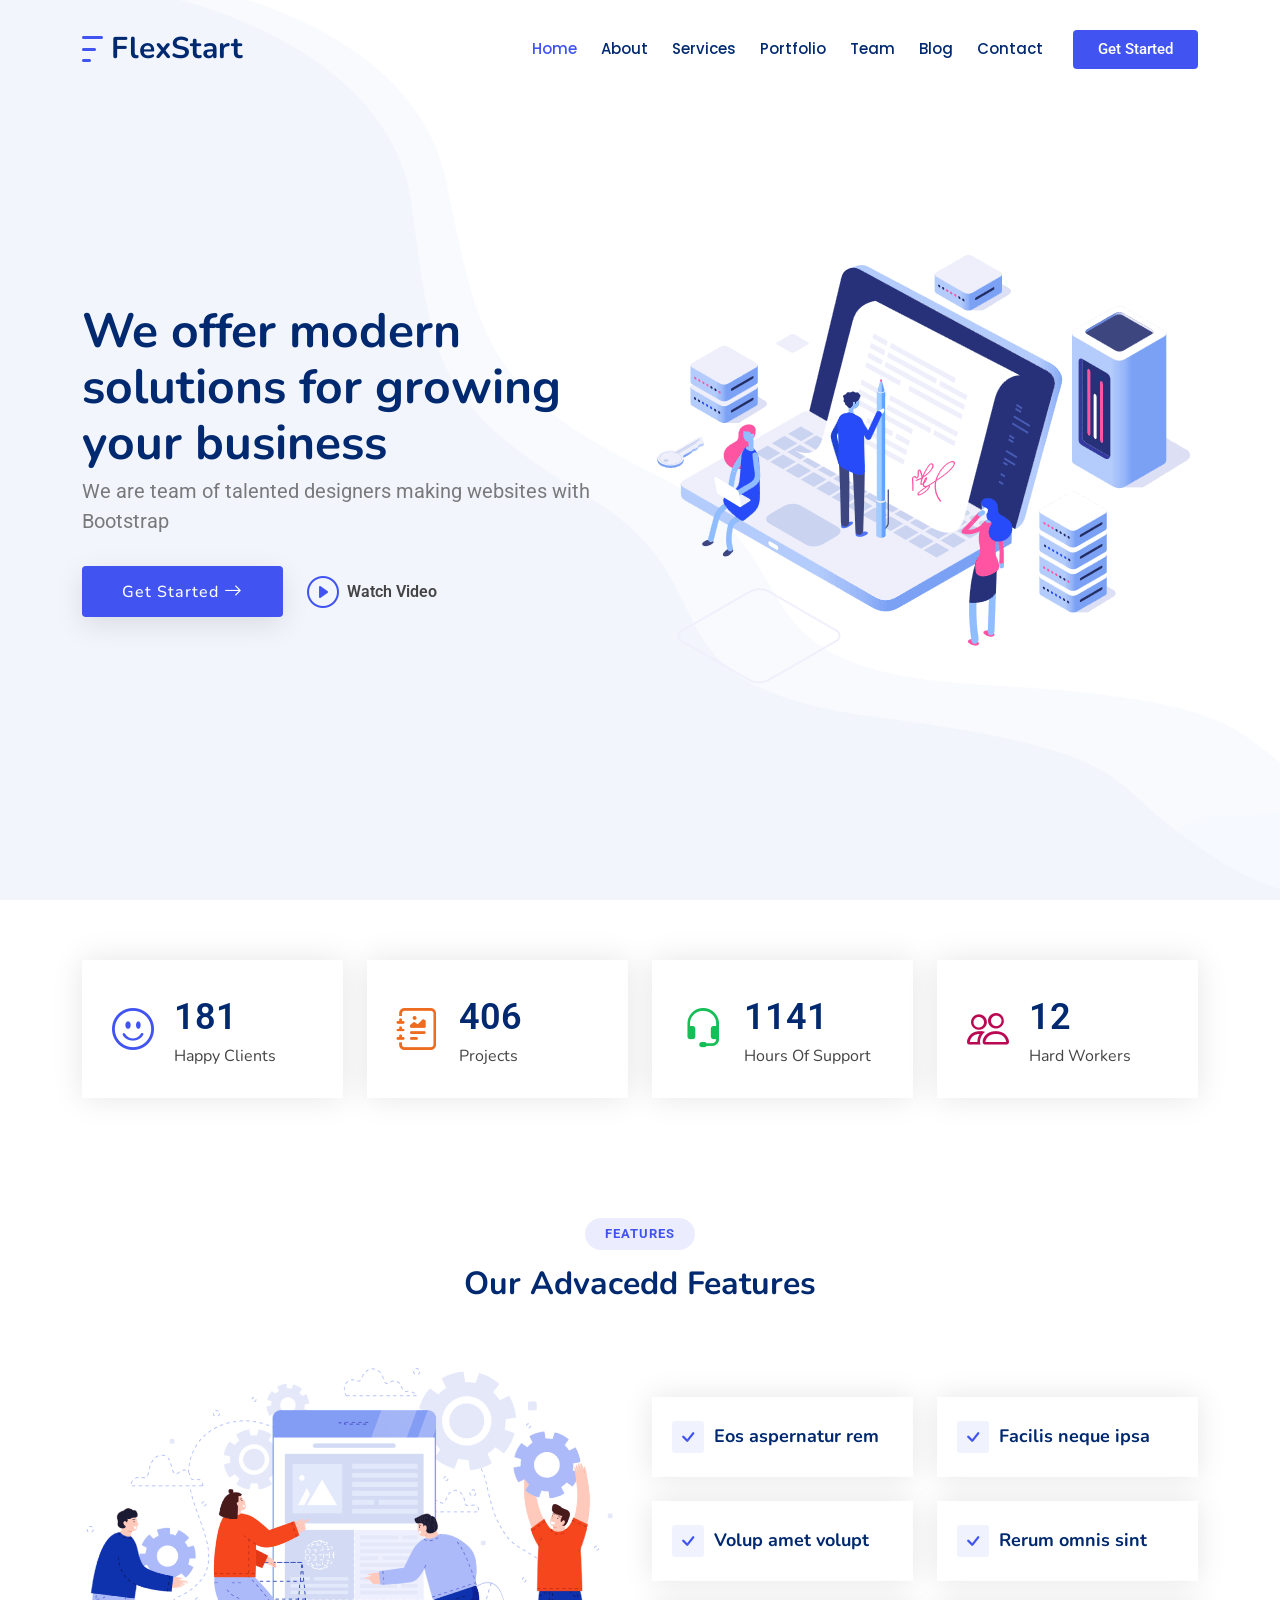
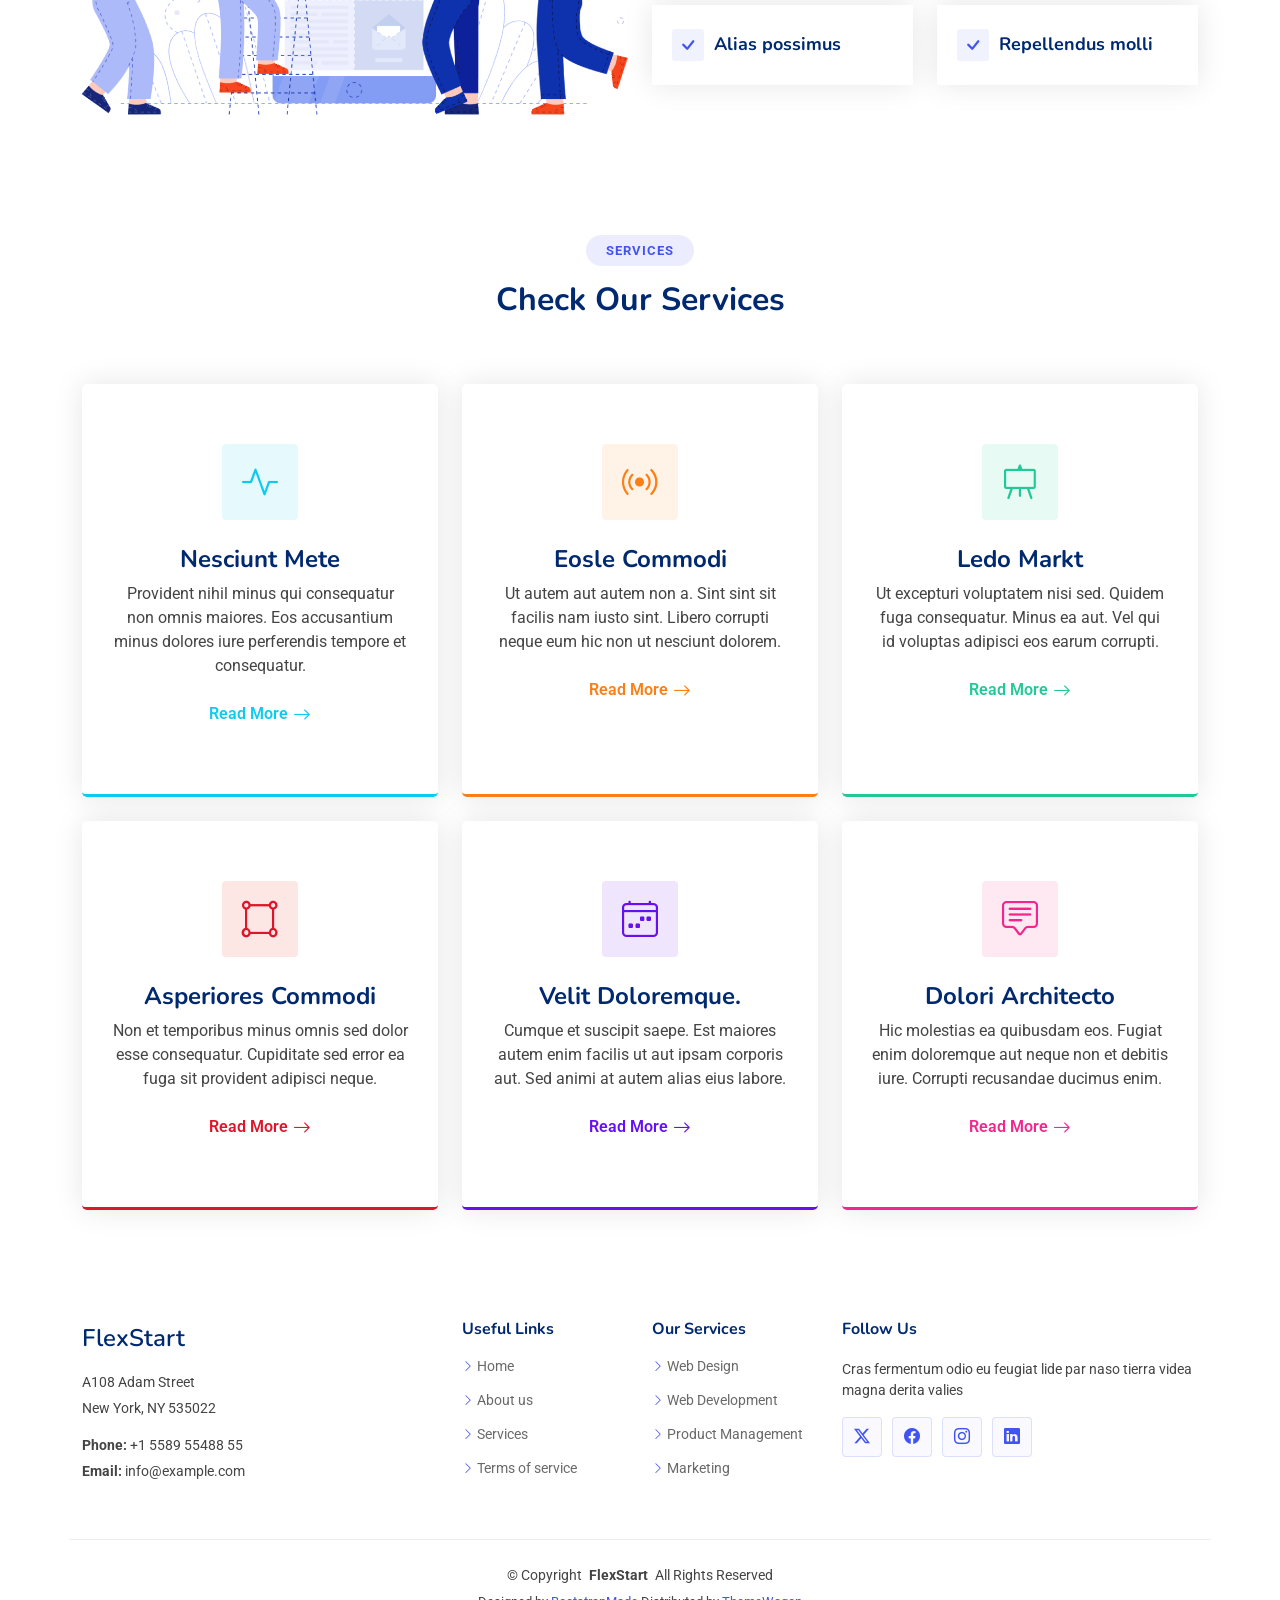
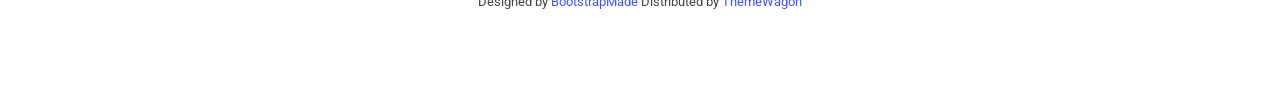
==== Frontend/index.html @ 4dd8baa7 "initial Folder Structure" ====
<!DOCTYPE html>
<html lang="en">

<head>
  <meta charset="utf-8">
  <meta content="width=device-width, initial-scale=1.0" name="viewport">
  <title>Index - FlexStart Bootstrap Template</title>
  <meta name="description" content="">
  <meta name="keywords" content="">

  <!-- Favicons -->
  <link href="assets/img/favicon.png" rel="icon">
  <link href="assets/img/apple-touch-icon.png" rel="apple-touch-icon">

  <!-- Fonts -->
  <link href="https://fonts.googleapis.com" rel="preconnect">
  <link href="https://fonts.gstatic.com" rel="preconnect" crossorigin>
  <link href="https://fonts.googleapis.com/css2?family=Roboto:ital,wght@0,100;0,300;0,400;0,500;0,700;0,900;1,100;1,300;1,400;1,500;1,700;1,900&family=Poppins:ital,wght@0,100;0,200;0,300;0,400;0,500;0,600;0,700;0,800;0,900;1,100;1,200;1,300;1,400;1,500;1,600;1,700;1,800;1,900&family=Nunito:ital,wght@0,200;0,300;0,400;0,500;0,600;0,700;0,800;0,900;1,200;1,300;1,400;1,500;1,600;1,700;1,800;1,900&display=swap" rel="stylesheet">

  <!-- Vendor CSS Files -->
  <link href="assets/vendor/bootstrap/css/bootstrap.min.css" rel="stylesheet">
  <link href="assets/vendor/bootstrap-icons/bootstrap-icons.css" rel="stylesheet">
  <link href="assets/vendor/aos/aos.css" rel="stylesheet">
  <link href="assets/vendor/glightbox/css/glightbox.min.css" rel="stylesheet">
  <link href="assets/vendor/swiper/swiper-bundle.min.css" rel="stylesheet">

  <!-- Main CSS File -->
  <link href="assets/css/main.css" rel="stylesheet">

</head>

<body class="index-page">

  <header id="header" class="header d-flex align-items-center fixed-top">
    <div class="container-fluid container-xl position-relative d-flex align-items-center">

      <a href="index.html" class="logo d-flex align-items-center me-auto">
        <!-- Uncomment the line below if you also wish to use an image logo -->
        <img src="assets/img/logo.png" alt="">
        <h1 class="sitename">FlexStart</h1>
      </a>

      <nav id="navmenu" class="navmenu">
        <ul>
          <li><a href="#hero" class="active">Home<br></a></li>
          <li><a href="#about">About</a></li>
          <li><a href="#services">Services</a></li>
          <li><a href="#portfolio">Portfolio</a></li>
          <li><a href="#team">Team</a></li>
          <li><a href="blog.html">Blog</a></li>
          
         
          </li>
          <li><a href="#contact">Contact</a></li>
        </ul>
        <i class="mobile-nav-toggle d-xl-none bi bi-list"></i>
      </nav>

      <a class="btn-getstarted flex-md-shrink-0" href="index.html#about">Get Started</a>

    </div>
  </header>

  <main class="main">

    <!-- Hero Section -->
    <section id="hero" class="hero section">

      <div class="container">
        <div class="row gy-4">
          <div class="col-lg-6 order-2 order-lg-1 d-flex flex-column justify-content-center">
            <h1 data-aos="fade-up">We offer modern solutions for growing your business</h1>
            <p data-aos="fade-up" data-aos-delay="100">We are team of talented designers making websites with Bootstrap</p>
            <div class="d-flex flex-column flex-md-row" data-aos="fade-up" data-aos-delay="200">
              <a href="#about" class="btn-get-started">Get Started <i class="bi bi-arrow-right"></i></a>
              <a href="https://www.youtube.com/watch?v=Y7f98aduVJ8" class="glightbox btn-watch-video d-flex align-items-center justify-content-center ms-0 ms-md-4 mt-4 mt-md-0"><i class="bi bi-play-circle"></i><span>Watch Video</span></a>
            </div>
          </div>
          <div class="col-lg-6 order-1 order-lg-2 hero-img" data-aos="zoom-out">
            <img src="assets/img/hero-img.png" class="img-fluid animated" alt="">
          </div>
        </div>
      </div>

    </section><!-- /Hero Section -->

   <!-- Stats Section -->
    <section id="stats" class="stats section">

      <div class="container" data-aos="fade-up" data-aos-delay="100">

        <div class="row gy-4">

          <div class="col-lg-3 col-md-6">
            <div class="stats-item d-flex align-items-center w-100 h-100">
              <i class="bi bi-emoji-smile color-blue flex-shrink-0"></i>
              <div>
                <span data-purecounter-start="0" data-purecounter-end="232" data-purecounter-duration="1" class="purecounter"></span>
                <p>Happy Clients</p>
              </div>
            </div>
          </div><!-- End Stats Item -->

          <div class="col-lg-3 col-md-6">
            <div class="stats-item d-flex align-items-center w-100 h-100">
              <i class="bi bi-journal-richtext color-orange flex-shrink-0" style="color: #ee6c20;"></i>
              <div>
                <span data-purecounter-start="0" data-purecounter-end="521" data-purecounter-duration="1" class="purecounter"></span>
                <p>Projects</p>
              </div>
            </div>
          </div><!-- End Stats Item -->

          <div class="col-lg-3 col-md-6">
            <div class="stats-item d-flex align-items-center w-100 h-100">
              <i class="bi bi-headset color-green flex-shrink-0" style="color: #15be56;"></i>
              <div>
                <span data-purecounter-start="0" data-purecounter-end="1463" data-purecounter-duration="1" class="purecounter"></span>
                <p>Hours Of Support</p>
              </div>
            </div>
          </div><!-- End Stats Item -->

          <div class="col-lg-3 col-md-6">
            <div class="stats-item d-flex align-items-center w-100 h-100">
              <i class="bi bi-people color-pink flex-shrink-0" style="color: #bb0852;"></i>
              <div>
                <span data-purecounter-start="0" data-purecounter-end="15" data-purecounter-duration="1" class="purecounter"></span>
                <p>Hard Workers</p>
              </div>
            </div>
          </div><!-- End Stats Item -->

        </div>

      </div>

    </section><!-- /Stats Section -->

    <!-- Features Section -->
    <section id="features" class="features section">

      <!-- Section Title -->
      <div class="container section-title" data-aos="fade-up">
        <h2>Features</h2>
        <p>Our Advacedd Features<br></p>
      </div><!-- End Section Title -->

      <div class="container">

        <div class="row gy-5">

          <div class="col-xl-6" data-aos="zoom-out" data-aos-delay="100">
            <img src="assets/img/features.png" class="img-fluid" alt="">
          </div>

          <div class="col-xl-6 d-flex">
            <div class="row align-self-center gy-4">

              <div class="col-md-6" data-aos="fade-up" data-aos-delay="200">
                <div class="feature-box d-flex align-items-center">
                  <i class="bi bi-check"></i>
                  <h3>Eos aspernatur rem</h3>
                </div>
              </div><!-- End Feature Item -->

              <div class="col-md-6" data-aos="fade-up" data-aos-delay="300">
                <div class="feature-box d-flex align-items-center">
                  <i class="bi bi-check"></i>
                  <h3>Facilis neque ipsa</h3>
                </div>
              </div><!-- End Feature Item -->

              <div class="col-md-6" data-aos="fade-up" data-aos-delay="400">
                <div class="feature-box d-flex align-items-center">
                  <i class="bi bi-check"></i>
                  <h3>Volup amet volupt</h3>
                </div>
              </div><!-- End Feature Item -->

              <div class="col-md-6" data-aos="fade-up" data-aos-delay="500">
                <div class="feature-box d-flex align-items-center">
                  <i class="bi bi-check"></i>
                  <h3>Rerum omnis sint</h3>
                </div>
              </div><!-- End Feature Item -->

              <div class="col-md-6" data-aos="fade-up" data-aos-delay="600">
                <div class="feature-box d-flex align-items-center">
                  <i class="bi bi-check"></i>
                  <h3>Alias possimus</h3>
                </div>
              </div><!-- End Feature Item -->

              <div class="col-md-6" data-aos="fade-up" data-aos-delay="700">
                <div class="feature-box d-flex align-items-center">
                  <i class="bi bi-check"></i>
                  <h3>Repellendus molli</h3>
                </div>
              </div><!-- End Feature Item -->

            </div>
          </div>

        </div>

      </div>

    </section><!-- /Features Section -->

    <!-- Services Section -->
    <section id="services" class="services section">

      <!-- Section Title -->
      <div class="container section-title" data-aos="fade-up">
        <h2>Services</h2>
        <p>Check Our Services<br></p>
      </div><!-- End Section Title -->

      <div class="container">

        <div class="row gy-4">

          <div class="col-lg-4 col-md-6" data-aos="fade-up" data-aos-delay="100">
            <div class="service-item item-cyan position-relative">
              <i class="bi bi-activity icon"></i>
              <h3>Nesciunt Mete</h3>
              <p>Provident nihil minus qui consequatur non omnis maiores. Eos accusantium minus dolores iure perferendis tempore et consequatur.</p>
              <a href="#" class="read-more stretched-link"><span>Read More</span> <i class="bi bi-arrow-right"></i></a>
            </div>
          </div><!-- End Service Item -->

          <div class="col-lg-4 col-md-6" data-aos="fade-up" data-aos-delay="200">
            <div class="service-item item-orange position-relative">
              <i class="bi bi-broadcast icon"></i>
              <h3>Eosle Commodi</h3>
              <p>Ut autem aut autem non a. Sint sint sit facilis nam iusto sint. Libero corrupti neque eum hic non ut nesciunt dolorem.</p>
              <a href="#" class="read-more stretched-link"><span>Read More</span> <i class="bi bi-arrow-right"></i></a>
            </div>
          </div><!-- End Service Item -->

          <div class="col-lg-4 col-md-6" data-aos="fade-up" data-aos-delay="300">
            <div class="service-item item-teal position-relative">
              <i class="bi bi-easel icon"></i>
              <h3>Ledo Markt</h3>
              <p>Ut excepturi voluptatem nisi sed. Quidem fuga consequatur. Minus ea aut. Vel qui id voluptas adipisci eos earum corrupti.</p>
              <a href="#" class="read-more stretched-link"><span>Read More</span> <i class="bi bi-arrow-right"></i></a>
            </div>
          </div><!-- End Service Item -->

          <div class="col-lg-4 col-md-6" data-aos="fade-up" data-aos-delay="400">
            <div class="service-item item-red position-relative">
              <i class="bi bi-bounding-box-circles icon"></i>
              <h3>Asperiores Commodi</h3>
              <p>Non et temporibus minus omnis sed dolor esse consequatur. Cupiditate sed error ea fuga sit provident adipisci neque.</p>
              <a href="#" class="read-more stretched-link"><span>Read More</span> <i class="bi bi-arrow-right"></i></a>
            </div>
          </div><!-- End Service Item -->

          <div class="col-lg-4 col-md-6" data-aos="fade-up" data-aos-delay="500">
            <div class="service-item item-indigo position-relative">
              <i class="bi bi-calendar4-week icon"></i>
              <h3>Velit Doloremque.</h3>
              <p>Cumque et suscipit saepe. Est maiores autem enim facilis ut aut ipsam corporis aut. Sed animi at autem alias eius labore.</p>
              <a href="#" class="read-more stretched-link"><span>Read More</span> <i class="bi bi-arrow-right"></i></a>
            </div>
          </div><!-- End Service Item -->

          <div class="col-lg-4 col-md-6" data-aos="fade-up" data-aos-delay="600">
            <div class="service-item item-pink position-relative">
              <i class="bi bi-chat-square-text icon"></i>
              <h3>Dolori Architecto</h3>
              <p>Hic molestias ea quibusdam eos. Fugiat enim doloremque aut neque non et debitis iure. Corrupti recusandae ducimus enim.</p>
              <a href="#" class="read-more stretched-link"><span>Read More</span> <i class="bi bi-arrow-right"></i></a>
            </div>
          </div><!-- End Service Item -->

        </div>

      </div>

    </section><!-- /Services Section -->

    
  </main>

  <footer id="footer" class="footer">

    <div class="container footer-top">
      <div class="row gy-4">
        <div class="col-lg-4 col-md-6 footer-about">
          <a href="index.html" class="d-flex align-items-center">
            <span class="sitename">FlexStart</span>
          </a>
          <div class="footer-contact pt-3">
            <p>A108 Adam Street</p>
            <p>New York, NY 535022</p>
            <p class="mt-3"><strong>Phone:</strong> <span>+1 5589 55488 55</span></p>
            <p><strong>Email:</strong> <span>info@example.com</span></p>
          </div>
        </div>

        <div class="col-lg-2 col-md-3 footer-links">
          <h4>Useful Links</h4>
          <ul>
            <li><i class="bi bi-chevron-right"></i> <a href="#">Home</a></li>
            <li><i class="bi bi-chevron-right"></i> <a href="#">About us</a></li>
            <li><i class="bi bi-chevron-right"></i> <a href="#">Services</a></li>
            <li><i class="bi bi-chevron-right"></i> <a href="#">Terms of service</a></li>
          </ul>
        </div>

        <div class="col-lg-2 col-md-3 footer-links">
          <h4>Our Services</h4>
          <ul>
            <li><i class="bi bi-chevron-right"></i> <a href="#">Web Design</a></li>
            <li><i class="bi bi-chevron-right"></i> <a href="#">Web Development</a></li>
            <li><i class="bi bi-chevron-right"></i> <a href="#">Product Management</a></li>
            <li><i class="bi bi-chevron-right"></i> <a href="#">Marketing</a></li>
          </ul>
        </div>

        <div class="col-lg-4 col-md-12">
          <h4>Follow Us</h4>
          <p>Cras fermentum odio eu feugiat lide par naso tierra videa magna derita valies</p>
          <div class="social-links d-flex">
            <a href=""><i class="bi bi-twitter-x"></i></a>
            <a href=""><i class="bi bi-facebook"></i></a>
            <a href=""><i class="bi bi-instagram"></i></a>
            <a href=""><i class="bi bi-linkedin"></i></a>
          </div>
        </div>

      </div>
    </div>

    <div class="container copyright text-center mt-4">
      <p>© <span>Copyright</span> <strong class="px-1 sitename">FlexStart</strong> <span>All Rights Reserved</span></p>
      <div class="credits">
        <!-- All the links in the footer should remain intact. -->
        <!-- You can delete the links only if you've purchased the pro version. -->
        <!-- Licensing information: https://bootstrapmade.com/license/ -->
        <!-- Purchase the pro version with working PHP/AJAX contact form: [buy-url] -->
        Designed by <a href="https://bootstrapmade.com/">BootstrapMade</a> Distributed by <a href=“https://themewagon.com>ThemeWagon
      </div>
    </div>

  </footer>

  <!-- Scroll Top -->
  <a href="#" id="scroll-top" class="scroll-top d-flex align-items-center justify-content-center"><i class="bi bi-arrow-up-short"></i></a>

  <!-- Vendor JS Files -->
  <script src="assets/vendor/bootstrap/js/bootstrap.bundle.min.js"></script>
  <script src="assets/vendor/php-email-form/validate.js"></script>
  <script src="assets/vendor/aos/aos.js"></script>
  <script src="assets/vendor/glightbox/js/glightbox.min.js"></script>
  <script src="assets/vendor/purecounter/purecounter_vanilla.js"></script>
  <script src="assets/vendor/imagesloaded/imagesloaded.pkgd.min.js"></script>
  <script src="assets/vendor/isotope-layout/isotope.pkgd.min.js"></script>
  <script src="assets/vendor/swiper/swiper-bundle.min.js"></script>

  <!-- Main JS File -->
  <script src="assets/js/main.js"></script>

</body>

</html>
---- Frontend/assets/css/main.css ----
/* Fonts */
:root {
  --default-font: "Roboto",  system-ui, -apple-system, "Segoe UI", Roboto, "Helvetica Neue", Arial, "Noto Sans", "Liberation Sans", sans-serif, "Apple Color Emoji", "Segoe UI Emoji", "Segoe UI Symbol", "Noto Color Emoji";
  --heading-font: "Nunito",  sans-serif;
  --nav-font: "Poppins",  sans-serif;
}

/* Global Colors - The following color variables are used throughout the website. Updating them here will change the color scheme of the entire website */
:root { 
  --background-color: #ffffff; /* Background color for the entire website, including individual sections */
  --default-color: #444444; /* Default color used for the majority of the text content across the entire website */
  --heading-color: #012970; /* Color for headings, subheadings and title throughout the website */
  --accent-color: #4154f1; /* Accent color that represents your brand on the website. It's used for buttons, links, and other elements that need to stand out */
  --surface-color: #ffffff; /* The surface color is used as a background of boxed elements within sections, such as cards, icon boxes, or other elements that require a visual separation from the global background. */
  --contrast-color: #ffffff; /* Contrast color for text, ensuring readability against backgrounds of accent, heading, or default colors. */
}

/* Nav Menu Colors - The following color variables are used specifically for the navigation menu. They are separate from the global colors to allow for more customization options */
:root {
  --nav-color: #012970;  /* The default color of the main navmenu links */
  --nav-hover-color: #4154f1; /* Applied to main navmenu links when they are hovered over or active */
  --nav-mobile-background-color: #ffffff; /* Used as the background color for mobile navigation menu */
  --nav-dropdown-background-color: #ffffff; /* Used as the background color for dropdown items that appear when hovering over primary navigation items */
  --nav-dropdown-color: #212529; /* Used for navigation links of the dropdown items in the navigation menu. */
  --nav-dropdown-hover-color: #4154f1; /* Similar to --nav-hover-color, this color is applied to dropdown navigation links when they are hovered over. */
}

/* Color Presets - These classes override global colors when applied to any section or element, providing reuse of the sam color scheme. */

.light-background {
  --background-color: #f9f9f9;
  --surface-color: #ffffff;
}

.dark-background {
  --background-color: #060606;
  --default-color: #ffffff;
  --heading-color: #ffffff;
  --surface-color: #252525;
  --contrast-color: #ffffff;
}

/* Smooth scroll */
:root {
  scroll-behavior: smooth;
}

/*--------------------------------------------------------------
# General Styling & Shared Classes
--------------------------------------------------------------*/
body {
  color: var(--default-color);
  background-color: var(--background-color);
  font-family: var(--default-font);
}

a {
  color: var(--accent-color);
  text-decoration: none;
  transition: 0.3s;
}

a:hover {
  color: color-mix(in srgb, var(--accent-color), transparent 25%);
  text-decoration: none;
}

h1,
h2,
h3,
h4,
h5,
h6 {
  color: var(--heading-color);
  font-family: var(--heading-font);
}

/* PHP Email Form Messages
------------------------------*/
.php-email-form .error-message {
  display: none;
  background: #df1529;
  color: #ffffff;
  text-align: left;
  padding: 15px;
  margin-bottom: 24px;
  font-weight: 600;
}

.php-email-form .sent-message {
  display: none;
  color: #ffffff;
  background: #059652;
  text-align: center;
  padding: 15px;
  margin-bottom: 24px;
  font-weight: 600;
}

.php-email-form .loading {
  display: none;
  background: var(--surface-color);
  text-align: center;
  padding: 15px;
  margin-bottom: 24px;
}

.php-email-form .loading:before {
  content: "";
  display: inline-block;
  border-radius: 50%;
  width: 24px;
  height: 24px;
  margin: 0 10px -6px 0;
  border: 3px solid var(--accent-color);
  border-top-color: var(--surface-color);
  animation: php-email-form-loading 1s linear infinite;
}

@keyframes php-email-form-loading {
  0% {
    transform: rotate(0deg);
  }

  100% {
    transform: rotate(360deg);
  }
}

/*--------------------------------------------------------------
# Global Header
--------------------------------------------------------------*/
.header {
  color: var(--default-color);
  background-color: var(--background-color);
  padding: 20px 0;
  transition: all 0.5s;
  z-index: 997;
}

.header .logo {
  line-height: 1;
}

.header .logo img {
  max-height: 36px;
  margin-right: 8px;
}

.header .logo h1 {
  font-size: 30px;
  margin: 0;
  font-weight: 700;
  color: var(--heading-color);
}

.header .btn-getstarted,
.header .btn-getstarted:focus {
  color: var(--contrast-color);
  background: var(--accent-color);
  font-size: 15px;
  padding: 8px 25px;
  margin: 0 0 0 30px;
  border-radius: 4px;
  transition: 0.3s;
  font-weight: 500;
}

.header .btn-getstarted:hover,
.header .btn-getstarted:focus:hover {
  color: var(--contrast-color);
  background: color-mix(in srgb, var(--accent-color), transparent 15%);
}

@media (max-width: 1200px) {
  .header .logo {
    order: 1;
  }

  .header .btn-getstarted {
    order: 2;
    margin: 0 15px 0 0;
    padding: 6px 15px;
  }

  .header .navmenu {
    order: 3;
  }
}

.scrolled .header {
  box-shadow: 0px 0 18px rgba(0, 0, 0, 0.1);
}

/* Index Page Header
------------------------------*/
.index-page .header {
  --background-color: rgba(255, 255, 255, 0);
}

/* Index Page Header on Scroll
------------------------------*/
.index-page.scrolled .header {
  --background-color: #ffffff;
}

/*--------------------------------------------------------------
# Navigation Menu
--------------------------------------------------------------*/
/* Navmenu - Desktop */
@media (min-width: 1200px) {
  .navmenu {
    padding: 0;
  }

  .navmenu ul {
    margin: 0;
    padding: 0;
    display: flex;
    list-style: none;
    align-items: center;
  }

  .navmenu li {
    position: relative;
  }

  .navmenu a,
  .navmenu a:focus {
    color: var(--nav-color);
    padding: 18px 12px;
    font-size: 15px;
    font-family: var(--nav-font);
    font-weight: 500;
    display: flex;
    align-items: center;
    justify-content: space-between;
    white-space: nowrap;
    transition: 0.3s;
  }

  .navmenu a i,
  .navmenu a:focus i {
    font-size: 12px;
    line-height: 0;
    margin-left: 5px;
    transition: 0.3s;
  }

  .navmenu li:last-child a {
    padding-right: 0;
  }

  .navmenu li:hover>a,
  .navmenu .active,
  .navmenu .active:focus {
    color: var(--nav-hover-color);
  }

  .navmenu .dropdown ul {
    margin: 0;
    padding: 10px 0;
    background: var(--nav-dropdown-background-color);
    display: block;
    position: absolute;
    visibility: hidden;
    left: 14px;
    top: 130%;
    opacity: 0;
    transition: 0.3s;
    border-radius: 4px;
    z-index: 99;
    box-shadow: 0px 0px 30px rgba(0, 0, 0, 0.1);
  }

  .navmenu .dropdown ul li {
    min-width: 200px;
  }

  .navmenu .dropdown ul a {
    padding: 10px 20px;
    font-size: 15px;
    text-transform: none;
    color: var(--nav-dropdown-color);
  }

  .navmenu .dropdown ul a i {
    font-size: 12px;
  }

  .navmenu .dropdown ul a:hover,
  .navmenu .dropdown ul .active:hover,
  .navmenu .dropdown ul li:hover>a {
    color: var(--nav-dropdown-hover-color);
  }

  .navmenu .dropdown:hover>ul {
    opacity: 1;
    top: 100%;
    visibility: visible;
  }

  .navmenu .dropdown .dropdown ul {
    top: 0;
    left: -90%;
    visibility: hidden;
  }

  .navmenu .dropdown .dropdown:hover>ul {
    opacity: 1;
    top: 0;
    left: -100%;
    visibility: visible;
  }
}

/* Navmenu - Mobile */
@media (max-width: 1199px) {
  .mobile-nav-toggle {
    color: var(--nav-color);
    font-size: 28px;
    line-height: 0;
    margin-right: 10px;
    cursor: pointer;
    transition: color 0.3s;
  }

  .navmenu {
    padding: 0;
    z-index: 9997;
  }

  .navmenu ul {
    display: none;
    list-style: none;
    position: absolute;
    inset: 60px 20px 20px 20px;
    padding: 10px 0;
    margin: 0;
    border-radius: 6px;
    background-color: var(--nav-mobile-background-color);
    overflow-y: auto;
    transition: 0.3s;
    z-index: 9998;
    box-shadow: 0px 0px 30px rgba(0, 0, 0, 0.1);
  }

  .navmenu a,
  .navmenu a:focus {
    color: var(--nav-dropdown-color);
    padding: 10px 20px;
    font-family: var(--nav-font);
    font-size: 17px;
    font-weight: 500;
    display: flex;
    align-items: center;
    justify-content: space-between;
    white-space: nowrap;
    transition: 0.3s;
  }

  .navmenu a i,
  .navmenu a:focus i {
    font-size: 12px;
    line-height: 0;
    margin-left: 5px;
    width: 30px;
    height: 30px;
    display: flex;
    align-items: center;
    justify-content: center;
    border-radius: 50%;
    transition: 0.3s;
    background-color: color-mix(in srgb, var(--accent-color), transparent 90%);
  }

  .navmenu a i:hover,
  .navmenu a:focus i:hover {
    background-color: var(--accent-color);
    color: var(--contrast-color);
  }

  .navmenu a:hover,
  .navmenu .active,
  .navmenu .active:focus {
    color: var(--nav-dropdown-hover-color);
  }

  .navmenu .active i,
  .navmenu .active:focus i {
    background-color: var(--accent-color);
    color: var(--contrast-color);
    transform: rotate(180deg);
  }

  .navmenu .dropdown ul {
    position: static;
    display: none;
    z-index: 99;
    padding: 10px 0;
    margin: 10px 20px;
    background-color: var(--nav-dropdown-background-color);
    border: 1px solid color-mix(in srgb, var(--default-color), transparent 90%);
    box-shadow: none;
    transition: all 0.5s ease-in-out;
  }

  .navmenu .dropdown ul ul {
    background-color: rgba(33, 37, 41, 0.1);
  }

  .navmenu .dropdown>.dropdown-active {
    display: block;
    background-color: rgba(33, 37, 41, 0.03);
  }

  .mobile-nav-active {
    overflow: hidden;
  }

  .mobile-nav-active .mobile-nav-toggle {
    color: #fff;
    position: absolute;
    font-size: 32px;
    top: 15px;
    right: 15px;
    margin-right: 0;
    z-index: 9999;
  }

  .mobile-nav-active .navmenu {
    position: fixed;
    overflow: hidden;
    inset: 0;
    background: rgba(33, 37, 41, 0.8);
    transition: 0.3s;
  }

  .mobile-nav-active .navmenu>ul {
    display: block;
  }
}

/* Listing Dropdown - Desktop */
@media (min-width: 1200px) {
  .navmenu .listing-dropdown {
    position: static;
  }

  .navmenu .listing-dropdown ul {
    margin: 0;
    padding: 10px;
    background: var(--nav-dropdown-background-color);
    box-shadow: 0px 0px 20px rgba(0, 0, 0, 0.1);
    position: absolute;
    top: 130%;
    left: 0;
    right: 0;
    visibility: hidden;
    opacity: 0;
    display: flex;
    transition: 0.3s;
    border-radius: 4px;
    z-index: 99;
  }

  .navmenu .listing-dropdown ul li {
    flex: 1;
  }

  .navmenu .listing-dropdown ul li a,
  .navmenu .listing-dropdown ul li:hover>a {
    padding: 10px 20px;
    font-size: 15px;
    color: var(--nav-dropdown-color);
    background-color: var(--nav-dropdown-background-color);
  }

  .navmenu .listing-dropdown ul li a:hover,
  .navmenu .listing-dropdown ul li .active,
  .navmenu .listing-dropdown ul li .active:hover {
    color: var(--nav-dropdown-hover-color);
    background-color: var(--nav-dropdown-background-color);
  }

  .navmenu .listing-dropdown:hover>ul {
    opacity: 1;
    top: 100%;
    visibility: visible;
  }
}

/* Listing Dropdown - Mobile */
@media (max-width: 1199px) {
  .navmenu .listing-dropdown ul {
    position: static;
    display: none;
    z-index: 99;
    padding: 10px 0;
    margin: 10px 20px;
    background-color: var(--nav-dropdown-background-color);
    border: 1px solid color-mix(in srgb, var(--default-color), transparent 90%);
    box-shadow: none;
    transition: all 0.5s ease-in-out;
  }

  .navmenu .listing-dropdown ul ul {
    background-color: rgba(33, 37, 41, 0.1);
  }

  .navmenu .listing-dropdown>.dropdown-active {
    display: block;
    background-color: rgba(33, 37, 41, 0.03);
  }
}

/*--------------------------------------------------------------
# Global Footer
--------------------------------------------------------------*/
.footer {
  color: var(--default-color);
  background-color: var(--background-color);
  font-size: 14px;
  padding-bottom: 50px;
  position: relative;
}

.footer .footer-newsletter {
  background-color: color-mix(in srgb, var(--accent-color), transparent 97%);
  border-top: 1px solid color-mix(in srgb, var(--accent-color), transparent 85%);
  border-bottom: 1px solid color-mix(in srgb, var(--accent-color), transparent 85%);
  padding: 50px 0;
}

.footer .footer-newsletter h4 {
  font-size: 24px;
}

.footer .footer-newsletter .newsletter-form {
  margin-top: 30px;
  margin-bottom: 15px;
  padding: 6px 8px;
  position: relative;
  background-color: color-mix(in srgb, var(--background-color), transparent 50%);
  border: 1px solid color-mix(in srgb, var(--default-color), transparent 90%);
  box-shadow: 0px 2px 25px rgba(0, 0, 0, 0.1);
  display: flex;
  transition: 0.3s;
  border-radius: 4px;
}

.footer .footer-newsletter .newsletter-form:focus-within {
  border-color: var(--accent-color);
}

.footer .footer-newsletter .newsletter-form input[type=email] {
  border: 0;
  padding: 4px;
  width: 100%;
  background-color: color-mix(in srgb, var(--background-color), transparent 50%);
  color: var(--default-color);
}

.footer .footer-newsletter .newsletter-form input[type=email]:focus-visible {
  outline: none;
}

.footer .footer-newsletter .newsletter-form input[type=submit] {
  border: 0;
  font-size: 16px;
  padding: 0 20px;
  margin: -7px -8px -7px 0;
  background: var(--accent-color);
  color: var(--contrast-color);
  transition: 0.3s;
  border-radius: 0 4px 4px 0;
}

.footer .footer-newsletter .newsletter-form input[type=submit]:hover {
  background: color-mix(in srgb, var(--accent-color), transparent 20%);
}

.footer .footer-top {
  padding-top: 50px;
}

.footer .social-links a {
  display: flex;
  align-items: center;
  justify-content: center;
  width: 40px;
  height: 40px;
  border-radius: 4px;
  background-color: color-mix(in srgb, var(--accent-color), transparent 97%);
  border: 1px solid color-mix(in srgb, var(--accent-color), transparent 85%);
  font-size: 16px;
  color: var(--accent-color);
  margin-right: 10px;
  transition: 0.3s;
}

.footer .social-links a:hover {
  color: var(--contrast-color);
  background-color: var(--accent-color);
}

.footer h4 {
  font-size: 16px;
  font-weight: bold;
  position: relative;
  padding-bottom: 12px;
}

.footer .footer-links {
  margin-bottom: 30px;
}

.footer .footer-links ul {
  list-style: none;
  padding: 0;
  margin: 0;
}

.footer .footer-links ul i {
  margin-right: 3px;
  font-size: 12px;
  line-height: 0;
  color: var(--accent-color);
}

.footer .footer-links ul li {
  padding: 10px 0;
  display: flex;
  align-items: center;
}

.footer .footer-links ul li:first-child {
  padding-top: 0;
}

.footer .footer-links ul a {
  display: inline-block;
  color: color-mix(in srgb, var(--default-color), transparent 20%);
  line-height: 1;
}

.footer .footer-links ul a:hover {
  color: var(--accent-color);
}

.footer .footer-about a {
  color: var(--heading-color);
  font-size: 24px;
  font-weight: 600;
  font-family: var(--heading-font);
}

.footer .footer-contact p {
  margin-bottom: 5px;
}

.footer .copyright {
  padding-top: 25px;
  padding-bottom: 25px;
  border-top: 1px solid color-mix(in srgb, var(--default-color), transparent 90%);
}

.footer .copyright p {
  margin-bottom: 0;
}

.footer .credits {
  margin-top: 6px;
  font-size: 13px;
}

/*--------------------------------------------------------------
# Scroll Top Button
--------------------------------------------------------------*/
.scroll-top {
  position: fixed;
  visibility: hidden;
  opacity: 0;
  right: 15px;
  bottom: 15px;
  z-index: 99999;
  background-color: var(--accent-color);
  width: 40px;
  height: 40px;
  border-radius: 4px;
  transition: all 0.4s;
}

.scroll-top i {
  font-size: 24px;
  color: var(--contrast-color);
  line-height: 0;
}

.scroll-top:hover {
  background-color: color-mix(in srgb, var(--accent-color), transparent 20%);
  color: var(--contrast-color);
}

.scroll-top.active {
  visibility: visible;
  opacity: 1;
}

/*--------------------------------------------------------------
# Disable aos animation delay on mobile devices
--------------------------------------------------------------*/
@media screen and (max-width: 768px) {
  [data-aos-delay] {
    transition-delay: 0 !important;
  }
}

/*--------------------------------------------------------------
# Global Page Titles & Breadcrumbs
--------------------------------------------------------------*/
.page-title {
  color: var(--default-color);
  background-color: var(--background-color);
  position: relative;
}

.page-title .heading {
  padding: 80px 0;
  border-top: 1px solid color-mix(in srgb, var(--default-color), transparent 90%);
}

.page-title .heading h1 {
  font-size: 38px;
  font-weight: 700;
}

.page-title nav {
  background-color: color-mix(in srgb, var(--default-color), transparent 95%);
  padding: 20px 0;
}

.page-title nav ol {
  display: flex;
  flex-wrap: wrap;
  list-style: none;
  margin: 0;
  font-size: 16px;
  font-weight: 600;
}

.page-title nav ol li+li {
  padding-left: 10px;
}

.page-title nav ol li+li::before {
  content: "/";
  display: inline-block;
  padding-right: 10px;
  color: color-mix(in srgb, var(--default-color), transparent 70%);
}

/*--------------------------------------------------------------
# Global Sections
--------------------------------------------------------------*/
section,
.section {
  color: var(--default-color);
  background-color: var(--background-color);
  padding: 60px 0;
  scroll-margin-top: 98px;
  overflow: clip;
}

@media (max-width: 1199px) {

  section,
  .section {
    scroll-margin-top: 56px;
  }
}

/*--------------------------------------------------------------
# Global Section Titles
--------------------------------------------------------------*/
.section-title {
  text-align: center;
  padding-bottom: 60px;
  position: relative;
}

.section-title h2 {
  font-size: 13px;
  letter-spacing: 1px;
  font-weight: 700;
  padding: 8px 20px;
  margin: 0;
  background: color-mix(in srgb, var(--accent-color), transparent 90%);
  color: var(--accent-color);
  display: inline-block;
  text-transform: uppercase;
  border-radius: 50px;
  font-family: var(--default-font);
}

.section-title p {
  color: var(--heading-color);
  margin: 10px 0 0 0;
  font-size: 32px;
  font-weight: 700;
  font-family: var(--heading-font);
}

.section-title p .description-title {
  color: var(--accent-color);
}

/*--------------------------------------------------------------
# Hero Section
--------------------------------------------------------------*/
.hero {
  width: 100%;
  min-height: 100vh;
  position: relative;
  padding: 80px 0 60px 0;
  display: flex;
  align-items: center;
  background: url(../img/hero-bg.png) top center no-repeat;
  background-size: cover;
}

.hero h1 {
  margin: 0;
  font-size: 48px;
  font-weight: 700;
  line-height: 56px;
}

.hero p {
  color: color-mix(in srgb, var(--default-color), transparent 30%);
  margin: 5px 0 30px 0;
  font-size: 20px;
  font-weight: 400;
}

.hero .btn-get-started {
  color: var(--contrast-color);
  background: var(--accent-color);
  font-family: var(--heading-font);
  font-weight: 500;
  font-size: 16px;
  letter-spacing: 1px;
  display: flex;
  align-items: center;
  justify-content: center;
  padding: 12px 40px;
  border-radius: 4px;
  transition: 0.5s;
  box-shadow: 0 8px 28px rgba(0, 0, 0, 0.1);
}

.hero .btn-get-started i {
  margin-left: 5px;
  font-size: 18px;
  transition: 0.3s;
}

.hero .btn-get-started:hover {
  color: var(--contrast-color);
  background: color-mix(in srgb, var(--accent-color), transparent 15%);
  box-shadow: 0 8px 28px rgba(0, 0, 0, 0.1);
}

.hero .btn-get-started:hover i {
  transform: translateX(5px);
}

.hero .btn-watch-video {
  font-size: 16px;
  transition: 0.5s;
  color: var(--default-color);
  font-weight: 600;
}

.hero .btn-watch-video i {
  color: var(--accent-color);
  font-size: 32px;
  transition: 0.3s;
  line-height: 0;
  margin-right: 8px;
}

.hero .btn-watch-video:hover {
  color: var(--accent-color);
}

.hero .btn-watch-video:hover i {
  color: color-mix(in srgb, var(--accent-color), transparent 15%);
}

.hero .animated {
  animation: up-down 2s ease-in-out infinite alternate-reverse both;
}

@media (max-width: 640px) {
  .hero h1 {
    font-size: 28px;
    line-height: 36px;
  }

  .hero p {
    font-size: 18px;
    line-height: 24px;
    margin-bottom: 30px;
  }
}

@keyframes up-down {
  0% {
    transform: translateY(10px);
  }

  100% {
    transform: translateY(-10px);
  }
}

/*--------------------------------------------------------------
# About Section
--------------------------------------------------------------*/
.about .content {
  background-color: color-mix(in srgb, var(--accent-color), transparent 95%);
  padding: 40px;
}

.about .content h3 {
  font-size: 14px;
  font-weight: 700;
  color: var(--accent-color);
  text-transform: uppercase;
}

.about .content h2 {
  font-size: 24px;
  font-weight: 700;
}

.about .content p {
  margin: 15px 0 30px 0;
  line-height: 24px;
}

.about .content .btn-read-more {
  color: var(--contrast-color);
  background: var(--accent-color);
  line-height: 0;
  padding: 15px 40px;
  border-radius: 4px;
  transition: 0.5s;
  box-shadow: 0px 5px 25px rgba(0, 0, 0, 0.1);
}

.about .content .btn-read-more span {
  font-family: var(--default-font);
  font-weight: 600;
  font-size: 16px;
  letter-spacing: 1px;
}

.about .content .btn-read-more i {
  margin-left: 5px;
  font-size: 18px;
  transition: 0.3s;
}

.about .content .btn-read-more:hover i {
  transform: translateX(5px);
}

/*--------------------------------------------------------------
# Values Section
--------------------------------------------------------------*/
.values .card {
  background-color: var(--surface-color);
  color: var(--default-color);
  padding: 30px;
  box-shadow: 0px 0 10px rgba(0, 0, 0, 0.1);
  text-align: center;
  transition: 0.3s;
  height: 100%;
  border: 0;
}

.values .card img {
  padding: 30px 50px;
  transition: 0.5s;
  transform: scale(1.1);
}

.values .card h3 {
  font-size: 24px;
  font-weight: 700;
  margin-bottom: 18px;
}

.values .card:hover {
  box-shadow: 0px 0 30px rgba(0, 0, 0, 0.1);
}

.values .card:hover img {
  transform: scale(1);
}

/*--------------------------------------------------------------
# Stats Section
--------------------------------------------------------------*/
.stats .stats-item {
  background-color: var(--surface-color);
  box-shadow: 0px 0 30px rgba(0, 0, 0, 0.1);
  padding: 30px;
}

.stats .stats-item i {
  color: var(--accent-color);
  font-size: 42px;
  line-height: 0;
  margin-right: 20px;
}

.stats .stats-item span {
  color: var(--heading-color);
  font-size: 36px;
  display: block;
  font-weight: 600;
}

.stats .stats-item p {
  padding: 0;
  margin: 0;
  font-family: var(--heading-font);
  font-size: 16px;
}

/*--------------------------------------------------------------
# Features Section
--------------------------------------------------------------*/
.features .feature-box {
  padding: 24px 20px;
  box-shadow: 0px 0 30px rgba(0, 0, 0, 0.1);
  transition: 0.3s;
  height: 100%;
}

.features .feature-box h3 {
  font-size: 18px;
  font-weight: 700;
  margin: 0;
}

.features .feature-box i {
  background: color-mix(in srgb, var(--accent-color), transparent 92%);
  color: var(--accent-color);
  line-height: 0;
  padding: 4px;
  margin-right: 10px;
  font-size: 24px;
  border-radius: 3px;
  transition: 0.3s;
}

.features .feature-box:hover i {
  background: var(--accent-color);
  color: var(--contrast-color);
}

/*--------------------------------------------------------------
# Alt Features Section
--------------------------------------------------------------*/
.alt-features .icon-box {
  display: flex;
}

.alt-features .icon-box h4 {
  font-size: 20px;
  font-weight: 700;
  margin: 0 0 10px 0;
}

.alt-features .icon-box i {
  font-size: 44px;
  line-height: 44px;
  color: var(--accent-color);
  margin-right: 15px;
}

.alt-features .icon-box p {
  font-size: 15px;
  color: color-mix(in srgb, var(--default-color), transparent 30%);
  margin-bottom: 0;
}

/*--------------------------------------------------------------
# Services Section
--------------------------------------------------------------*/
.services .service-item {
  background-color: var(--surface-color);
  box-shadow: 0px 0 30px rgba(0, 0, 0, 0.1);
  height: 100%;
  padding: 60px 30px;
  text-align: center;
  transition: 0.3s;
  border-radius: 5px;
}

.services .service-item .icon {
  font-size: 36px;
  padding: 20px 20px;
  border-radius: 4px;
  position: relative;
  margin-bottom: 25px;
  display: inline-block;
  line-height: 0;
  transition: 0.3s;
}

.services .service-item h3 {
  font-size: 24px;
  font-weight: 700;
}

.services .service-item .read-more {
  display: inline-flex;
  align-items: center;
  justify-content: center;
  font-weight: 600;
  font-size: 16px;
  padding: 8px 20px;
}

.services .service-item .read-more i {
  line-height: 0;
  margin-left: 5px;
  font-size: 18px;
}

.services .service-item.item-cyan {
  border-bottom: 3px solid #0dcaf0;
}

.services .service-item.item-cyan .icon {
  color: #0dcaf0;
  background: rgba(13, 202, 240, 0.1);
}

.services .service-item.item-cyan .read-more {
  color: #0dcaf0;
}

.services .service-item.item-cyan:hover {
  background: #0dcaf0;
}

.services .service-item.item-orange {
  border-bottom: 3px solid #fd7e14;
}

.services .service-item.item-orange .icon {
  color: #fd7e14;
  background: rgba(253, 126, 20, 0.1);
}

.services .service-item.item-orange .read-more {
  color: #fd7e14;
}

.services .service-item.item-orange:hover {
  background: #fd7e14;
}

.services .service-item.item-teal {
  border-bottom: 3px solid #20c997;
}

.services .service-item.item-teal .icon {
  color: #20c997;
  background: rgba(32, 201, 151, 0.1);
}

.services .service-item.item-teal .read-more {
  color: #20c997;
}

.services .service-item.item-teal:hover {
  background: #20c997;
}

.services .service-item.item-red {
  border-bottom: 3px solid #df1529;
}

.services .service-item.item-red .icon {
  color: #df1529;
  background: rgba(223, 21, 4, 0.1);
}

.services .service-item.item-red .read-more {
  color: #df1529;
}

.services .service-item.item-red:hover {
  background: #df1529;
}

.services .service-item.item-indigo {
  border-bottom: 3px solid #6610f2;
}

.services .service-item.item-indigo .icon {
  color: #6610f2;
  background: rgba(102, 16, 242, 0.1);
}

.services .service-item.item-indigo .read-more {
  color: #6610f2;
}

.services .service-item.item-indigo:hover {
  background: #6610f2;
}

.services .service-item.item-pink {
  border-bottom: 3px solid #f3268c;
}

.services .service-item.item-pink .icon {
  color: #f3268c;
  background: rgba(243, 38, 140, 0.1);
}

.services .service-item.item-pink .read-more {
  color: #f3268c;
}

.services .service-item.item-pink:hover {
  background: #f3268c;
}

.services .service-item:hover h3,
.services .service-item:hover p,
.services .service-item:hover .read-more {
  color: #fff;
}

.services .service-item:hover .icon {
  background: #fff;
}

/*--------------------------------------------------------------
# Pricing Section
--------------------------------------------------------------*/
.pricing .pricing-tem {
  background-color: var(--surface-color);
  box-shadow: 0px 0 30px rgba(0, 0, 0, 0.1);
  padding: 40px 20px;
  text-align: center;
  border-radius: 4px;
  position: relative;
  overflow: hidden;
  transition: 0.3s;
  height: 100%;
}

@media (min-width: 1200px) {
  .pricing .pricing-tem:hover {
    transform: scale(1.1);
    box-shadow: 0px 0 30px rgba(0, 0, 0, 0.1);
  }
}

.pricing h3 {
  font-weight: 700;
  font-size: 18px;
  margin-bottom: 15px;
}

.pricing .price {
  font-size: 36px;
  color: var(--heading-color);
  font-weight: 600;
  font-family: var(--heading-font);
}

.pricing .price sup {
  font-size: 20px;
  top: -15px;
  left: -3px;
}

.pricing .price span {
  color: color-mix(in srgb, var(--default-color), transparent 50%);
  font-size: 16px;
  font-weight: 300;
}

.pricing .icon {
  padding: 20px 0;
}

.pricing .icon i {
  font-size: 48px;
}

.pricing ul {
  padding: 0;
  list-style: none;
  color: var(--default-color);
  text-align: center;
  line-height: 26px;
  font-size: 16px;
  margin-bottom: 25px;
}

.pricing ul li {
  padding-bottom: 10px;
}

.pricing ul .na {
  color: color-mix(in srgb, var(--default-color), transparent 70%);
  text-decoration: line-through;
}

.pricing .btn-buy {
  display: inline-block;
  padding: 8px 40px 10px 40px;
  border-radius: 50px;
  color: var(--accent-color);
  transition: none;
  font-size: 16px;
  font-weight: 400;
  font-family: var(--heading-font);
  font-weight: 600;
  transition: 0.3s;
  border: 1px solid var(--accent-color);
}

.pricing .btn-buy:hover {
  background: var(--accent-color);
  color: var(--contrast-color);
}

.pricing .featured {
  width: 200px;
  position: absolute;
  top: 18px;
  right: -68px;
  transform: rotate(45deg);
  z-index: 1;
  font-size: 14px;
  padding: 1px 0 3px 0;
  background: var(--accent-color);
  color: var(--contrast-color);
}

/*--------------------------------------------------------------
# Faq Section
--------------------------------------------------------------*/
.faq .faq-container .faq-item {
  position: relative;
  padding: 20px 0;
  border-bottom: 1px solid color-mix(in srgb, var(--default-color), transparent 85%);
  overflow: hidden;
}

.faq .faq-container .faq-item:last-child {
  margin-bottom: 0;
}

.faq .faq-container .faq-item h3 {
  font-weight: 600;
  font-size: 16px;
  line-height: 24px;
  margin: 0 30px 0 0;
  transition: 0.3s;
  cursor: pointer;
  display: flex;
  align-items: center;
}

.faq .faq-container .faq-item h3 .num {
  color: var(--accent-color);
  padding-right: 5px;
}

.faq .faq-container .faq-item h3:hover {
  color: var(--accent-color);
}

.faq .faq-container .faq-item .faq-content {
  display: grid;
  grid-template-rows: 0fr;
  transition: 0.3s ease-in-out;
  visibility: hidden;
  opacity: 0;
}

.faq .faq-container .faq-item .faq-content p {
  margin-bottom: 0;
  overflow: hidden;
}

.faq .faq-container .faq-item .faq-toggle {
  position: absolute;
  top: 20px;
  right: 20px;
  font-size: 16px;
  line-height: 0;
  transition: 0.3s;
  cursor: pointer;
}

.faq .faq-container .faq-item .faq-toggle:hover {
  color: var(--accent-color);
}

.faq .faq-container .faq-active h3 {
  color: var(--accent-color);
}

.faq .faq-container .faq-active .faq-content {
  grid-template-rows: 1fr;
  visibility: visible;
  opacity: 1;
  padding-top: 10px;
}

.faq .faq-container .faq-active .faq-toggle {
  transform: rotate(90deg);
  color: var(--accent-color);
}

/*--------------------------------------------------------------
# Portfolio Section
--------------------------------------------------------------*/
.portfolio .portfolio-filters {
  padding: 0;
  margin: 0 auto 20px auto;
  list-style: none;
  text-align: center;
}

.portfolio .portfolio-filters li {
  cursor: pointer;
  display: inline-block;
  padding: 0;
  font-size: 18px;
  font-weight: 500;
  margin: 0 10px;
  line-height: 1;
  margin-bottom: 5px;
  transition: all 0.3s ease-in-out;
}

.portfolio .portfolio-filters li:hover,
.portfolio .portfolio-filters li.filter-active {
  color: var(--accent-color);
}

.portfolio .portfolio-filters li:first-child {
  margin-left: 0;
}

.portfolio .portfolio-filters li:last-child {
  margin-right: 0;
}

@media (max-width: 575px) {
  .portfolio .portfolio-filters li {
    font-size: 14px;
    margin: 0 5px;
  }
}

.portfolio .portfolio-content {
  position: relative;
  overflow: hidden;
}

.portfolio .portfolio-content img {
  transition: 0.3s;
}

.portfolio .portfolio-content .portfolio-info {
  opacity: 0;
  position: absolute;
  inset: 0;
  z-index: 3;
  transition: all ease-in-out 0.3s;
  background: rgba(0, 0, 0, 0.6);
  padding: 15px;
}

.portfolio .portfolio-content .portfolio-info h4 {
  font-size: 14px;
  padding: 5px 10px;
  font-weight: 400;
  color: #ffffff;
  display: inline-block;
  background-color: var(--accent-color);
}

.portfolio .portfolio-content .portfolio-info p {
  position: absolute;
  bottom: 10px;
  text-align: center;
  display: inline-block;
  left: 0;
  right: 0;
  font-size: 16px;
  font-weight: 600;
  color: rgba(255, 255, 255, 0.8);
}

.portfolio .portfolio-content .portfolio-info .preview-link,
.portfolio .portfolio-content .portfolio-info .details-link {
  position: absolute;
  left: calc(50% - 40px);
  font-size: 26px;
  top: calc(50% - 14px);
  color: #fff;
  transition: 0.3s;
  line-height: 1.2;
}

.portfolio .portfolio-content .portfolio-info .preview-link:hover,
.portfolio .portfolio-content .portfolio-info .details-link:hover {
  color: var(--accent-color);
}

.portfolio .portfolio-content .portfolio-info .details-link {
  left: 50%;
  font-size: 34px;
  line-height: 0;
}

.portfolio .portfolio-content:hover .portfolio-info {
  opacity: 1;
}

.portfolio .portfolio-content:hover img {
  transform: scale(1.1);
}

/*--------------------------------------------------------------
# Testimonials Section
--------------------------------------------------------------*/
.testimonials .testimonial-item {
  background-color: var(--surface-color);
  box-shadow: 0px 0 20px rgba(0, 0, 0, 0.1);
  box-sizing: content-box;
  padding: 30px;
  margin: 40px 30px;
  min-height: 320px;
  display: flex;
  flex-direction: column;
  text-align: center;
  transition: 0.3s;
}

.testimonials .testimonial-item .stars {
  margin-bottom: 15px;
}

.testimonials .testimonial-item .stars i {
  color: #ffc107;
  margin: 0 1px;
}

.testimonials .testimonial-item .testimonial-img {
  width: 90px;
  border-radius: 50%;
  border: 4px solid var(--background-color);
  margin: 0 auto;
}

.testimonials .testimonial-item h3 {
  font-size: 18px;
  font-weight: bold;
  margin: 10px 0 5px 0;
}

.testimonials .testimonial-item h4 {
  font-size: 14px;
  color: color-mix(in srgb, var(--default-color), transparent 40%);
  margin: 0;
}

.testimonials .testimonial-item p {
  font-style: italic;
  margin: 0 auto 15px auto;
}

.testimonials .swiper-wrapper {
  height: auto;
}

.testimonials .swiper-pagination {
  margin-top: 20px;
  position: relative;
}

.testimonials .swiper-pagination .swiper-pagination-bullet {
  width: 12px;
  height: 12px;
  background-color: color-mix(in srgb, var(--default-color), transparent 85%);
  opacity: 1;
}

.testimonials .swiper-pagination .swiper-pagination-bullet-active {
  background-color: var(--accent-color);
}

.testimonials .swiper-slide {
  opacity: 0.3;
}

@media (max-width: 1199px) {
  .testimonials .swiper-slide-active {
    opacity: 1;
  }

  .testimonials .swiper-pagination {
    margin-top: 0;
  }

  .testimonials .testimonial-item {
    margin: 40px 20px;
  }
}

@media (min-width: 1200px) {
  .testimonials .swiper-slide-next {
    opacity: 1;
    transform: scale(1.12);
  }
}

/*--------------------------------------------------------------
# Team Section
--------------------------------------------------------------*/
.team .team-member {
  box-shadow: 0px 0 30px rgba(0, 0, 0, 0.1);
  overflow: hidden;
  text-align: center;
  border-radius: 5px;
  transition: 0.3s;
}

.team .team-member .member-img {
  position: relative;
  overflow: hidden;
}

.team .team-member .member-img:after {
  position: absolute;
  content: "";
  left: -1px;
  right: -1px;
  bottom: -1px;
  height: 100%;
  background-color: var(--surface-color);
  -webkit-mask: url("../img/team-shape.svg") no-repeat center bottom;
  mask: url("../img/team-shape.svg") no-repeat center bottom;
  -webkit-mask-size: contain;
  mask-size: contain;
  z-index: 1;
}

.team .team-member .social {
  position: absolute;
  right: -100%;
  top: 30px;
  opacity: 0;
  border-radius: 4px;
  transition: 0.5s;
  background: color-mix(in srgb, var(--background-color), transparent 60%);
  z-index: 2;
}

.team .team-member .social a {
  transition: color 0.3s;
  color: color-mix(in srgb, var(--default-color), transparent 50%);
  margin: 15px 12px;
  display: block;
  line-height: 0;
  text-align: center;
}

.team .team-member .social a:hover {
  color: var(--default-color);
}

.team .team-member .social i {
  font-size: 18px;
}

.team .team-member .member-info {
  padding: 10px 15px 20px 15px;
}

.team .team-member .member-info h4 {
  font-weight: 700;
  margin-bottom: 5px;
  font-size: 20px;
}

.team .team-member .member-info span {
  display: block;
  font-size: 14px;
  font-weight: 400;
  color: color-mix(in srgb, var(--default-color), transparent 50%);
}

.team .team-member .member-info p {
  font-style: italic;
  font-size: 14px;
  padding-top: 15px;
  line-height: 26px;
  color: color-mix(in srgb, var(--default-color), transparent 30%);
}

.team .team-member:hover {
  transform: scale(1.08);
  box-shadow: 0px 0 30px rgba(0, 0, 0, 0.1);
}

.team .team-member:hover .social {
  right: 8px;
  opacity: 1;
}

/*--------------------------------------------------------------
# Clients Section
--------------------------------------------------------------*/
.clients .swiper-slide img {
  transition: 0.3s;
  opacity: 0.5;
}

.clients .swiper-slide img:hover {
  opacity: 1;
}

.clients .swiper-wrapper {
  height: auto;
}

.clients .swiper-pagination {
  margin-top: 20px;
  position: relative;
}

.clients .swiper-pagination .swiper-pagination-bullet {
  width: 12px;
  height: 12px;
  opacity: 1;
  background-color: color-mix(in srgb, var(--default-color), transparent 80%);
}

.clients .swiper-pagination .swiper-pagination-bullet-active {
  background-color: var(--accent-color);
}

/*--------------------------------------------------------------
# Recent Posts Section
--------------------------------------------------------------*/
.recent-posts .post-item {
  background-color: var(--surface-color);
  box-shadow: 0px 2px 20px rgba(0, 0, 0, 0.1);
  transition: 0.3s;
}

.recent-posts .post-item .post-img img {
  transition: 0.5s;
}

.recent-posts .post-item .post-date {
  position: absolute;
  right: 0;
  bottom: 0;
  background-color: var(--accent-color);
  color: var(--contrast-color);
  text-transform: uppercase;
  font-size: 13px;
  padding: 6px 12px;
  font-weight: 500;
}

.recent-posts .post-item .post-content {
  padding: 30px;
}

.recent-posts .post-item .post-title {
  color: var(--heading-color);
  font-size: 20px;
  font-weight: 700;
  transition: 0.3s;
  margin-bottom: 15px;
}

.recent-posts .post-item .meta i {
  font-size: 16px;
  color: var(--accent-color);
}

.recent-posts .post-item .meta span {
  font-size: 15px;
  color: color-mix(in srgb, var(--default-color), transparent 50%);
}

.recent-posts .post-item hr {
  color: color-mix(in srgb, var(--default-color), transparent 80%);
  margin: 20px 0;
}

.recent-posts .post-item .readmore {
  display: flex;
  align-items: center;
  font-weight: 600;
  line-height: 1;
  transition: 0.3s;
  color: color-mix(in srgb, var(--default-color), transparent 40%);
}

.recent-posts .post-item .readmore i {
  line-height: 0;
  margin-left: 6px;
  font-size: 16px;
}

.recent-posts .post-item:hover .post-title,
.recent-posts .post-item:hover .readmore {
  color: var(--accent-color);
}

.recent-posts .post-item:hover .post-img img {
  transform: scale(1.1);
}

/*--------------------------------------------------------------
# Contact Section
--------------------------------------------------------------*/
.contact .info-item {
  background: color-mix(in srgb, var(--default-color), transparent 96%);
  padding: 30px;
}

.contact .info-item i {
  font-size: 38px;
  line-height: 0;
  color: var(--accent-color);
}

.contact .info-item h3 {
  font-size: 20px;
  font-weight: 700;
  margin: 20px 0 10px 0;
}

.contact .info-item p {
  padding: 0;
  line-height: 24px;
  font-size: 14px;
  margin-bottom: 0;
}

.contact .php-email-form {
  background: color-mix(in srgb, var(--default-color), transparent 96%);
  padding: 30px;
  height: 100%;
}

.contact .php-email-form input[type=text],
.contact .php-email-form input[type=email],
.contact .php-email-form textarea {
  font-size: 14px;
  padding: 10px 15px;
  box-shadow: none;
  border-radius: 0;
  color: var(--default-color);
  background-color: color-mix(in srgb, var(--background-color), transparent 50%);
  border-color: color-mix(in srgb, var(--default-color), transparent 80%);
}

.contact .php-email-form input[type=text]:focus,
.contact .php-email-form input[type=email]:focus,
.contact .php-email-form textarea:focus {
  border-color: var(--accent-color);
}

.contact .php-email-form input[type=text]::placeholder,
.contact .php-email-form input[type=email]::placeholder,
.contact .php-email-form textarea::placeholder {
  color: color-mix(in srgb, var(--default-color), transparent 70%);
}

.contact .php-email-form button[type=submit] {
  background: var(--accent-color);
  color: var(--contrast-color);
  border: 0;
  padding: 10px 30px;
  transition: 0.4s;
  border-radius: 4px;
}

.contact .php-email-form button[type=submit]:hover {
  background: color-mix(in srgb, var(--accent-color), transparent 20%);
}

/*--------------------------------------------------------------
# Portfolio Details Section
--------------------------------------------------------------*/
.portfolio-details .portfolio-details-slider img {
  width: 100%;
}

.portfolio-details .portfolio-details-slider .swiper-pagination {
  margin-top: 20px;
  position: relative;
}

.portfolio-details .portfolio-details-slider .swiper-pagination .swiper-pagination-bullet {
  width: 12px;
  height: 12px;
  background-color: color-mix(in srgb, var(--default-color), transparent 85%);
  opacity: 1;
}

.portfolio-details .portfolio-details-slider .swiper-pagination .swiper-pagination-bullet-active {
  background-color: var(--accent-color);
}

.portfolio-details .portfolio-info {
  background-color: var(--surface-color);
  padding: 30px;
  box-shadow: 0px 0 30px rgba(0, 0, 0, 0.1);
}

.portfolio-details .portfolio-info h3 {
  font-size: 22px;
  font-weight: 700;
  margin-bottom: 20px;
  padding-bottom: 20px;
  border-bottom: 1px solid color-mix(in srgb, var(--default-color), transparent 85%);
}

.portfolio-details .portfolio-info ul {
  list-style: none;
  padding: 0;
  font-size: 15px;
}

.portfolio-details .portfolio-info ul li+li {
  margin-top: 10px;
}

.portfolio-details .portfolio-description {
  padding-top: 30px;
}

.portfolio-details .portfolio-description h2 {
  font-size: 26px;
  font-weight: 700;
  margin-bottom: 20px;
}

.portfolio-details .portfolio-description p {
  padding: 0;
  color: color-mix(in srgb, var(--default-color), transparent 30%);
}

/*--------------------------------------------------------------
# Service Details Section
--------------------------------------------------------------*/
.service-details .service-box {
  background-color: var(--surface-color);
  padding: 20px;
  box-shadow: 0px 2px 20px rgba(0, 0, 0, 0.1);
}

.service-details .service-box+.service-box {
  margin-top: 30px;
}

.service-details .service-box h4 {
  font-size: 20px;
  font-weight: 700;
  border-bottom: 2px solid color-mix(in srgb, var(--default-color), transparent 92%);
  padding-bottom: 15px;
  margin-bottom: 15px;
}

.service-details .services-list {
  background-color: var(--surface-color);
}

.service-details .services-list a {
  color: color-mix(in srgb, var(--default-color), transparent 20%);
  background-color: color-mix(in srgb, var(--default-color), transparent 96%);
  display: flex;
  align-items: center;
  padding: 12px 15px;
  margin-top: 15px;
  transition: 0.3s;
}

.service-details .services-list a:first-child {
  margin-top: 0;
}

.service-details .services-list a i {
  font-size: 16px;
  margin-right: 8px;
  color: var(--accent-color);
}

.service-details .services-list a.active {
  color: var(--contrast-color);
  background-color: var(--accent-color);
}

.service-details .services-list a.active i {
  color: var(--contrast-color);
}

.service-details .services-list a:hover {
  background-color: color-mix(in srgb, var(--accent-color), transparent 95%);
  color: var(--accent-color);
}

.service-details .download-catalog a {
  color: var(--default-color);
  display: flex;
  align-items: center;
  padding: 10px 0;
  transition: 0.3s;
  border-top: 1px solid color-mix(in srgb, var(--default-color), transparent 90%);
}

.service-details .download-catalog a:first-child {
  border-top: 0;
  padding-top: 0;
}

.service-details .download-catalog a:last-child {
  padding-bottom: 0;
}

.service-details .download-catalog a i {
  font-size: 24px;
  margin-right: 8px;
  color: var(--accent-color);
}

.service-details .download-catalog a:hover {
  color: var(--accent-color);
}

.service-details .help-box {
  background-color: var(--accent-color);
  color: var(--contrast-color);
  margin-top: 30px;
  padding: 30px 15px;
}

.service-details .help-box .help-icon {
  font-size: 48px;
}

.service-details .help-box h4,
.service-details .help-box a {
  color: var(--contrast-color);
}

.service-details .services-img {
  margin-bottom: 20px;
}

.service-details h3 {
  font-size: 26px;
  font-weight: 700;
}

.service-details p {
  font-size: 15px;
}

.service-details ul {
  list-style: none;
  padding: 0;
  font-size: 15px;
}

.service-details ul li {
  padding: 5px 0;
  display: flex;
  align-items: center;
}

.service-details ul i {
  font-size: 20px;
  margin-right: 8px;
  color: var(--accent-color);
}

/*--------------------------------------------------------------
# Starter Section Section
--------------------------------------------------------------*/
.starter-section {
  /* Add your styles here */
}

/*--------------------------------------------------------------
# Blog Posts Section
--------------------------------------------------------------*/
.blog-posts article {
  background-color: var(--surface-color);
  box-shadow: 0 4px 16px rgba(0, 0, 0, 0.1);
  padding: 30px;
  height: 100%;
}

.blog-posts .post-img {
  max-height: 440px;
  margin: -30px -30px 0 -30px;
  overflow: hidden;
}

.blog-posts .title {
  font-size: 24px;
  font-weight: 700;
  padding: 0;
  margin: 30px 0;
}

.blog-posts .title a {
  color: var(--heading-color);
  transition: 0.3s;
}

.blog-posts .title a:hover {
  color: var(--accent-color);
}

.blog-posts .meta-top {
  margin-top: 20px;
  color: color-mix(in srgb, var(--default-color), transparent 40%);
}

.blog-posts .meta-top ul {
  display: flex;
  flex-wrap: wrap;
  list-style: none;
  align-items: center;
  padding: 0;
  margin: 0;
}

.blog-posts .meta-top ul li+li {
  padding-left: 20px;
}

.blog-posts .meta-top i {
  font-size: 16px;
  margin-right: 8px;
  line-height: 0;
  color: color-mix(in srgb, var(--default-color), transparent 20%);
}

.blog-posts .meta-top a {
  color: color-mix(in srgb, var(--default-color), transparent 40%);
  font-size: 14px;
  display: inline-block;
  line-height: 1;
}

.blog-posts .content {
  margin-top: 20px;
}

.blog-posts .content .read-more {
  text-align: right;
}

.blog-posts .content .read-more a {
  background: var(--accent-color);
  color: var(--contrast-color);
  display: inline-block;
  padding: 8px 30px;
  transition: 0.3s;
  font-size: 14px;
  border-radius: 4px;
}

.blog-posts .content .read-more a:hover {
  background: color-mix(in srgb, var(--accent-color), transparent 20%);
}

/*--------------------------------------------------------------
# Blog Pagination Section
--------------------------------------------------------------*/
.blog-pagination {
  padding-top: 0;
  color: color-mix(in srgb, var(--default-color), transparent 40%);
}

.blog-pagination ul {
  display: flex;
  padding: 0;
  margin: 0;
  list-style: none;
}

.blog-pagination li {
  margin: 0 5px;
  transition: 0.3s;
}

.blog-pagination li a {
  color: color-mix(in srgb, var(--default-color), transparent 40%);
  padding: 7px 16px;
  display: flex;
  align-items: center;
  justify-content: center;
}

.blog-pagination li a.active,
.blog-pagination li a:hover {
  background: var(--accent-color);
  color: var(--contrast-color);
}

.blog-pagination li a.active a,
.blog-pagination li a:hover a {
  color: var(--contrast-color);
}

/*--------------------------------------------------------------
# Blog Details Section
--------------------------------------------------------------*/
.blog-details {
  padding-bottom: 30px;
}

.blog-details .article {
  background-color: var(--surface-color);
  padding: 30px;
  box-shadow: 0 4px 16px rgba(0, 0, 0, 0.1);
}

.blog-details .post-img {
  margin: -30px -30px 20px -30px;
  overflow: hidden;
}

.blog-details .title {
  color: var(--heading-color);
  font-size: 28px;
  font-weight: 700;
  padding: 0;
  margin: 30px 0;
}

.blog-details .content {
  margin-top: 20px;
}

.blog-details .content h3 {
  font-size: 22px;
  margin-top: 30px;
  font-weight: bold;
}

.blog-details .content blockquote {
  overflow: hidden;
  background-color: color-mix(in srgb, var(--default-color), transparent 95%);
  padding: 60px;
  position: relative;
  text-align: center;
  margin: 20px 0;
}

.blog-details .content blockquote p {
  color: var(--default-color);
  line-height: 1.6;
  margin-bottom: 0;
  font-style: italic;
  font-weight: 500;
  font-size: 22px;
}

.blog-details .content blockquote:after {
  content: "";
  position: absolute;
  left: 0;
  top: 0;
  bottom: 0;
  width: 3px;
  background-color: var(--accent-color);
  margin-top: 20px;
  margin-bottom: 20px;
}

.blog-details .meta-top {
  margin-top: 20px;
  color: color-mix(in srgb, var(--default-color), transparent 40%);
}

.blog-details .meta-top ul {
  display: flex;
  flex-wrap: wrap;
  list-style: none;
  align-items: center;
  padding: 0;
  margin: 0;
}

.blog-details .meta-top ul li+li {
  padding-left: 20px;
}

.blog-details .meta-top i {
  font-size: 16px;
  margin-right: 8px;
  line-height: 0;
  color: color-mix(in srgb, var(--default-color), transparent 40%);
}

.blog-details .meta-top a {
  color: color-mix(in srgb, var(--default-color), transparent 40%);
  font-size: 14px;
  display: inline-block;
  line-height: 1;
}

.blog-details .meta-bottom {
  padding-top: 10px;
  border-top: 1px solid color-mix(in srgb, var(--default-color), transparent 90%);
}

.blog-details .meta-bottom i {
  color: color-mix(in srgb, var(--default-color), transparent 40%);
  display: inline;
}

.blog-details .meta-bottom a {
  color: color-mix(in srgb, var(--default-color), transparent 40%);
  transition: 0.3s;
}

.blog-details .meta-bottom a:hover {
  color: var(--accent-color);
}

.blog-details .meta-bottom .cats {
  list-style: none;
  display: inline;
  padding: 0 20px 0 0;
  font-size: 14px;
}

.blog-details .meta-bottom .cats li {
  display: inline-block;
}

.blog-details .meta-bottom .tags {
  list-style: none;
  display: inline;
  padding: 0;
  font-size: 14px;
}

.blog-details .meta-bottom .tags li {
  display: inline-block;
}

.blog-details .meta-bottom .tags li+li::before {
  padding-right: 6px;
  color: var(--default-color);
  content: ",";
}

.blog-details .meta-bottom .share {
  font-size: 16px;
}

.blog-details .meta-bottom .share i {
  padding-left: 5px;
}

/*--------------------------------------------------------------
# Blog Author Section
--------------------------------------------------------------*/
.blog-author {
  padding: 10px 0 40px 0;
}

.blog-author .author-container {
  background-color: var(--surface-color);
  padding: 20px;
  box-shadow: 0 4px 16px rgba(0, 0, 0, 0.1);
}

.blog-author img {
  max-width: 120px;
  margin-right: 20px;
}

.blog-author h4 {
  font-weight: 600;
  font-size: 20px;
  margin-bottom: 0px;
  padding: 0;
  color: color-mix(in srgb, var(--default-color), transparent 20%);
}

.blog-author .social-links {
  margin: 0 10px 10px 0;
}

.blog-author .social-links a {
  color: color-mix(in srgb, var(--default-color), transparent 60%);
  margin-right: 5px;
}

.blog-author p {
  font-style: italic;
  color: color-mix(in srgb, var(--default-color), transparent 30%);
  margin-bottom: 0;
}

/*--------------------------------------------------------------
# Blog Comments Section
--------------------------------------------------------------*/
.blog-comments {
  padding: 10px 0;
}

.blog-comments .comments-count {
  font-weight: bold;
}

.blog-comments .comment {
  margin-top: 30px;
  position: relative;
}

.blog-comments .comment .comment-img {
  margin-right: 14px;
}

.blog-comments .comment .comment-img img {
  width: 60px;
}

.blog-comments .comment h5 {
  font-size: 16px;
  margin-bottom: 2px;
}

.blog-comments .comment h5 a {
  font-weight: bold;
  color: var(--default-color);
  transition: 0.3s;
}

.blog-comments .comment h5 a:hover {
  color: var(--accent-color);
}

.blog-comments .comment h5 .reply {
  padding-left: 10px;
  color: color-mix(in srgb, var(--default-color), transparent 20%);
}

.blog-comments .comment h5 .reply i {
  font-size: 20px;
}

.blog-comments .comment time {
  display: block;
  font-size: 14px;
  color: color-mix(in srgb, var(--default-color), transparent 40%);
  margin-bottom: 5px;
}

.blog-comments .comment.comment-reply {
  padding-left: 40px;
}

/*--------------------------------------------------------------
# Comment Form Section
--------------------------------------------------------------*/
.comment-form {
  padding-top: 10px;
}

.comment-form form {
  background-color: var(--surface-color);
  margin-top: 30px;
  padding: 30px;
  box-shadow: 0 4px 16px rgba(0, 0, 0, 0.1);
}

.comment-form form h4 {
  font-weight: bold;
  font-size: 22px;
}

.comment-form form p {
  font-size: 14px;
}

.comment-form form input {
  background-color: var(--surface-color);
  color: var(--default-color);
  border: 1px solid color-mix(in srgb, var(--default-color), transparent 70%);
  font-size: 14px;
  border-radius: 4px;
  padding: 10px 10px;
}

.comment-form form input:focus {
  color: var(--default-color);
  background-color: var(--surface-color);
  box-shadow: none;
  border-color: var(--accent-color);
}

.comment-form form input::placeholder {
  color: color-mix(in srgb, var(--default-color), transparent 50%);
}

.comment-form form textarea {
  background-color: var(--surface-color);
  color: var(--default-color);
  border: 1px solid color-mix(in srgb, var(--default-color), transparent 70%);
  border-radius: 4px;
  padding: 10px 10px;
  font-size: 14px;
  height: 120px;
}

.comment-form form textarea:focus {
  color: var(--default-color);
  box-shadow: none;
  border-color: var(--accent-color);
  background-color: var(--surface-color);
}

.comment-form form textarea::placeholder {
  color: color-mix(in srgb, var(--default-color), transparent 50%);
}

.comment-form form .form-group {
  margin-bottom: 25px;
}

.comment-form form .btn-primary {
  border-radius: 4px;
  padding: 10px 20px;
  border: 0;
  background-color: var(--accent-color);
  color: var(--contrast-color);
}

.comment-form form .btn-primary:hover {
  color: var(--contrast-color);
  background-color: color-mix(in srgb, var(--accent-color), transparent 20%);
}

/*--------------------------------------------------------------
# Widgets
--------------------------------------------------------------*/
.widgets-container {
  background-color: var(--surface-color);
  padding: 30px;
  margin: 60px 0 30px 0;
  box-shadow: 0 4px 16px rgba(0, 0, 0, 0.1);
}

.widget-title {
  color: var(--heading-color);
  font-size: 20px;
  font-weight: 700;
  padding: 0;
  margin: 0 0 20px 0;
}

.widget-item {
  margin-bottom: 40px;
}

.widget-item:last-child {
  margin-bottom: 0;
}

.search-widget form {
  background: var(--background-color);
  border: 1px solid color-mix(in srgb, var(--default-color), transparent 70%);
  padding: 3px 10px;
  position: relative;
  transition: 0.3s;
}

.search-widget form input[type=text] {
  border: 0;
  padding: 4px;
  border-radius: 4px;
  width: calc(100% - 40px);
  background-color: var(--background-color);
  color: var(--default-color);
}

.search-widget form input[type=text]:focus {
  outline: none;
}

.search-widget form button {
  background: var(--accent-color);
  color: var(--contrast-color);
  position: absolute;
  top: 0;
  right: 0;
  bottom: 0;
  border: 0;
  font-size: 16px;
  padding: 0 15px;
  margin: -1px;
  transition: 0.3s;
  border-radius: 0 4px 4px 0;
  line-height: 0;
}

.search-widget form button i {
  line-height: 0;
}

.search-widget form button:hover {
  background: color-mix(in srgb, var(--accent-color), transparent 20%);
}

.search-widget form:is(:focus-within) {
  border-color: var(--accent-color);
}

.categories-widget ul {
  list-style: none;
  padding: 0;
  margin: 0;
}

.categories-widget ul li {
  padding-bottom: 10px;
}

.categories-widget ul li:last-child {
  padding-bottom: 0;
}

.categories-widget ul a {
  color: color-mix(in srgb, var(--default-color), transparent 20%);
  transition: 0.3s;
}

.categories-widget ul a:hover {
  color: var(--accent-color);
}

.categories-widget ul a span {
  padding-left: 5px;
  color: color-mix(in srgb, var(--default-color), transparent 50%);
  font-size: 14px;
}

.recent-posts-widget .post-item {
  display: flex;
  margin-bottom: 15px;
}

.recent-posts-widget .post-item:last-child {
  margin-bottom: 0;
}

.recent-posts-widget .post-item img {
  width: 80px;
  margin-right: 15px;
}

.recent-posts-widget .post-item h4 {
  font-size: 15px;
  font-weight: bold;
  margin-bottom: 5px;
}

.recent-posts-widget .post-item h4 a {
  color: var(--default-color);
  transition: 0.3s;
}

.recent-posts-widget .post-item h4 a:hover {
  color: var(--accent-color);
}

.recent-posts-widget .post-item time {
  display: block;
  font-style: italic;
  font-size: 14px;
  color: color-mix(in srgb, var(--default-color), transparent 50%);
}

.tags-widget {
  margin-bottom: -10px;
}

.tags-widget ul {
  list-style: none;
  padding: 0;
  margin: 0;
}

.tags-widget ul li {
  display: inline-block;
}

.tags-widget ul a {
  color: color-mix(in srgb, var(--default-color), transparent 30%);
  font-size: 14px;
  padding: 6px 14px;
  margin: 0 6px 8px 0;
  border: 1px solid color-mix(in srgb, var(--default-color), transparent 60%);
  display: inline-block;
  transition: 0.3s;
}

.tags-widget ul a:hover {
  background: var(--accent-color);
  color: var(--contrast-color);
  border: 1px solid var(--accent-color);
}

.tags-widget ul a span {
  padding-left: 5px;
  color: color-mix(in srgb, var(--default-color), transparent 60%);
  font-size: 14px;
}
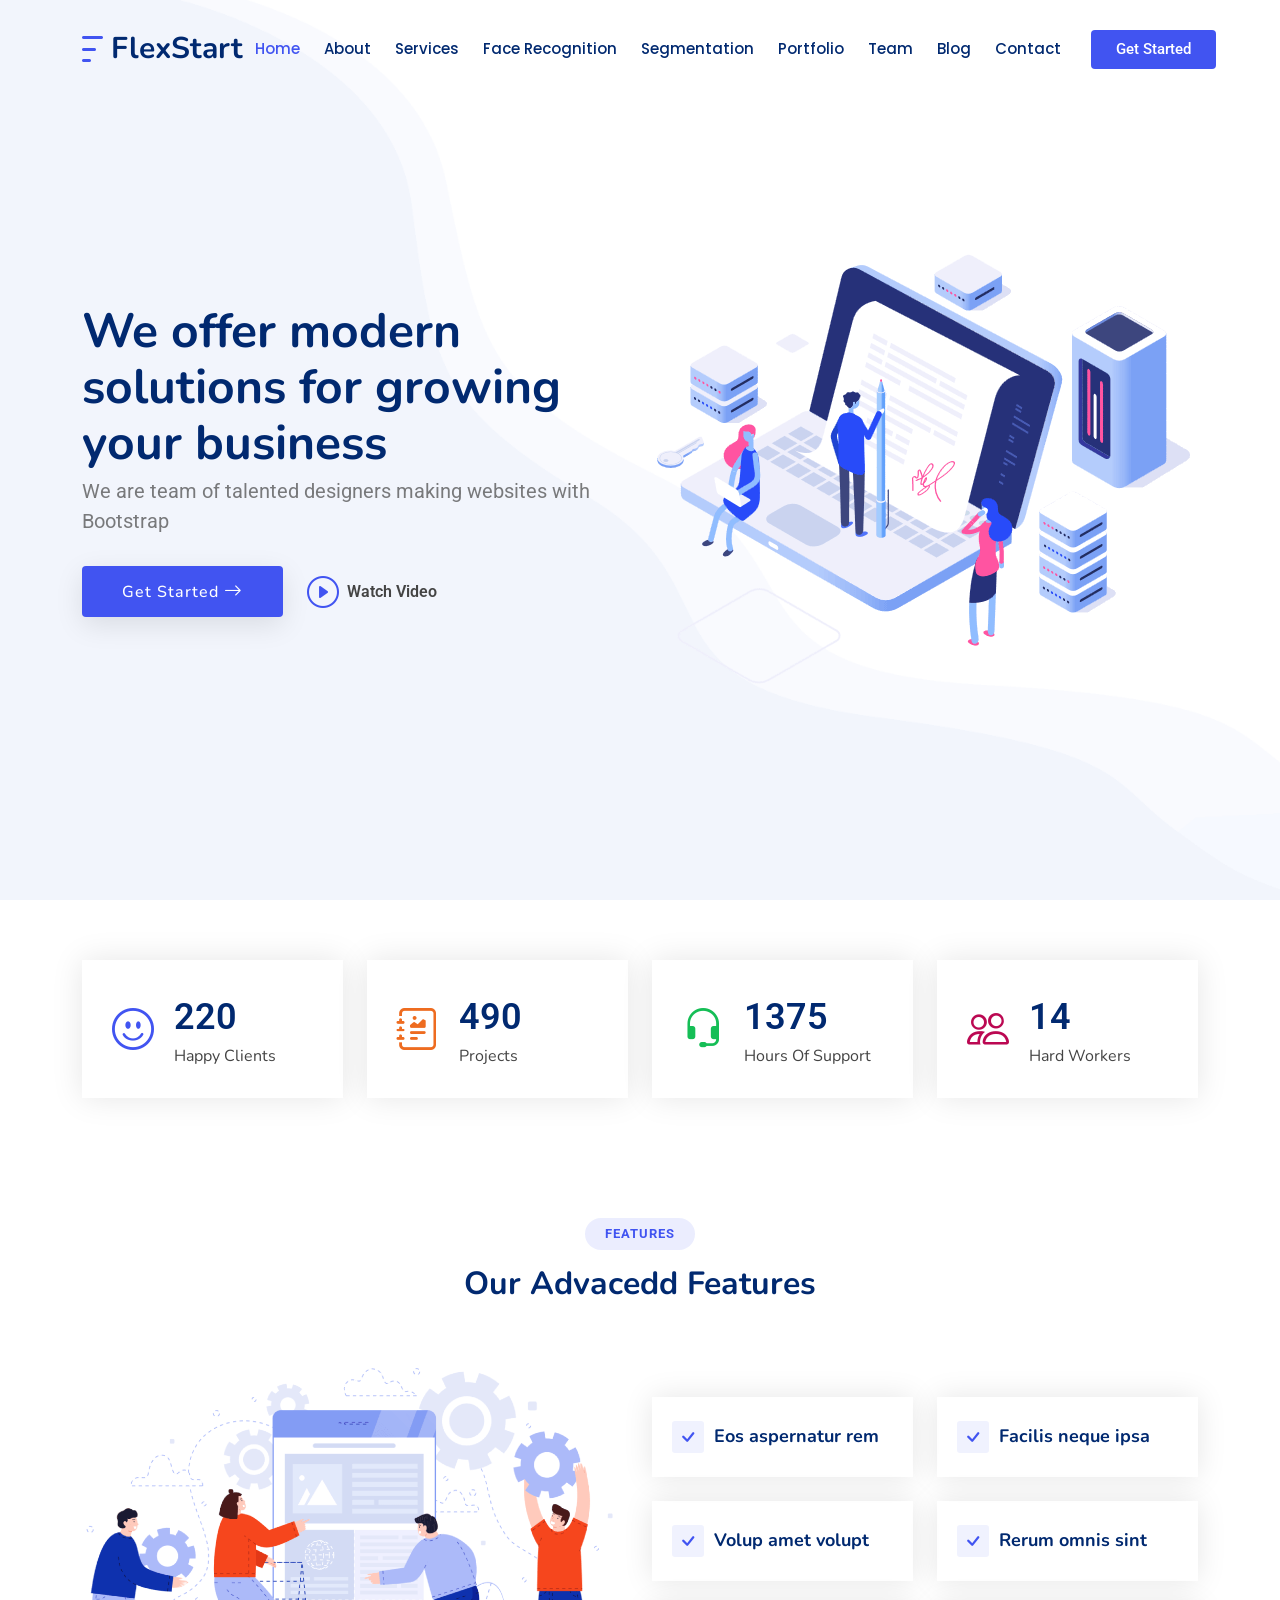
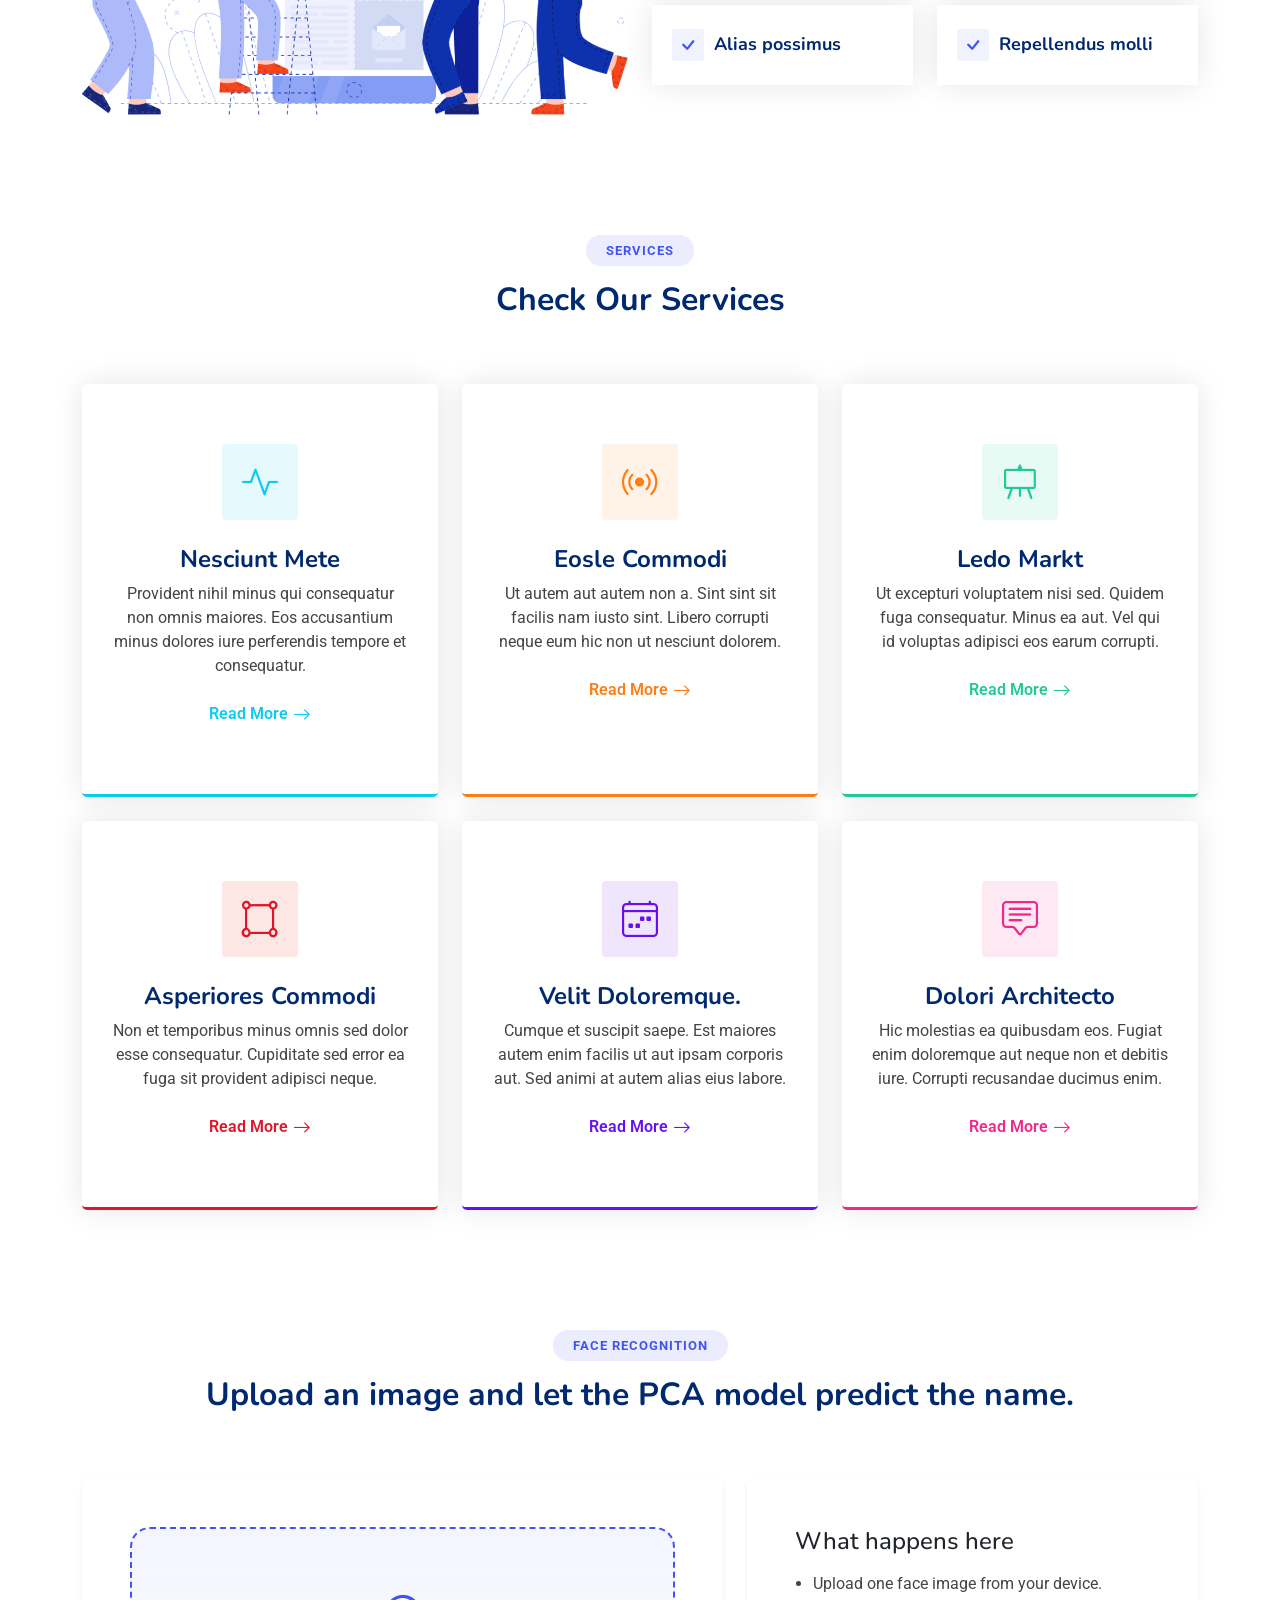
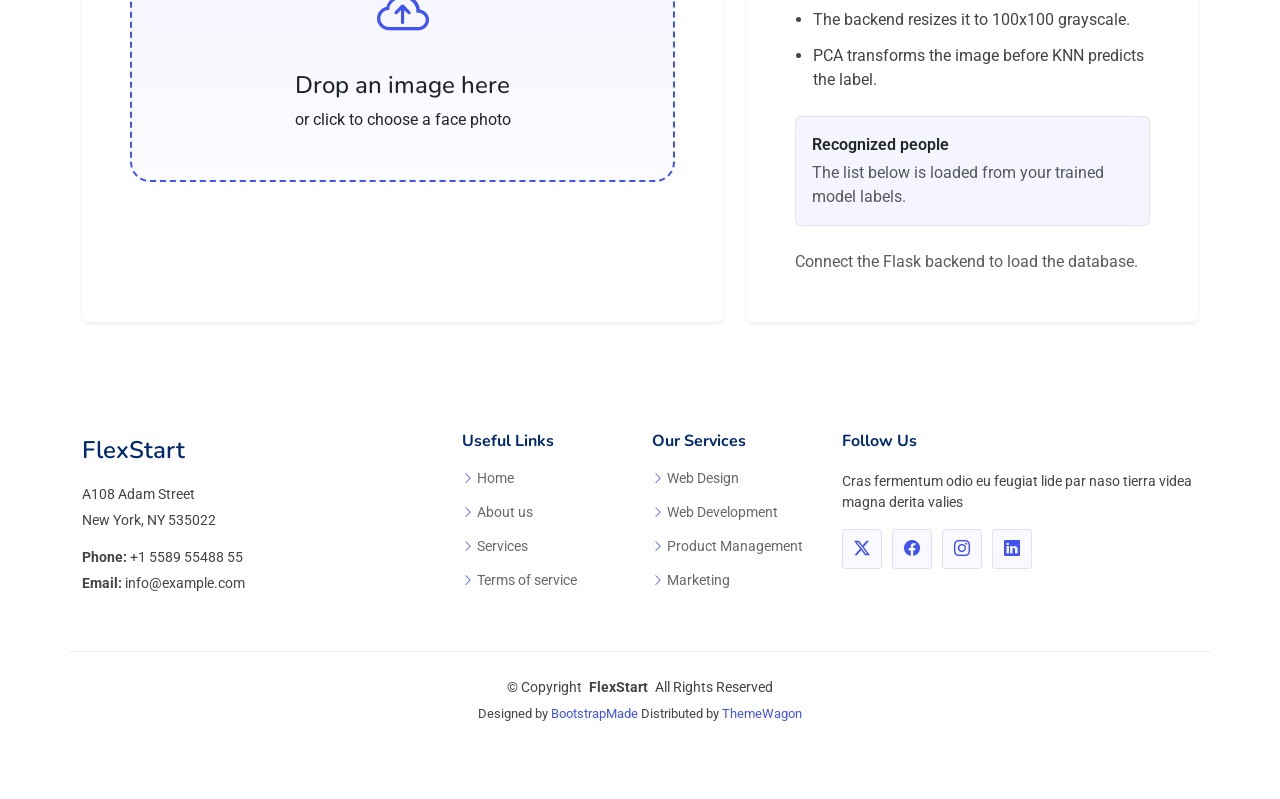
==== commit 01db2fd6: "added face recognition" ====
--- a/Frontend/index.html
+++ b/Frontend/index.html
@@ -45,6 +45,8 @@
           <li><a href="#hero" class="active">Home<br></a></li>
           <li><a href="#about">About</a></li>
           <li><a href="#services">Services</a></li>
+          <li><a href="#face-recognition">Face Recognition</a></li>
+          <li><a href="/segmentation">Segmentation</a></li>
           <li><a href="#portfolio">Portfolio</a></li>
           <li><a href="#team">Team</a></li>
           <li><a href="blog.html">Blog</a></li>
@@ -280,6 +282,79 @@
       </div>
 
     </section><!-- /Services Section -->
+
+    <!-- Face Recognition Section -->
+    <section id="face-recognition" class="face-recognition section">
+
+      <div class="container section-title" data-aos="fade-up">
+        <h2>Face Recognition</h2>
+        <p>Upload an image and let the PCA model predict the name.</p>
+      </div>
+
+      <div class="container" data-aos="fade-up" data-aos-delay="100">
+        <div class="row g-4 align-items-stretch">
+          <div class="col-lg-7">
+            <div class="card border-0 shadow-sm h-100">
+              <div class="card-body p-4 p-lg-5">
+                <div id="upload-area" class="upload-dropzone text-center">
+                  <i class="bi bi-cloud-arrow-up upload-icon"></i>
+                  <h3 class="h4 mt-3">Drop an image here</h3>
+                  <p class="mb-0">or click to choose a face photo</p>
+                  <input id="image-input" type="file" accept="image/*" hidden>
+                </div>
+
+                <div id="preview-container" class="mt-4 d-none">
+                  <img id="preview-image" class="img-fluid rounded preview-image" alt="Selected preview">
+                  <div class="d-flex gap-2 mt-3">
+                    <button id="clear-btn" type="button" class="btn btn-outline-primary">Clear Image</button>
+                    <a href="/segmentation" class="btn btn-primary">Segmentation Placeholder</a>
+                  </div>
+                </div>
+
+                <div id="loading-spinner" class="text-center mt-4 d-none">
+                  <div class="spinner-border text-primary" role="status" aria-hidden="true"></div>
+                  <p class="mt-3 mb-0">Predicting name...</p>
+                </div>
+
+                <div id="results-container" class="alert alert-success mt-4 d-none">
+                  <h3 class="h5 alert-heading">Recognition Result</h3>
+                  <p class="mb-2"><strong>Name:</strong> <span id="person-name"></span></p>
+                  <p class="mb-2"><strong>Confidence:</strong> <span id="confidence-level"></span></p>
+                  <div class="progress" style="height: 10px;">
+                    <div id="confidence-bar" class="progress-bar" role="progressbar" style="width: 0%"></div>
+                  </div>
+                </div>
+
+                <div id="error-container" class="alert alert-danger mt-4 d-none">
+                  <p id="error-message" class="mb-0"></p>
+                </div>
+              </div>
+            </div>
+          </div>
+
+          <div class="col-lg-5">
+            <div class="card border-0 shadow-sm h-100">
+              <div class="card-body p-4 p-lg-5">
+                <h3 class="h4">What happens here</h3>
+                <ul class="feature-list mt-3 mb-4">
+                  <li>Upload one face image from your device.</li>
+                  <li>The backend resizes it to 100x100 grayscale.</li>
+                  <li>PCA transforms the image before KNN predicts the label.</li>
+                </ul>
+
+                <div class="info-box p-3 rounded mb-4">
+                  <p class="mb-1 fw-semibold">Recognized people</p>
+                  <p class="mb-0 text-muted">The list below is loaded from your trained model labels.</p>
+                </div>
+
+                <div id="people-list" class="row g-3"></div>
+              </div>
+            </div>
+          </div>
+        </div>
+      </div>
+
+    </section><!-- /Face Recognition Section -->
 
     
   </main>
--- a/Frontend/assets/css/main.css
+++ b/Frontend/assets/css/main.css
@@ -2328,6 +2328,83 @@
   padding-left: 20px;
 }
 
+/*--------------------------------------------------------------
+# Face Recognition
+--------------------------------------------------------------*/
+.face-recognition .upload-dropzone {
+  border: 2px dashed var(--accent-color);
+  border-radius: 20px;
+  padding: 3rem 1.5rem;
+  background: linear-gradient(180deg, rgba(65, 84, 241, 0.06), rgba(65, 84, 241, 0.02));
+  cursor: pointer;
+  transition: all 0.25s ease;
+}
+
+.face-recognition .upload-dropzone:hover,
+.face-recognition .upload-dropzone.dragover {
+  transform: translateY(-2px);
+  background: linear-gradient(180deg, rgba(65, 84, 241, 0.12), rgba(65, 84, 241, 0.04));
+  box-shadow: 0 12px 30px rgba(0, 0, 0, 0.08);
+}
+
+.face-recognition .upload-icon {
+  font-size: 3.25rem;
+  color: var(--accent-color);
+}
+
+.face-recognition .preview-image {
+  width: 100%;
+  max-height: 360px;
+  object-fit: contain;
+  background: #f8f9fb;
+  border: 1px solid rgba(65, 84, 241, 0.15);
+}
+
+.face-recognition .feature-list {
+  padding-left: 1.1rem;
+  color: var(--default-color);
+}
+
+.face-recognition .feature-list li + li {
+  margin-top: 0.75rem;
+}
+
+.face-recognition .info-box {
+  background: rgba(65, 84, 241, 0.06);
+  border: 1px solid rgba(65, 84, 241, 0.12);
+}
+
+.face-recognition .people-item {
+  text-align: center;
+  padding: 1rem 0.75rem;
+  border-radius: 16px;
+  background: var(--surface-color);
+  border: 1px solid rgba(0, 0, 0, 0.06);
+  height: 100%;
+}
+
+.face-recognition .person-avatar {
+  width: 56px;
+  height: 56px;
+  margin: 0 auto 0.75rem;
+  border-radius: 50%;
+  display: flex;
+  align-items: center;
+  justify-content: center;
+  color: var(--contrast-color);
+  background: linear-gradient(135deg, var(--accent-color), #6c8cff);
+  font-weight: 700;
+}
+
+.face-recognition .person-name {
+  font-weight: 600;
+  color: var(--heading-color);
+}
+
+.face-recognition .progress-bar {
+  background: linear-gradient(90deg, var(--accent-color), #6c8cff);
+}
+
 .blog-details .meta-top i {
   font-size: 16px;
   margin-right: 8px;
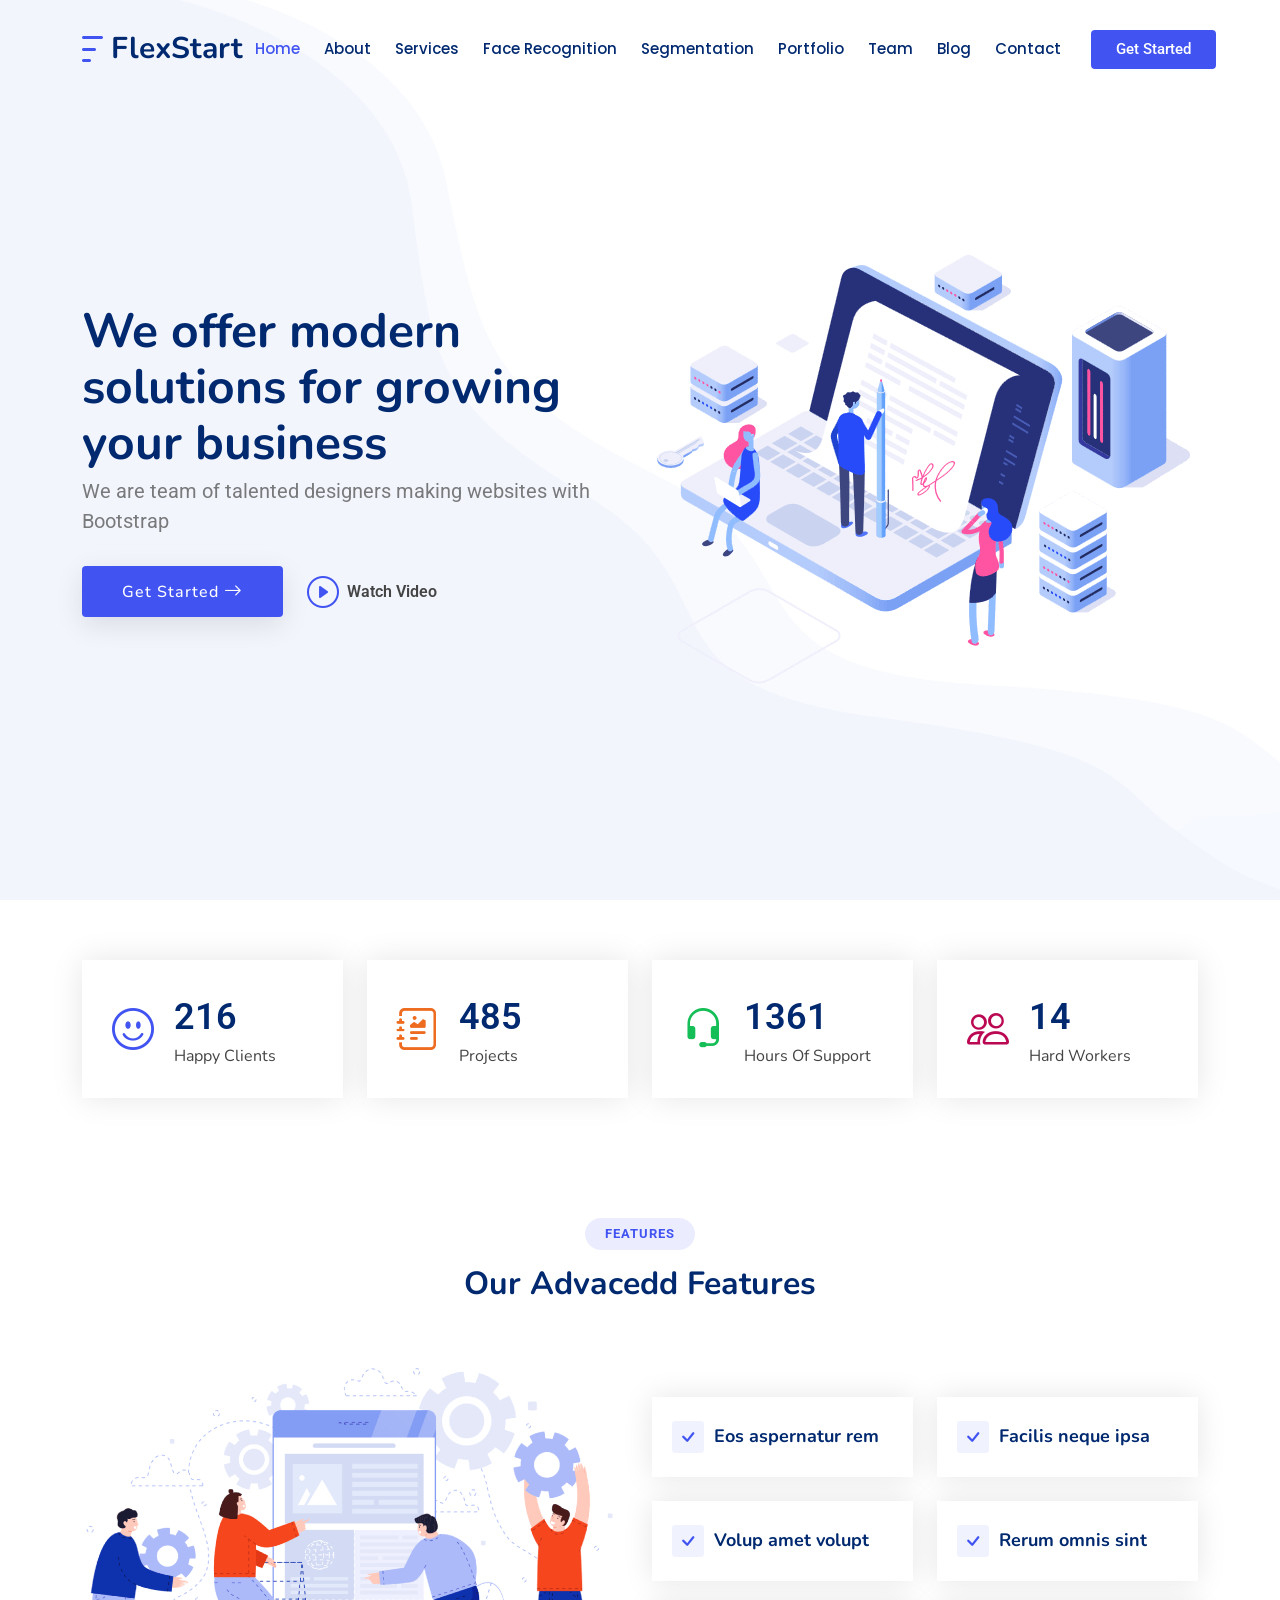
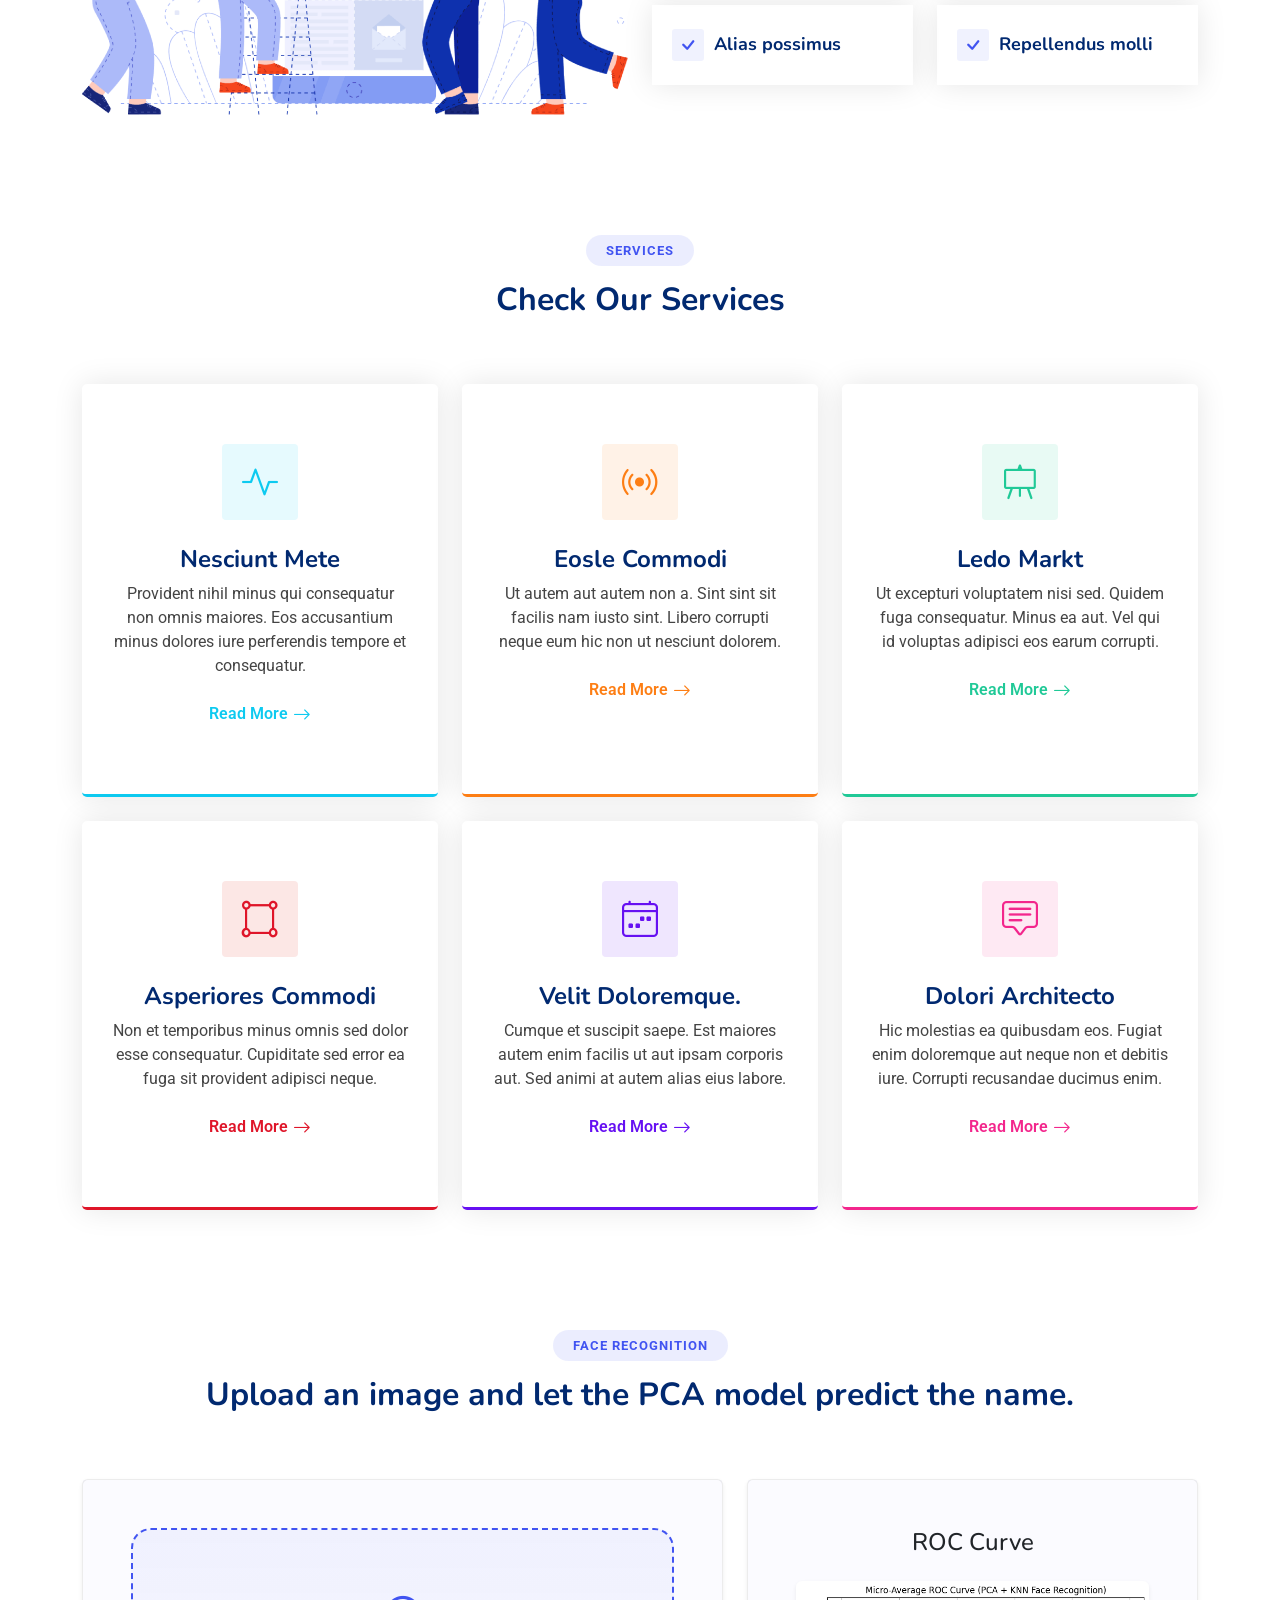
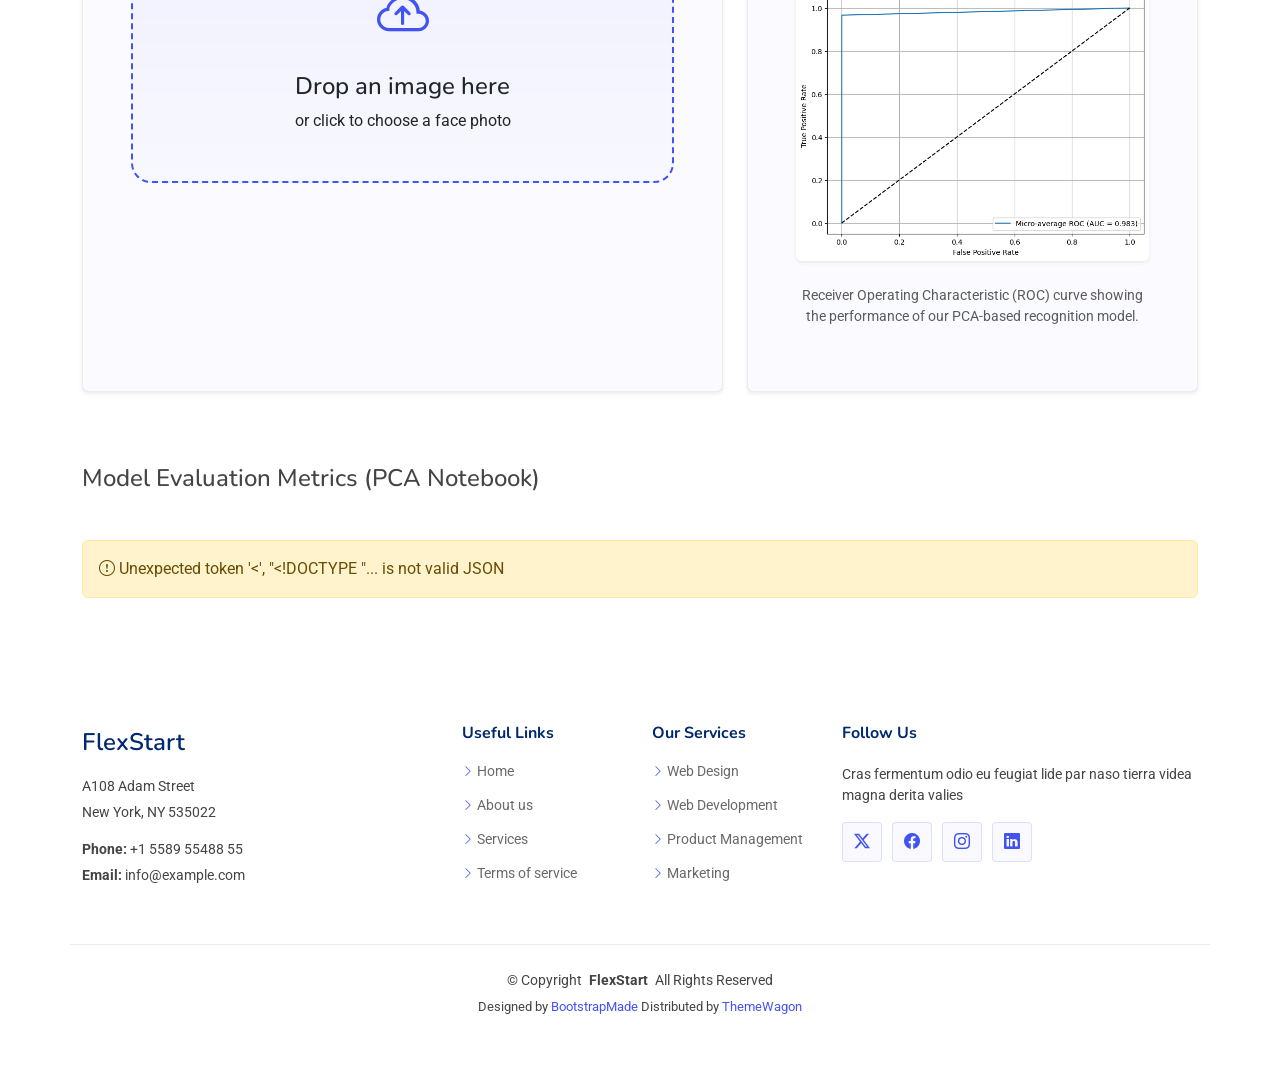
==== commit 024c013f: "eval" ====
--- a/Frontend/index.html
+++ b/Frontend/index.html
@@ -334,21 +334,82 @@
 
           <div class="col-lg-5">
             <div class="card border-0 shadow-sm h-100">
-              <div class="card-body p-4 p-lg-5">
-                <h3 class="h4">What happens here</h3>
-                <ul class="feature-list mt-3 mb-4">
-                  <li>Upload one face image from your device.</li>
-                  <li>The backend resizes it to 100x100 grayscale.</li>
-                  <li>PCA transforms the image before KNN predicts the label.</li>
-                </ul>
-
-                <div class="info-box p-3 rounded mb-4">
-                  <p class="mb-1 fw-semibold">Recognized people</p>
-                  <p class="mb-0 text-muted">The list below is loaded from your trained model labels.</p>
-                </div>
-
-                <div id="people-list" class="row g-3"></div>
-              </div>
+              <div class="card-body p-4 p-lg-5 text-center">
+                <h3 class="h4 mb-4">ROC Curve</h3>
+                <img src="assets/img/output.png" class="img-fluid rounded shadow-sm" alt="ROC Curve">
+                <p class="mt-4 text-muted small">Receiver Operating Characteristic (ROC) curve showing the performance of our PCA-based recognition model.</p>
+              </div>
+            </div>
+          </div>
+        </div>
+
+        <!-- Model Evaluation Metrics -->
+        <div class="row g-4 mt-5">
+          <div class="col-12">
+            <h3 class="h4 mb-4">Model Evaluation Metrics (PCA Notebook)</h3>
+          </div>
+          <div id="metrics-loading" class="col-12">
+            <div class="text-center">
+              <div class="spinner-border text-primary" role="status">
+                <span class="visually-hidden">Loading metrics...</span>
+              </div>
+              <p class="mt-2 text-muted">Loading model evaluation metrics...</p>
+            </div>
+          </div>
+          <div id="metrics-content" style="display: none;" class="col-12">
+            <!-- Accuracy Metrics -->
+            <div class="row g-3 mb-4">
+              <div class="col-md-4">
+                <div class="card border-0 shadow-sm">
+                  <div class="card-body text-center">
+                    <h6 class="text-muted mb-2">Train Accuracy</h6>
+                    <h3 class="text-primary" id="train-accuracy">-</h3>
+                  </div>
+                </div>
+              </div>
+              <div class="col-md-4">
+                <div class="card border-0 shadow-sm">
+                  <div class="card-body text-center">
+                    <h6 class="text-muted mb-2">Test Accuracy</h6>
+                    <h3 class="text-success" id="test-accuracy">-</h3>
+                  </div>
+                </div>
+              </div>
+              <div class="col-md-4">
+                <div class="card border-0 shadow-sm">
+                  <div class="card-body text-center">
+                    <h6 class="text-muted mb-2">Model Info</h6>
+                    <small id="model-info" class="text-muted d-block">-</small>
+                  </div>
+                </div>
+              </div>
+            </div>
+
+            <!-- Per-Class Metrics -->
+            <div class="card border-0 shadow-sm">
+              <div class="card-body">
+                <h5 class="mb-3">Per-Class Accuracy</h5>
+                <div class="table-responsive">
+                  <table class="table table-sm">
+                    <thead>
+                      <tr>
+                        <th>Person</th>
+                        <th>Test Samples</th>
+                        <th>Accuracy</th>
+                      </tr>
+                    </thead>
+                    <tbody id="class-metrics-table">
+                      <tr><td colspan="3" class="text-center text-muted">Loading...</td></tr>
+                    </tbody>
+                  </table>
+                </div>
+              </div>
+            </div>
+          </div>
+          <div id="metrics-error" style="display: none;" class="col-12">
+            <div class="alert alert-warning">
+              <i class="bi bi-exclamation-circle"></i>
+              <span id="metrics-error-text">Could not load model metrics</span>
             </div>
           </div>
         </div>
--- a/Frontend/assets/css/main.css
+++ b/Frontend/assets/css/main.css
@@ -2405,6 +2405,36 @@
   background: linear-gradient(90deg, var(--accent-color), #6c8cff);
 }
 
+.face-recognition .card {
+  border: 1px solid color-mix(in srgb, var(--default-color), transparent 90%) !important;
+}
+
+.face-recognition .card-body {
+  background: color-mix(in srgb, var(--accent-color), transparent 98%);
+}
+
+.face-recognition .table-responsive {
+  border-radius: 4px;
+}
+
+.face-recognition .table th {
+  background-color: color-mix(in srgb, var(--accent-color), transparent 95%);
+  border-bottom: 2px solid color-mix(in srgb, var(--accent-color), transparent 80%);
+  font-weight: 600;
+  color: var(--accent-color);
+}
+
+.face-recognition .table td {
+  vertical-align: middle;
+  padding: 12px 8px;
+}
+
+.face-recognition .badge {
+  font-size: 12px;
+  padding: 4px 10px;
+  font-weight: 600;
+}
+
 .blog-details .meta-top i {
   font-size: 16px;
   margin-right: 8px;
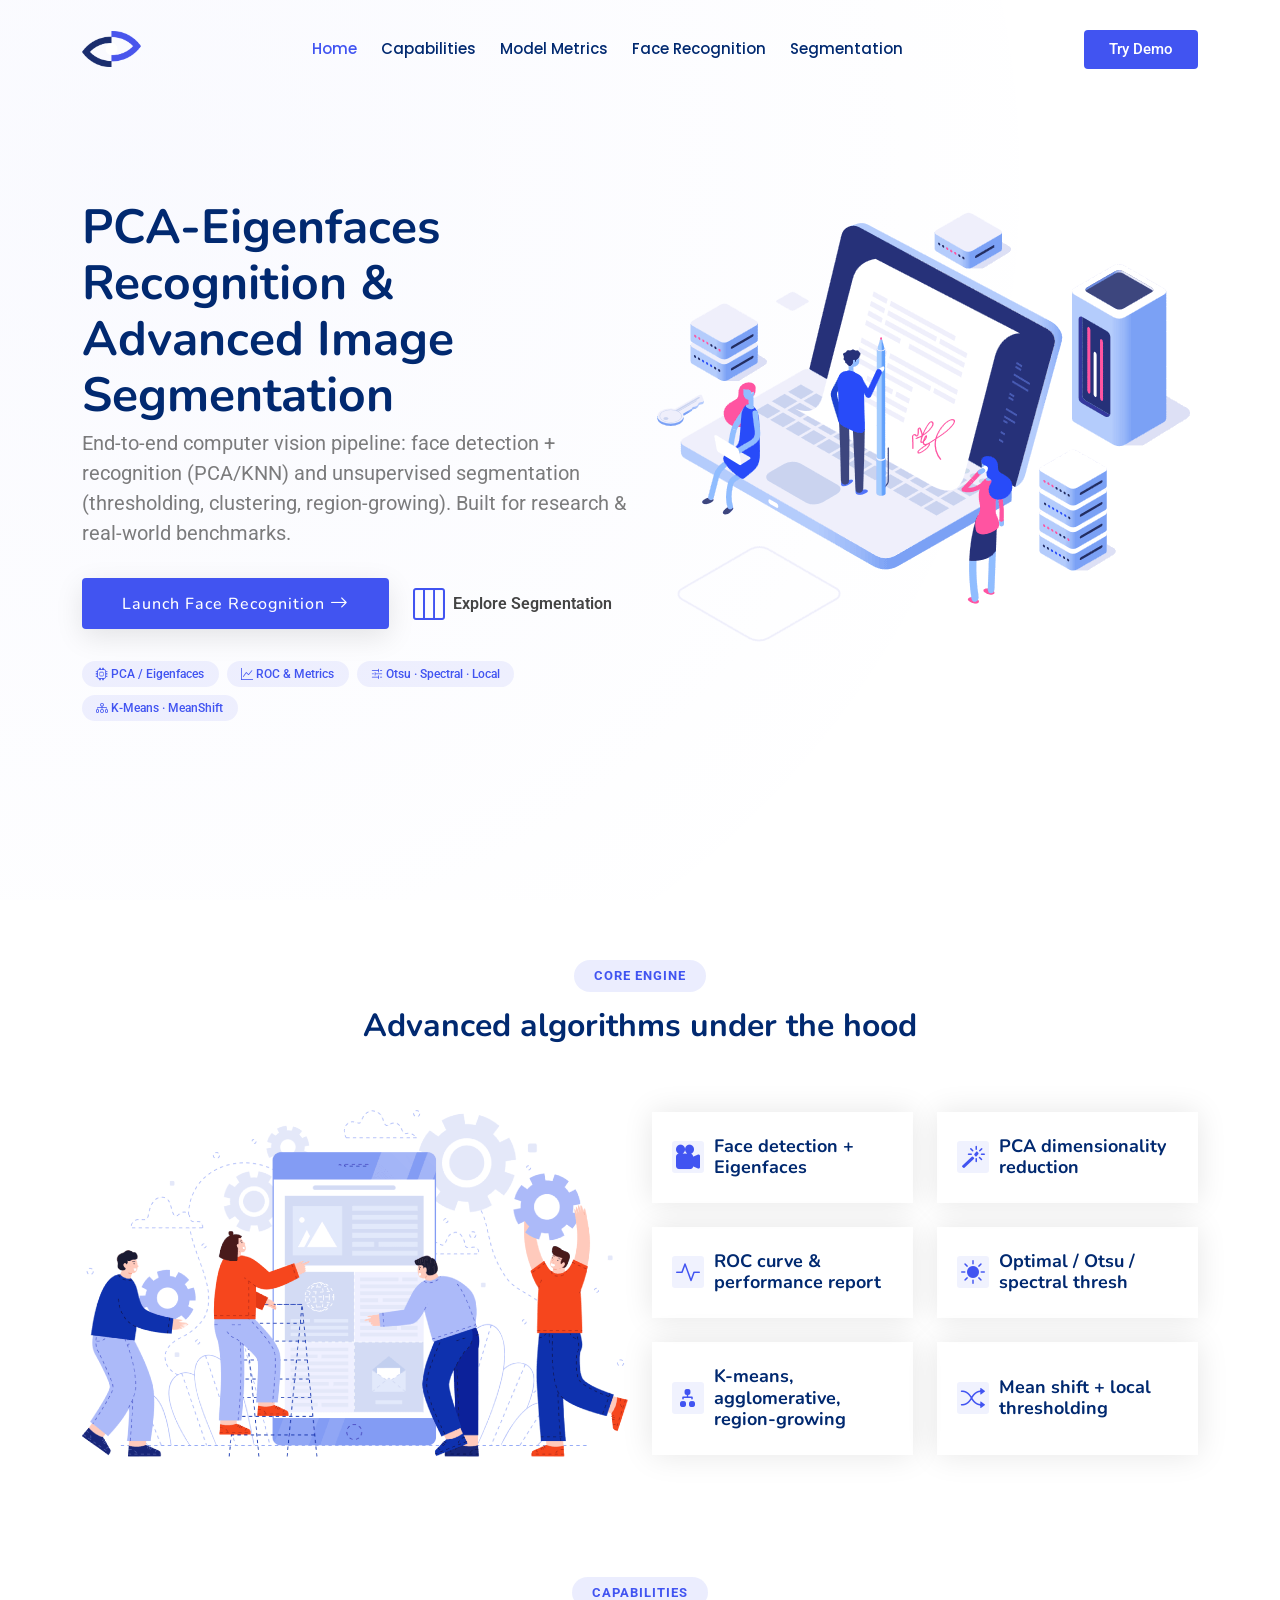
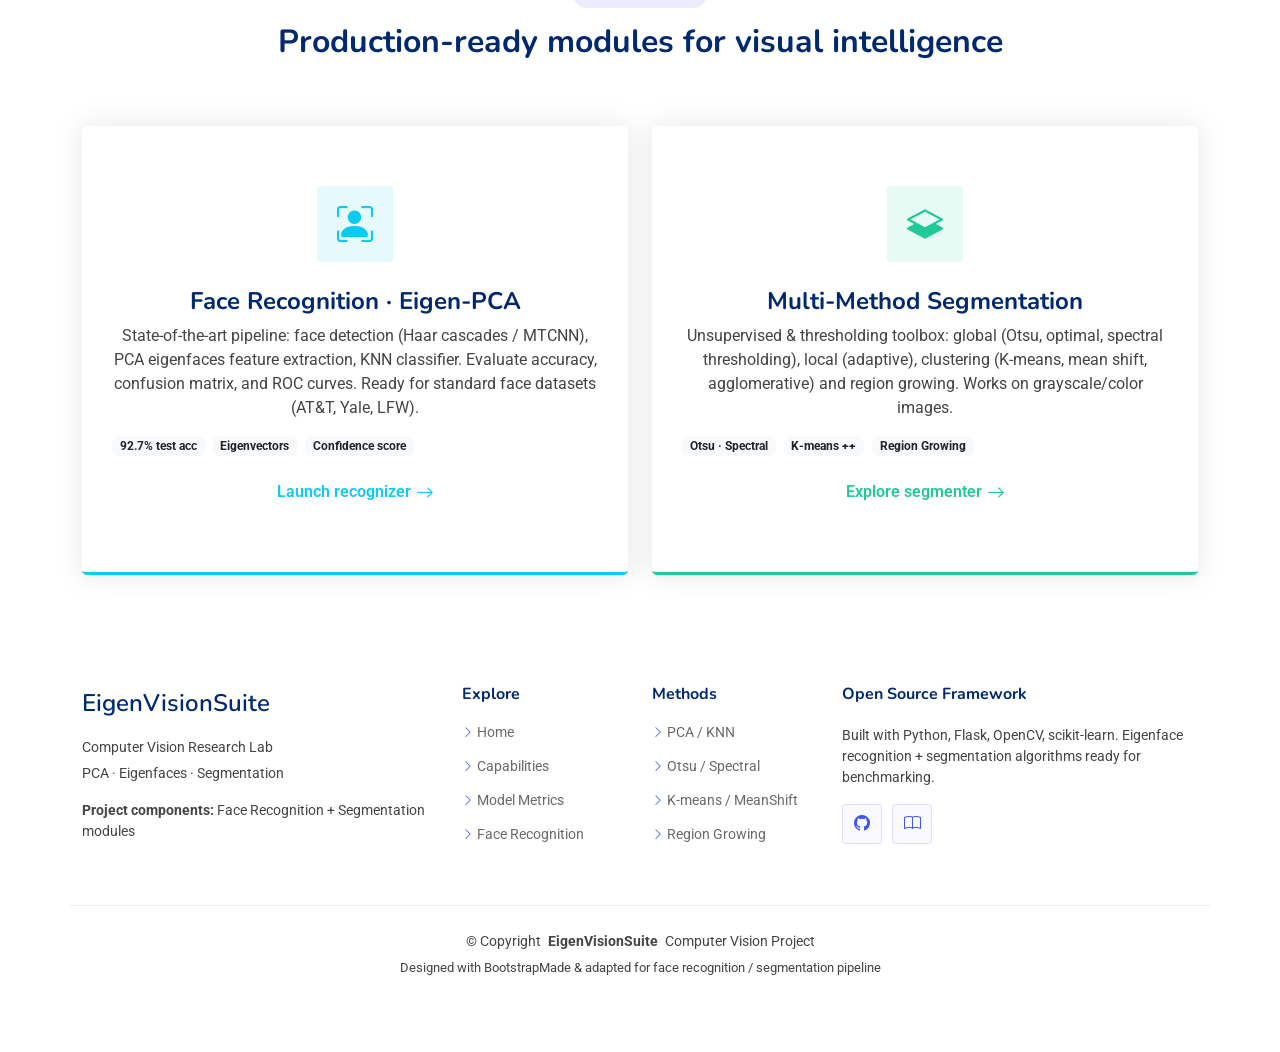
==== commit ca6db14c: "updates in structure and UI" ====
--- a/Frontend/index.html
+++ b/Frontend/index.html
@@ -4,9 +4,9 @@
 <head>
   <meta charset="utf-8">
   <meta content="width=device-width, initial-scale=1.0" name="viewport">
-  <title>Index - FlexStart Bootstrap Template</title>
-  <meta name="description" content="">
-  <meta name="keywords" content="">
+  <title>EigenVision Suite | Face Recognition & Segmentation</title>
+  <meta name="description" content="Advanced computer vision platform: PCA/Eigenfaces face recognition and multi‑method image segmentation">
+  <meta name="keywords" content="face recognition, segmentation, PCA, Otsu, K-means, eigenfaces, computer vision">
 
   <!-- Favicons -->
   <link href="assets/img/favicon.png" rel="icon">
@@ -26,6 +26,7 @@
 
   <!-- Main CSS File -->
   <link href="assets/css/main.css" rel="stylesheet">
+  
 
 </head>
 
@@ -33,457 +34,203 @@
 
   <header id="header" class="header d-flex align-items-center fixed-top">
     <div class="container-fluid container-xl position-relative d-flex align-items-center">
-
-      <a href="index.html" class="logo d-flex align-items-center me-auto">
-        <!-- Uncomment the line below if you also wish to use an image logo -->
-        <img src="assets/img/logo.png" alt="">
-        <h1 class="sitename">FlexStart</h1>
+      <a href="index.html" class="logo d-flex align-items-center">
+        <img src="assets/img/Logo-Cv-04.png" alt="">
+        
       </a>
 
-      <nav id="navmenu" class="navmenu">
+      <nav id="navmenu" class="navmenu mx-auto">
         <ul>
-          <li><a href="#hero" class="active">Home<br></a></li>
-          <li><a href="#about">About</a></li>
-          <li><a href="#services">Services</a></li>
-          <li><a href="#face-recognition">Face Recognition</a></li>
+          <li><a href="#hero" class="active">Home</a></li>
+          <li><a href="#services">Capabilities</a></li>
+          <li><a href="#metrics">Model Metrics</a></li>
+          <li><a href="/faceRecognition">Face Recognition</a></li>
           <li><a href="/segmentation">Segmentation</a></li>
-          <li><a href="#portfolio">Portfolio</a></li>
-          <li><a href="#team">Team</a></li>
-          <li><a href="blog.html">Blog</a></li>
-          
-         
-          </li>
-          <li><a href="#contact">Contact</a></li>
         </ul>
         <i class="mobile-nav-toggle d-xl-none bi bi-list"></i>
       </nav>
 
-      <a class="btn-getstarted flex-md-shrink-0" href="index.html#about">Get Started</a>
-
+      <a class="btn-getstarted flex-md-shrink-0" href="/faceRecognition">Try Demo</a>
     </div>
   </header>
 
   <main class="main">
 
     <!-- Hero Section -->
-    <section id="hero" class="hero section">
-
+    <section id="hero" class="hero section hero-bg-accent">
       <div class="container">
         <div class="row gy-4">
           <div class="col-lg-6 order-2 order-lg-1 d-flex flex-column justify-content-center">
-            <h1 data-aos="fade-up">We offer modern solutions for growing your business</h1>
-            <p data-aos="fade-up" data-aos-delay="100">We are team of talented designers making websites with Bootstrap</p>
+            <h1 data-aos="fade-up">PCA‑Eigenfaces Recognition & Advanced Image Segmentation</h1>
+            <p data-aos="fade-up" data-aos-delay="100">End‑to‑end computer vision pipeline: face detection + recognition (PCA/KNN) and unsupervised segmentation (thresholding, clustering, region‑growing). Built for research & real‑world benchmarks.</p>
             <div class="d-flex flex-column flex-md-row" data-aos="fade-up" data-aos-delay="200">
-              <a href="#about" class="btn-get-started">Get Started <i class="bi bi-arrow-right"></i></a>
-              <a href="https://www.youtube.com/watch?v=Y7f98aduVJ8" class="glightbox btn-watch-video d-flex align-items-center justify-content-center ms-0 ms-md-4 mt-4 mt-md-0"><i class="bi bi-play-circle"></i><span>Watch Video</span></a>
+              <a href="/faceRecognition" class="btn-get-started">Launch Face Recognition <i class="bi bi-arrow-right"></i></a>
+              <a href="/segmentation" class="glightbox btn-watch-video d-flex align-items-center justify-content-center ms-0 ms-md-4 mt-4 mt-md-0"><i class="bi bi-layout-three-columns"></i><span>Explore Segmentation</span></a>
+            </div>
+            <div class="row mt-4 g-2">
+              <div class="col-auto"><span class="tech-tag"><i class="bi bi-cpu"></i> PCA / Eigenfaces</span></div>
+              <div class="col-auto"><span class="tech-tag"><i class="bi bi-graph-up"></i> ROC & Metrics</span></div>
+              <div class="col-auto"><span class="tech-tag"><i class="bi bi-sliders2"></i> Otsu · Spectral · Local</span></div>
+              <div class="col-auto"><span class="tech-tag"><i class="bi bi-diagram-3"></i> K‑Means · MeanShift</span></div>
             </div>
           </div>
           <div class="col-lg-6 order-1 order-lg-2 hero-img" data-aos="zoom-out">
-            <img src="assets/img/hero-img.png" class="img-fluid animated" alt="">
-          </div>
-        </div>
-      </div>
-
-    </section><!-- /Hero Section -->
-
-   <!-- Stats Section -->
-    <section id="stats" class="stats section">
-
-      <div class="container" data-aos="fade-up" data-aos-delay="100">
-
-        <div class="row gy-4">
-
-          <div class="col-lg-3 col-md-6">
-            <div class="stats-item d-flex align-items-center w-100 h-100">
-              <i class="bi bi-emoji-smile color-blue flex-shrink-0"></i>
-              <div>
-                <span data-purecounter-start="0" data-purecounter-end="232" data-purecounter-duration="1" class="purecounter"></span>
-                <p>Happy Clients</p>
-              </div>
-            </div>
-          </div><!-- End Stats Item -->
-
-          <div class="col-lg-3 col-md-6">
-            <div class="stats-item d-flex align-items-center w-100 h-100">
-              <i class="bi bi-journal-richtext color-orange flex-shrink-0" style="color: #ee6c20;"></i>
-              <div>
-                <span data-purecounter-start="0" data-purecounter-end="521" data-purecounter-duration="1" class="purecounter"></span>
-                <p>Projects</p>
-              </div>
-            </div>
-          </div><!-- End Stats Item -->
-
-          <div class="col-lg-3 col-md-6">
-            <div class="stats-item d-flex align-items-center w-100 h-100">
-              <i class="bi bi-headset color-green flex-shrink-0" style="color: #15be56;"></i>
-              <div>
-                <span data-purecounter-start="0" data-purecounter-end="1463" data-purecounter-duration="1" class="purecounter"></span>
-                <p>Hours Of Support</p>
-              </div>
-            </div>
-          </div><!-- End Stats Item -->
-
-          <div class="col-lg-3 col-md-6">
-            <div class="stats-item d-flex align-items-center w-100 h-100">
-              <i class="bi bi-people color-pink flex-shrink-0" style="color: #bb0852;"></i>
-              <div>
-                <span data-purecounter-start="0" data-purecounter-end="15" data-purecounter-duration="1" class="purecounter"></span>
-                <p>Hard Workers</p>
-              </div>
-            </div>
-          </div><!-- End Stats Item -->
-
-        </div>
-
-      </div>
-
-    </section><!-- /Stats Section -->
-
-    <!-- Features Section -->
+            <img src="assets/img/hero-img.png" class="img-fluid animated" alt="AI Vision">
+          </div>
+        </div>
+      </div>
+    </section>
+
+  
+
+    <!-- Features Section: project highlights -->
     <section id="features" class="features section">
-
-      <!-- Section Title -->
       <div class="container section-title" data-aos="fade-up">
-        <h2>Features</h2>
-        <p>Our Advacedd Features<br></p>
-      </div><!-- End Section Title -->
-
+        <h2>Core Engine</h2>
+        <p>Advanced algorithms under the hood</p>
+      </div>
       <div class="container">
-
         <div class="row gy-5">
-
           <div class="col-xl-6" data-aos="zoom-out" data-aos-delay="100">
-            <img src="assets/img/features.png" class="img-fluid" alt="">
-          </div>
-
+            <img src="assets/img/features.png" class="img-fluid" alt="Pipeline">
+          </div>
           <div class="col-xl-6 d-flex">
             <div class="row align-self-center gy-4">
-
               <div class="col-md-6" data-aos="fade-up" data-aos-delay="200">
                 <div class="feature-box d-flex align-items-center">
-                  <i class="bi bi-check"></i>
-                  <h3>Eos aspernatur rem</h3>
-                </div>
-              </div><!-- End Feature Item -->
-
+                  <i class="bi bi-camera-reels-fill"></i>
+                  <h3>Face detection + Eigenfaces</h3>
+                </div>
+              </div>
               <div class="col-md-6" data-aos="fade-up" data-aos-delay="300">
                 <div class="feature-box d-flex align-items-center">
-                  <i class="bi bi-check"></i>
-                  <h3>Facilis neque ipsa</h3>
-                </div>
-              </div><!-- End Feature Item -->
-
+                  <i class="bi bi-magic"></i>
+                  <h3>PCA dimensionality reduction</h3>
+                </div>
+              </div>
               <div class="col-md-6" data-aos="fade-up" data-aos-delay="400">
                 <div class="feature-box d-flex align-items-center">
-                  <i class="bi bi-check"></i>
-                  <h3>Volup amet volupt</h3>
-                </div>
-              </div><!-- End Feature Item -->
-
+                  <i class="bi bi-activity"></i>
+                  <h3>ROC curve & performance report</h3>
+                </div>
+              </div>
               <div class="col-md-6" data-aos="fade-up" data-aos-delay="500">
                 <div class="feature-box d-flex align-items-center">
-                  <i class="bi bi-check"></i>
-                  <h3>Rerum omnis sint</h3>
-                </div>
-              </div><!-- End Feature Item -->
-
+                  <i class="bi bi-brightness-high-fill"></i>
+                  <h3>Optimal / Otsu / spectral thresh</h3>
+                </div>
+              </div>
               <div class="col-md-6" data-aos="fade-up" data-aos-delay="600">
                 <div class="feature-box d-flex align-items-center">
-                  <i class="bi bi-check"></i>
-                  <h3>Alias possimus</h3>
-                </div>
-              </div><!-- End Feature Item -->
-
+                  <i class="bi bi-diagram-2-fill"></i>
+                  <h3>K‑means, agglomerative, region‑growing</h3>
+                </div>
+              </div>
               <div class="col-md-6" data-aos="fade-up" data-aos-delay="700">
                 <div class="feature-box d-flex align-items-center">
-                  <i class="bi bi-check"></i>
-                  <h3>Repellendus molli</h3>
-                </div>
-              </div><!-- End Feature Item -->
-
-            </div>
-          </div>
-
-        </div>
-
-      </div>
-
-    </section><!-- /Features Section -->
-
-    <!-- Services Section -->
+                  <i class="bi bi-shuffle"></i>
+                  <h3>Mean shift + local thresholding</h3>
+                </div>
+              </div>
+            </div>
+          </div>
+        </div>
+      </div>
+    </section>
+
+    <!-- Services Section: Two main pillars (FaceRec + Segmentation) -->
     <section id="services" class="services section">
-
-      <!-- Section Title -->
       <div class="container section-title" data-aos="fade-up">
-        <h2>Services</h2>
-        <p>Check Our Services<br></p>
-      </div><!-- End Section Title -->
-
+        <h2>Capabilities</h2>
+        <p>Production‑ready modules for visual intelligence</p>
+      </div>
       <div class="container">
-
         <div class="row gy-4">
-
-          <div class="col-lg-4 col-md-6" data-aos="fade-up" data-aos-delay="100">
-            <div class="service-item item-cyan position-relative">
-              <i class="bi bi-activity icon"></i>
-              <h3>Nesciunt Mete</h3>
-              <p>Provident nihil minus qui consequatur non omnis maiores. Eos accusantium minus dolores iure perferendis tempore et consequatur.</p>
-              <a href="#" class="read-more stretched-link"><span>Read More</span> <i class="bi bi-arrow-right"></i></a>
-            </div>
-          </div><!-- End Service Item -->
-
-          <div class="col-lg-4 col-md-6" data-aos="fade-up" data-aos-delay="200">
-            <div class="service-item item-orange position-relative">
-              <i class="bi bi-broadcast icon"></i>
-              <h3>Eosle Commodi</h3>
-              <p>Ut autem aut autem non a. Sint sint sit facilis nam iusto sint. Libero corrupti neque eum hic non ut nesciunt dolorem.</p>
-              <a href="#" class="read-more stretched-link"><span>Read More</span> <i class="bi bi-arrow-right"></i></a>
-            </div>
-          </div><!-- End Service Item -->
-
-          <div class="col-lg-4 col-md-6" data-aos="fade-up" data-aos-delay="300">
-            <div class="service-item item-teal position-relative">
-              <i class="bi bi-easel icon"></i>
-              <h3>Ledo Markt</h3>
-              <p>Ut excepturi voluptatem nisi sed. Quidem fuga consequatur. Minus ea aut. Vel qui id voluptas adipisci eos earum corrupti.</p>
-              <a href="#" class="read-more stretched-link"><span>Read More</span> <i class="bi bi-arrow-right"></i></a>
-            </div>
-          </div><!-- End Service Item -->
-
-          <div class="col-lg-4 col-md-6" data-aos="fade-up" data-aos-delay="400">
-            <div class="service-item item-red position-relative">
-              <i class="bi bi-bounding-box-circles icon"></i>
-              <h3>Asperiores Commodi</h3>
-              <p>Non et temporibus minus omnis sed dolor esse consequatur. Cupiditate sed error ea fuga sit provident adipisci neque.</p>
-              <a href="#" class="read-more stretched-link"><span>Read More</span> <i class="bi bi-arrow-right"></i></a>
-            </div>
-          </div><!-- End Service Item -->
-
-          <div class="col-lg-4 col-md-6" data-aos="fade-up" data-aos-delay="500">
-            <div class="service-item item-indigo position-relative">
-              <i class="bi bi-calendar4-week icon"></i>
-              <h3>Velit Doloremque.</h3>
-              <p>Cumque et suscipit saepe. Est maiores autem enim facilis ut aut ipsam corporis aut. Sed animi at autem alias eius labore.</p>
-              <a href="#" class="read-more stretched-link"><span>Read More</span> <i class="bi bi-arrow-right"></i></a>
-            </div>
-          </div><!-- End Service Item -->
-
-          <div class="col-lg-4 col-md-6" data-aos="fade-up" data-aos-delay="600">
-            <div class="service-item item-pink position-relative">
-              <i class="bi bi-chat-square-text icon"></i>
-              <h3>Dolori Architecto</h3>
-              <p>Hic molestias ea quibusdam eos. Fugiat enim doloremque aut neque non et debitis iure. Corrupti recusandae ducimus enim.</p>
-              <a href="#" class="read-more stretched-link"><span>Read More</span> <i class="bi bi-arrow-right"></i></a>
-            </div>
-          </div><!-- End Service Item -->
-
-        </div>
-
-      </div>
-
-    </section><!-- /Services Section -->
-
-    <!-- Face Recognition Section -->
-    <section id="face-recognition" class="face-recognition section">
-
-      <div class="container section-title" data-aos="fade-up">
-        <h2>Face Recognition</h2>
-        <p>Upload an image and let the PCA model predict the name.</p>
-      </div>
-
-      <div class="container" data-aos="fade-up" data-aos-delay="100">
-        <div class="row g-4 align-items-stretch">
-          <div class="col-lg-7">
-            <div class="card border-0 shadow-sm h-100">
-              <div class="card-body p-4 p-lg-5">
-                <div id="upload-area" class="upload-dropzone text-center">
-                  <i class="bi bi-cloud-arrow-up upload-icon"></i>
-                  <h3 class="h4 mt-3">Drop an image here</h3>
-                  <p class="mb-0">or click to choose a face photo</p>
-                  <input id="image-input" type="file" accept="image/*" hidden>
-                </div>
-
-                <div id="preview-container" class="mt-4 d-none">
-                  <img id="preview-image" class="img-fluid rounded preview-image" alt="Selected preview">
-                  <div class="d-flex gap-2 mt-3">
-                    <button id="clear-btn" type="button" class="btn btn-outline-primary">Clear Image</button>
-                    <a href="/segmentation" class="btn btn-primary">Segmentation Placeholder</a>
-                  </div>
-                </div>
-
-                <div id="loading-spinner" class="text-center mt-4 d-none">
-                  <div class="spinner-border text-primary" role="status" aria-hidden="true"></div>
-                  <p class="mt-3 mb-0">Predicting name...</p>
-                </div>
-
-                <div id="results-container" class="alert alert-success mt-4 d-none">
-                  <h3 class="h5 alert-heading">Recognition Result</h3>
-                  <p class="mb-2"><strong>Name:</strong> <span id="person-name"></span></p>
-                  <p class="mb-2"><strong>Confidence:</strong> <span id="confidence-level"></span></p>
-                  <div class="progress" style="height: 10px;">
-                    <div id="confidence-bar" class="progress-bar" role="progressbar" style="width: 0%"></div>
-                  </div>
-                </div>
-
-                <div id="error-container" class="alert alert-danger mt-4 d-none">
-                  <p id="error-message" class="mb-0"></p>
-                </div>
-              </div>
-            </div>
-          </div>
-
-          <div class="col-lg-5">
-            <div class="card border-0 shadow-sm h-100">
-              <div class="card-body p-4 p-lg-5 text-center">
-                <h3 class="h4 mb-4">ROC Curve</h3>
-                <img src="assets/img/output.png" class="img-fluid rounded shadow-sm" alt="ROC Curve">
-                <p class="mt-4 text-muted small">Receiver Operating Characteristic (ROC) curve showing the performance of our PCA-based recognition model.</p>
-              </div>
-            </div>
-          </div>
-        </div>
-
-        <!-- Model Evaluation Metrics -->
-        <div class="row g-4 mt-5">
-          <div class="col-12">
-            <h3 class="h4 mb-4">Model Evaluation Metrics (PCA Notebook)</h3>
-          </div>
-          <div id="metrics-loading" class="col-12">
-            <div class="text-center">
-              <div class="spinner-border text-primary" role="status">
-                <span class="visually-hidden">Loading metrics...</span>
-              </div>
-              <p class="mt-2 text-muted">Loading model evaluation metrics...</p>
-            </div>
-          </div>
-          <div id="metrics-content" style="display: none;" class="col-12">
-            <!-- Accuracy Metrics -->
-            <div class="row g-3 mb-4">
-              <div class="col-md-4">
-                <div class="card border-0 shadow-sm">
-                  <div class="card-body text-center">
-                    <h6 class="text-muted mb-2">Train Accuracy</h6>
-                    <h3 class="text-primary" id="train-accuracy">-</h3>
-                  </div>
-                </div>
-              </div>
-              <div class="col-md-4">
-                <div class="card border-0 shadow-sm">
-                  <div class="card-body text-center">
-                    <h6 class="text-muted mb-2">Test Accuracy</h6>
-                    <h3 class="text-success" id="test-accuracy">-</h3>
-                  </div>
-                </div>
-              </div>
-              <div class="col-md-4">
-                <div class="card border-0 shadow-sm">
-                  <div class="card-body text-center">
-                    <h6 class="text-muted mb-2">Model Info</h6>
-                    <small id="model-info" class="text-muted d-block">-</small>
-                  </div>
-                </div>
-              </div>
-            </div>
-
-            <!-- Per-Class Metrics -->
-            <div class="card border-0 shadow-sm">
-              <div class="card-body">
-                <h5 class="mb-3">Per-Class Accuracy</h5>
-                <div class="table-responsive">
-                  <table class="table table-sm">
-                    <thead>
-                      <tr>
-                        <th>Person</th>
-                        <th>Test Samples</th>
-                        <th>Accuracy</th>
-                      </tr>
-                    </thead>
-                    <tbody id="class-metrics-table">
-                      <tr><td colspan="3" class="text-center text-muted">Loading...</td></tr>
-                    </tbody>
-                  </table>
-                </div>
-              </div>
-            </div>
-          </div>
-          <div id="metrics-error" style="display: none;" class="col-12">
-            <div class="alert alert-warning">
-              <i class="bi bi-exclamation-circle"></i>
-              <span id="metrics-error-text">Could not load model metrics</span>
-            </div>
-          </div>
-        </div>
-      </div>
-
-    </section><!-- /Face Recognition Section -->
-
-    
+          <!-- Face Recognition service card -->
+          <div class="col-lg-6 col-md-12" data-aos="fade-up" data-aos-delay="100">
+            <div class="service-item item-cyan position-relative h-100">
+              <i class="bi bi-person-bounding-box icon"></i>
+              <h3>Face Recognition · Eigen‑PCA</h3>
+              <p>State‑of‑the‑art pipeline: face detection (Haar cascades / MTCNN), PCA eigenfaces feature extraction, KNN classifier. Evaluate accuracy, confusion matrix, and ROC curves. Ready for standard face datasets (AT&T, Yale, LFW).</p>
+              <div class="d-flex flex-wrap gap-2 mt-3 mb-3">
+                <span class="badge bg-light text-dark">92.7% test acc</span>
+                <span class="badge bg-light text-dark">Eigenvectors</span>
+                <span class="badge bg-light text-dark">Confidence score</span>
+              </div>
+              <a href="/faceRecognition" class="read-more stretched-link"><span>Launch recognizer</span> <i class="bi bi-arrow-right"></i></a>
+            </div>
+          </div>
+          <!-- Segmentation service card -->
+          <div class="col-lg-6 col-md-12" data-aos="fade-up" data-aos-delay="200">
+            <div class="service-item item-teal position-relative h-100">
+              <i class="bi bi-layers-half icon"></i>
+              <h3>Multi‑Method Segmentation</h3>
+              <p>Unsupervised & thresholding toolbox: global (Otsu, optimal, spectral thresholding), local (adaptive), clustering (K‑means, mean shift, agglomerative) and region growing. Works on grayscale/color images.</p>
+              <div class="d-flex flex-wrap gap-2 mt-3 mb-3">
+                <span class="badge bg-light text-dark">Otsu · Spectral</span>
+                <span class="badge bg-light text-dark">K‑means ++</span>
+                <span class="badge bg-light text-dark">Region Growing</span>
+              </div>
+              <a href="/segmentation" class="read-more stretched-link"><span>Explore segmenter</span> <i class="bi bi-arrow-right"></i></a>
+            </div>
+          </div>
+        </div>
+      </div>
+    </section>
+
+   
+
   </main>
 
   <footer id="footer" class="footer">
-
     <div class="container footer-top">
       <div class="row gy-4">
         <div class="col-lg-4 col-md-6 footer-about">
           <a href="index.html" class="d-flex align-items-center">
-            <span class="sitename">FlexStart</span>
+            <span class="sitename">EigenVisionSuite</span>
           </a>
           <div class="footer-contact pt-3">
-            <p>A108 Adam Street</p>
-            <p>New York, NY 535022</p>
-            <p class="mt-3"><strong>Phone:</strong> <span>+1 5589 55488 55</span></p>
-            <p><strong>Email:</strong> <span>info@example.com</span></p>
-          </div>
-        </div>
-
+            <p>Computer Vision Research Lab</p>
+            <p>PCA · Eigenfaces · Segmentation</p>
+            <p class="mt-3"><strong>Project components:</strong> Face Recognition + Segmentation modules</p>
+          </div>
+        </div>
         <div class="col-lg-2 col-md-3 footer-links">
-          <h4>Useful Links</h4>
+          <h4>Explore</h4>
           <ul>
-            <li><i class="bi bi-chevron-right"></i> <a href="#">Home</a></li>
-            <li><i class="bi bi-chevron-right"></i> <a href="#">About us</a></li>
-            <li><i class="bi bi-chevron-right"></i> <a href="#">Services</a></li>
-            <li><i class="bi bi-chevron-right"></i> <a href="#">Terms of service</a></li>
+            <li><i class="bi bi-chevron-right"></i> <a href="#hero">Home</a></li>
+            <li><i class="bi bi-chevron-right"></i> <a href="#services">Capabilities</a></li>
+            <li><i class="bi bi-chevron-right"></i> <a href="#metrics">Model Metrics</a></li>
+            <li><i class="bi bi-chevron-right"></i> <a href="/faceRecognition">Face Recognition</a></li>
           </ul>
         </div>
-
         <div class="col-lg-2 col-md-3 footer-links">
-          <h4>Our Services</h4>
+          <h4>Methods</h4>
           <ul>
-            <li><i class="bi bi-chevron-right"></i> <a href="#">Web Design</a></li>
-            <li><i class="bi bi-chevron-right"></i> <a href="#">Web Development</a></li>
-            <li><i class="bi bi-chevron-right"></i> <a href="#">Product Management</a></li>
-            <li><i class="bi bi-chevron-right"></i> <a href="#">Marketing</a></li>
+            <li><i class="bi bi-chevron-right"></i> <a href="#">PCA / KNN</a></li>
+            <li><i class="bi bi-chevron-right"></i> <a href="#">Otsu / Spectral</a></li>
+            <li><i class="bi bi-chevron-right"></i> <a href="#">K-means / MeanShift</a></li>
+            <li><i class="bi bi-chevron-right"></i> <a href="#">Region Growing</a></li>
           </ul>
         </div>
-
         <div class="col-lg-4 col-md-12">
-          <h4>Follow Us</h4>
-          <p>Cras fermentum odio eu feugiat lide par naso tierra videa magna derita valies</p>
+          <h4>Open Source Framework</h4>
+          <p>Built with Python, Flask, OpenCV, scikit-learn. Eigenface recognition + segmentation algorithms ready for benchmarking.</p>
           <div class="social-links d-flex">
-            <a href=""><i class="bi bi-twitter-x"></i></a>
-            <a href=""><i class="bi bi-facebook"></i></a>
-            <a href=""><i class="bi bi-instagram"></i></a>
-            <a href=""><i class="bi bi-linkedin"></i></a>
-          </div>
-        </div>
-
+            <a href="#"><i class="bi bi-github"></i></a>
+            <a href="#"><i class="bi bi-book"></i></a>
+          </div>
+        </div>
       </div>
     </div>
-
     <div class="container copyright text-center mt-4">
-      <p>© <span>Copyright</span> <strong class="px-1 sitename">FlexStart</strong> <span>All Rights Reserved</span></p>
+      <p>© <span>Copyright</span> <strong class="px-1 sitename">EigenVisionSuite</strong> <span>Computer Vision Project</span></p>
       <div class="credits">
-        <!-- All the links in the footer should remain intact. -->
-        <!-- You can delete the links only if you've purchased the pro version. -->
-        <!-- Licensing information: https://bootstrapmade.com/license/ -->
-        <!-- Purchase the pro version with working PHP/AJAX contact form: [buy-url] -->
-        Designed by <a href="https://bootstrapmade.com/">BootstrapMade</a> Distributed by <a href=“https://themewagon.com>ThemeWagon
+        Designed with BootstrapMade & adapted for face recognition / segmentation pipeline
       </div>
     </div>
-
   </footer>
 
-  <!-- Scroll Top -->
   <a href="#" id="scroll-top" class="scroll-top d-flex align-items-center justify-content-center"><i class="bi bi-arrow-up-short"></i></a>
 
   <!-- Vendor JS Files -->
@@ -496,9 +243,7 @@
   <script src="assets/vendor/isotope-layout/isotope.pkgd.min.js"></script>
   <script src="assets/vendor/swiper/swiper-bundle.min.js"></script>
 
-  <!-- Main JS File -->
+  <!-- Main JS File (fully integrated) -->
   <script src="assets/js/main.js"></script>
-
 </body>
-
-</html>+</html>
--- a/Frontend/assets/css/main.css
+++ b/Frontend/assets/css/main.css
@@ -2859,4 +2859,80 @@
   padding-left: 5px;
   color: color-mix(in srgb, var(--default-color), transparent 60%);
   font-size: 14px;
-}+}
+
+
+ /* ===== Additional project-specific styles ===== */
+    .metrics-card {
+      background: var(--surface-color);
+      border-radius: 1rem;
+      transition: all 0.25s ease;
+      border: 1px solid color-mix(in srgb, var(--accent-color), transparent 92%);
+      box-shadow: 0 6px 18px rgba(0, 0, 0, 0.03);
+    }
+    .metrics-card:hover {
+      transform: translateY(-4px);
+      box-shadow: 0 20px 30px -12px rgba(65, 84, 241, 0.12);
+      border-color: color-mix(in srgb, var(--accent-color), transparent 70%);
+    }
+    .badge-metrics {
+      font-size: 0.75rem;
+      font-weight: 500;
+      padding: 0.3rem 0.8rem;
+      border-radius: 40px;
+    }
+    .class-table th {
+      background: color-mix(in srgb, var(--accent-color), transparent 92%);
+      font-weight: 600;
+    }
+    .tech-tag {
+      background: color-mix(in srgb, var(--accent-color), transparent 92%);
+      color: var(--accent-color);
+      border-radius: 30px;
+      padding: 0.25rem 0.9rem;
+      font-size: 0.75rem;
+      font-weight: 500;
+      display: inline-block;
+    }
+    .segmentation-method {
+      background: var(--surface-color);
+      border-left: 3px solid var(--accent-color);
+      transition: 0.2s;
+    }
+    .segmentation-method:hover {
+      background: color-mix(in srgb, var(--accent-color), transparent 96%);
+    }
+    .stats-item {
+      transition: transform 0.2s;
+    }
+    .stats-item:hover {
+      transform: translateY(-5px);
+    }
+    .hero-bg-accent {
+      background: radial-gradient(circle at 10% 20%, rgba(65,84,241,0.03) 0%, rgba(255,255,255,0) 70%);
+    }
+    .btn-soft-primary {
+      background: color-mix(in srgb, var(--accent-color), transparent 90%);
+      color: var(--accent-color);
+      border-radius: 40px;
+      padding: 0.5rem 1.2rem;
+      font-weight: 500;
+      transition: 0.2s;
+    }
+    .btn-soft-primary:hover {
+      background: var(--accent-color);
+      color: white;
+    }
+    .model-info-text {
+      font-size: 0.9rem;
+      background: var(--background-color);
+      padding: 0.5rem 1rem;
+      border-radius: 14px;
+    }
+    @keyframes fadeSlideUp {
+      from { opacity: 0; transform: translateY(20px);}
+      to { opacity: 1; transform: translateY(0);}
+    }
+    .metrics-content {
+      animation: fadeSlideUp 0.4s ease-out;
+    }
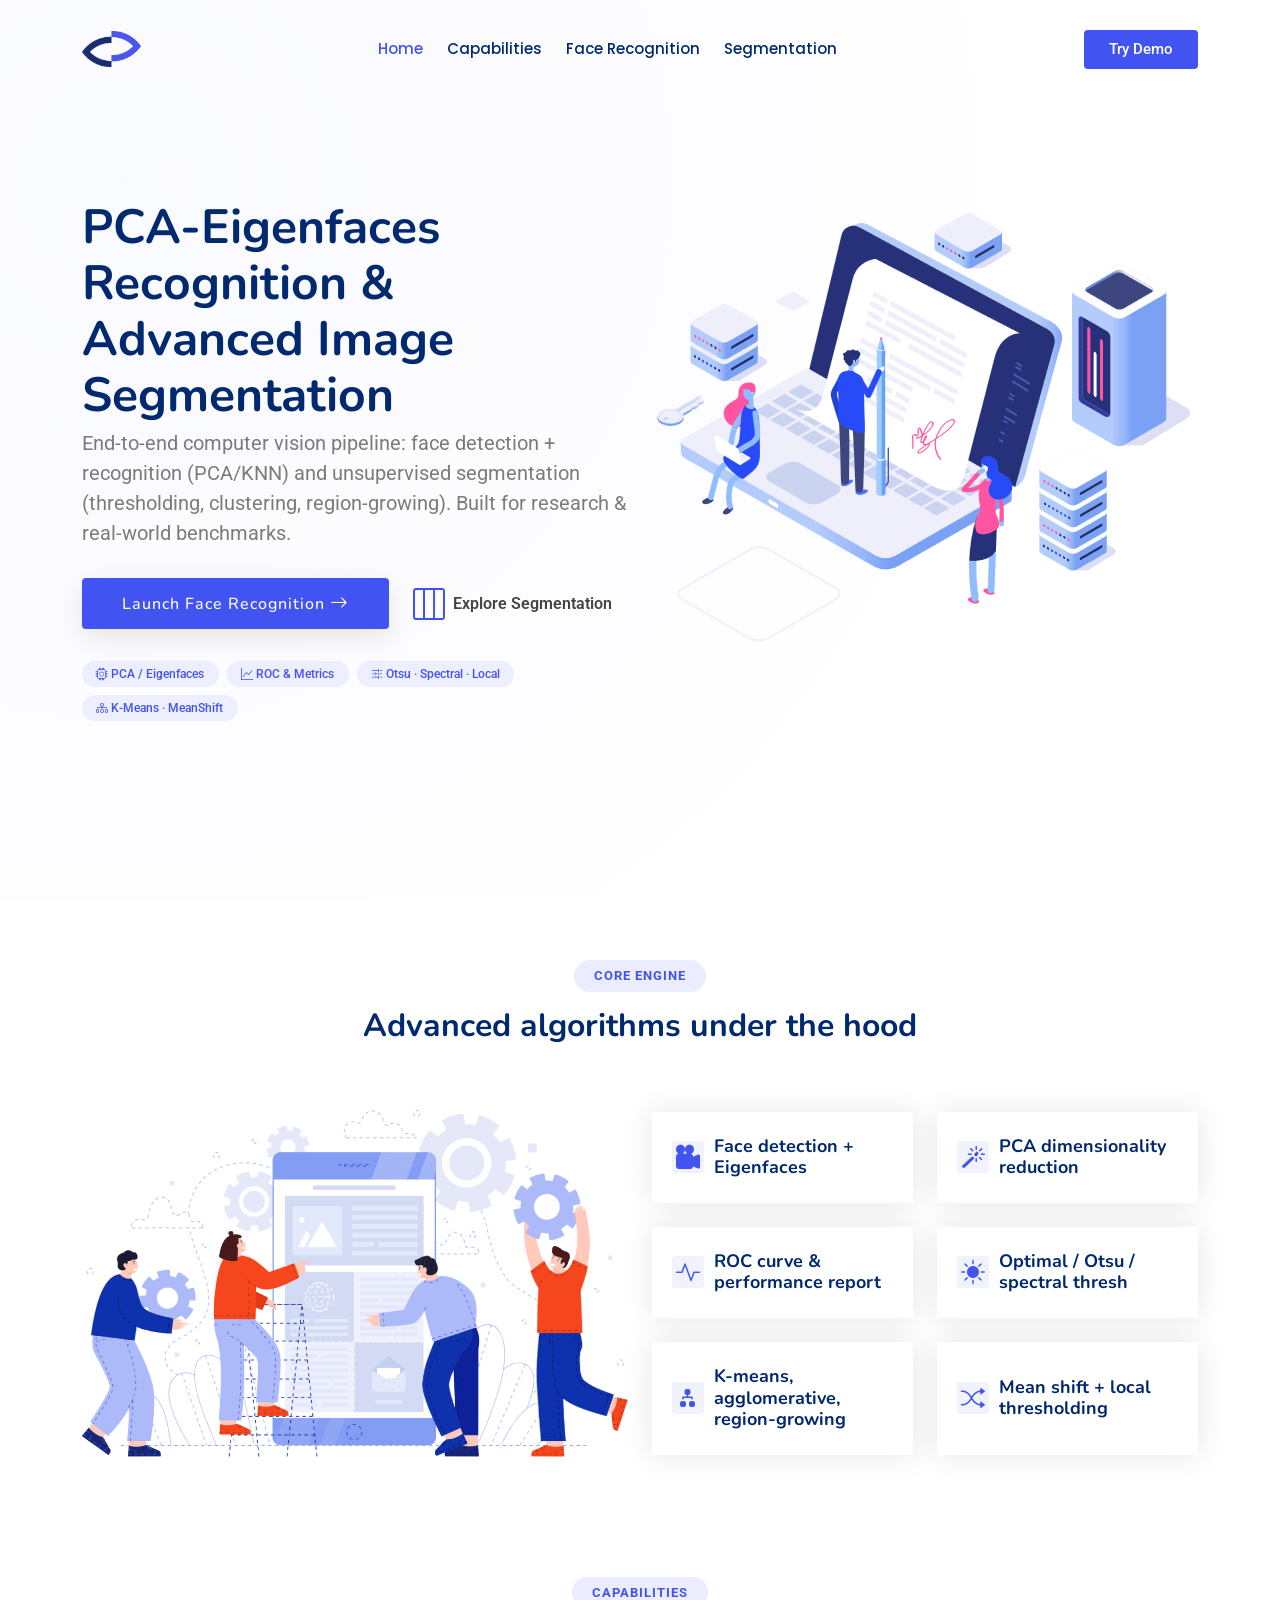
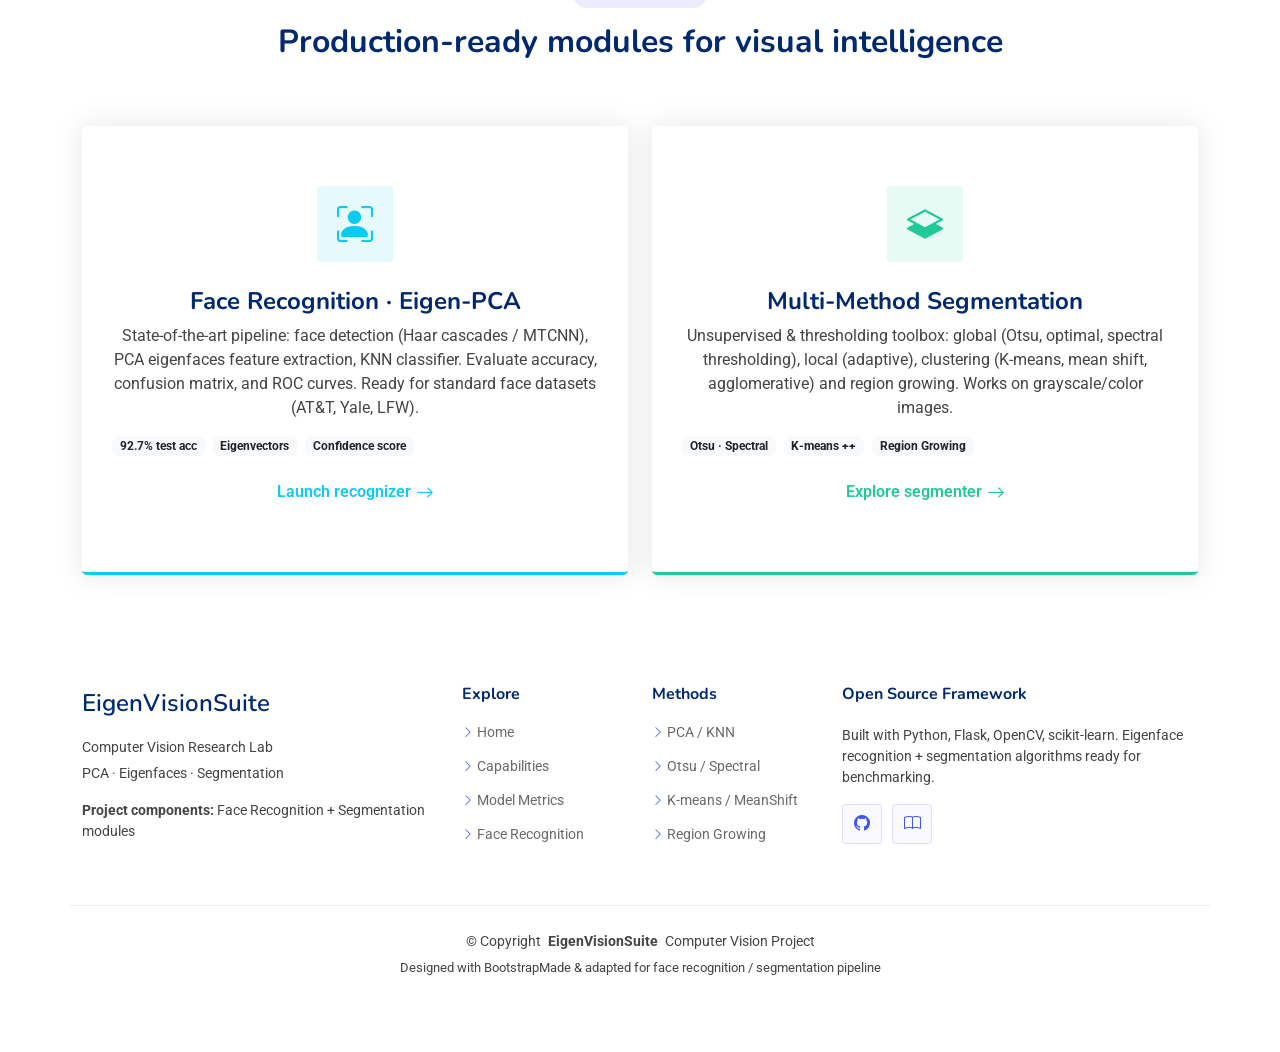
==== commit 8e5ff529: "add feature of face detection" ====
--- a/Frontend/index.html
+++ b/Frontend/index.html
@@ -43,7 +43,6 @@
         <ul>
           <li><a href="#hero" class="active">Home</a></li>
           <li><a href="#services">Capabilities</a></li>
-          <li><a href="#metrics">Model Metrics</a></li>
           <li><a href="/faceRecognition">Face Recognition</a></li>
           <li><a href="/segmentation">Segmentation</a></li>
         </ul>
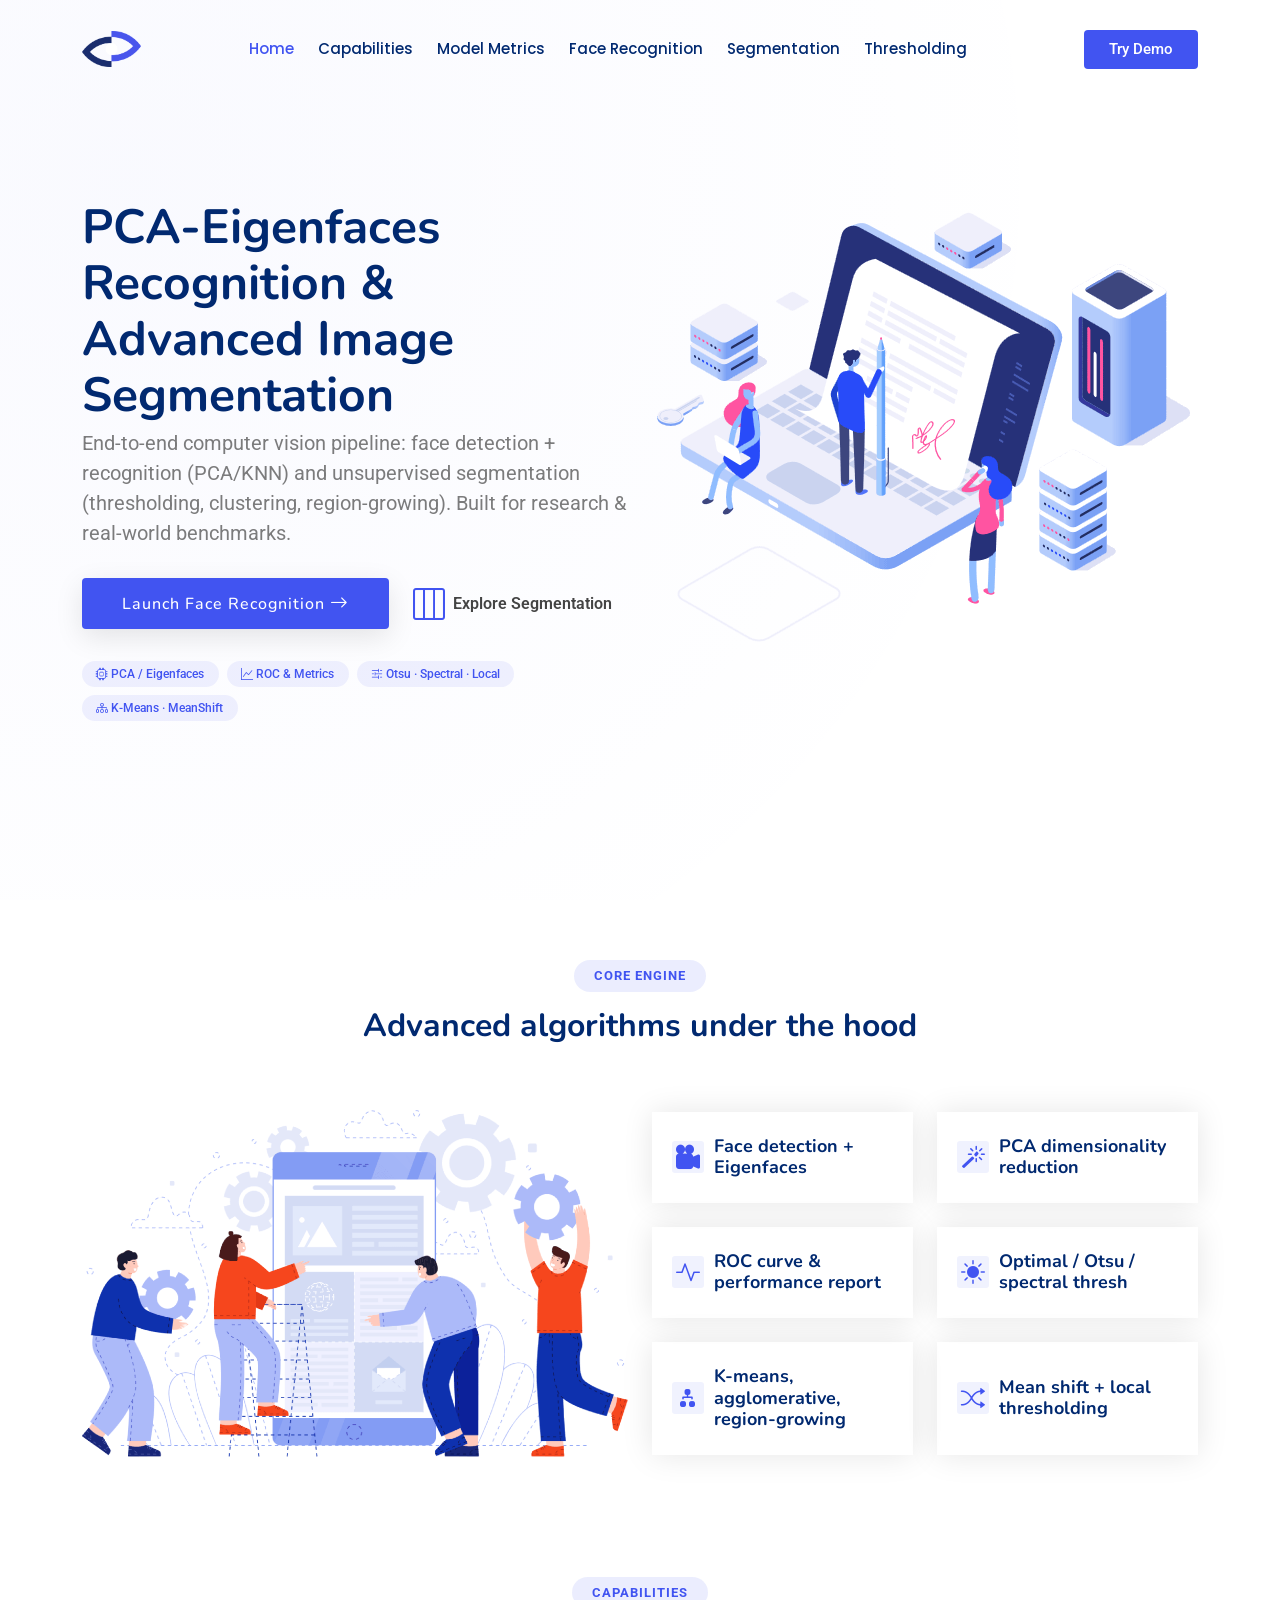
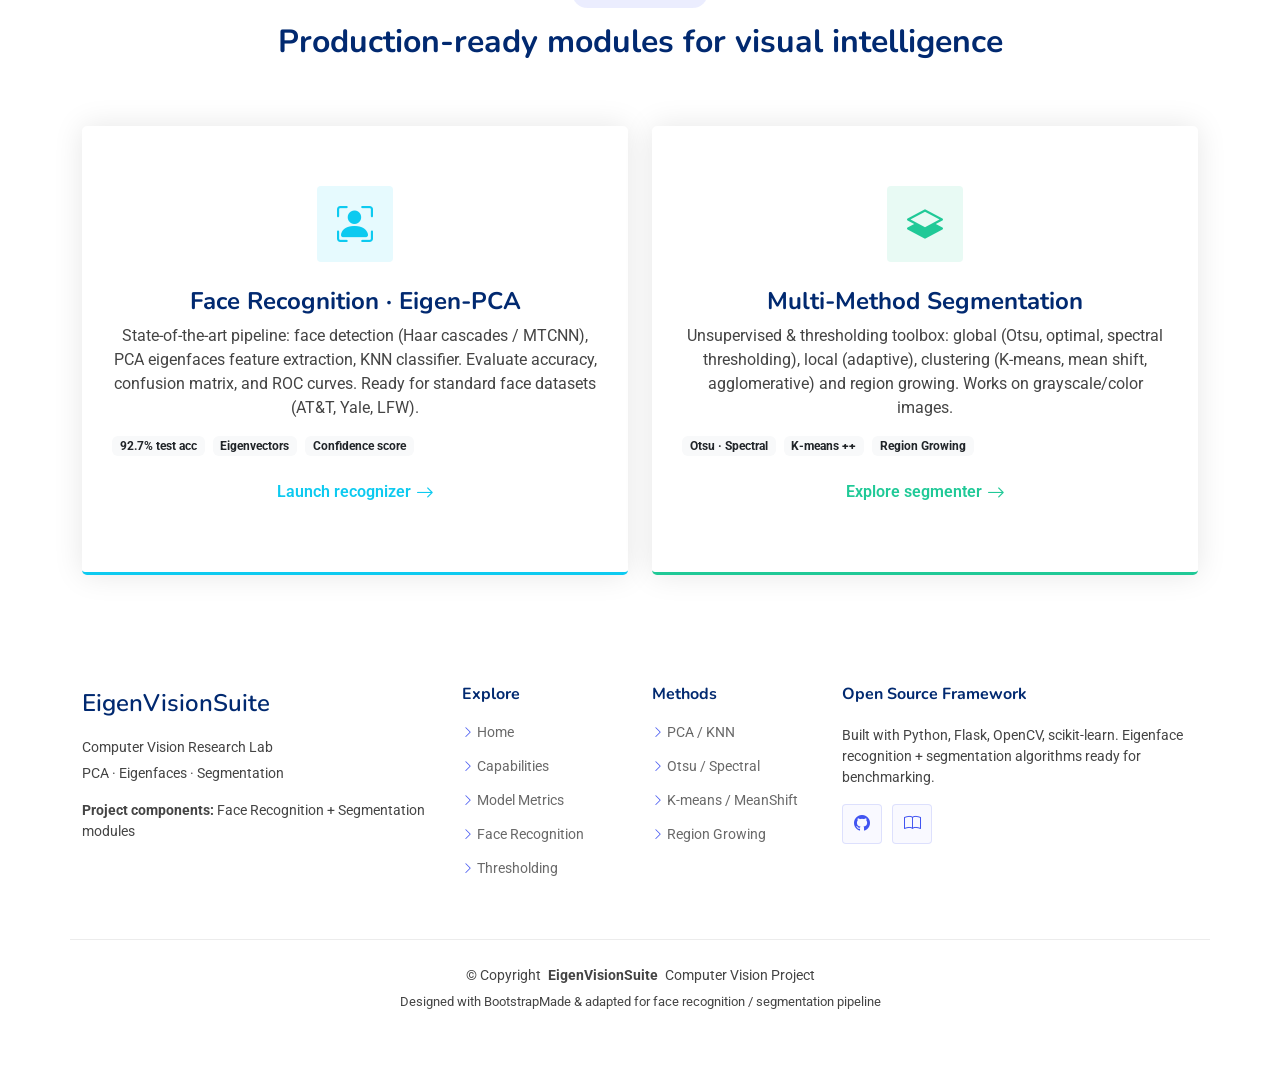
==== commit 773fe9d9: "Add Thresholding and mounting Co-authored-by: Copilot <copilot@github.com>" ====
--- a/Frontend/index.html
+++ b/Frontend/index.html
@@ -43,8 +43,10 @@
         <ul>
           <li><a href="#hero" class="active">Home</a></li>
           <li><a href="#services">Capabilities</a></li>
+          <li><a href="#metrics">Model Metrics</a></li>
           <li><a href="/faceRecognition">Face Recognition</a></li>
           <li><a href="/segmentation">Segmentation</a></li>
+          <li><a href="/thresholding">Thresholding</a></li>
         </ul>
         <i class="mobile-nav-toggle d-xl-none bi bi-list"></i>
       </nav>
@@ -201,6 +203,7 @@
             <li><i class="bi bi-chevron-right"></i> <a href="#services">Capabilities</a></li>
             <li><i class="bi bi-chevron-right"></i> <a href="#metrics">Model Metrics</a></li>
             <li><i class="bi bi-chevron-right"></i> <a href="/faceRecognition">Face Recognition</a></li>
+            <li><i class="bi bi-chevron-right"></i> <a href="/thresholding">Thresholding</a></li>
           </ul>
         </div>
         <div class="col-lg-2 col-md-3 footer-links">
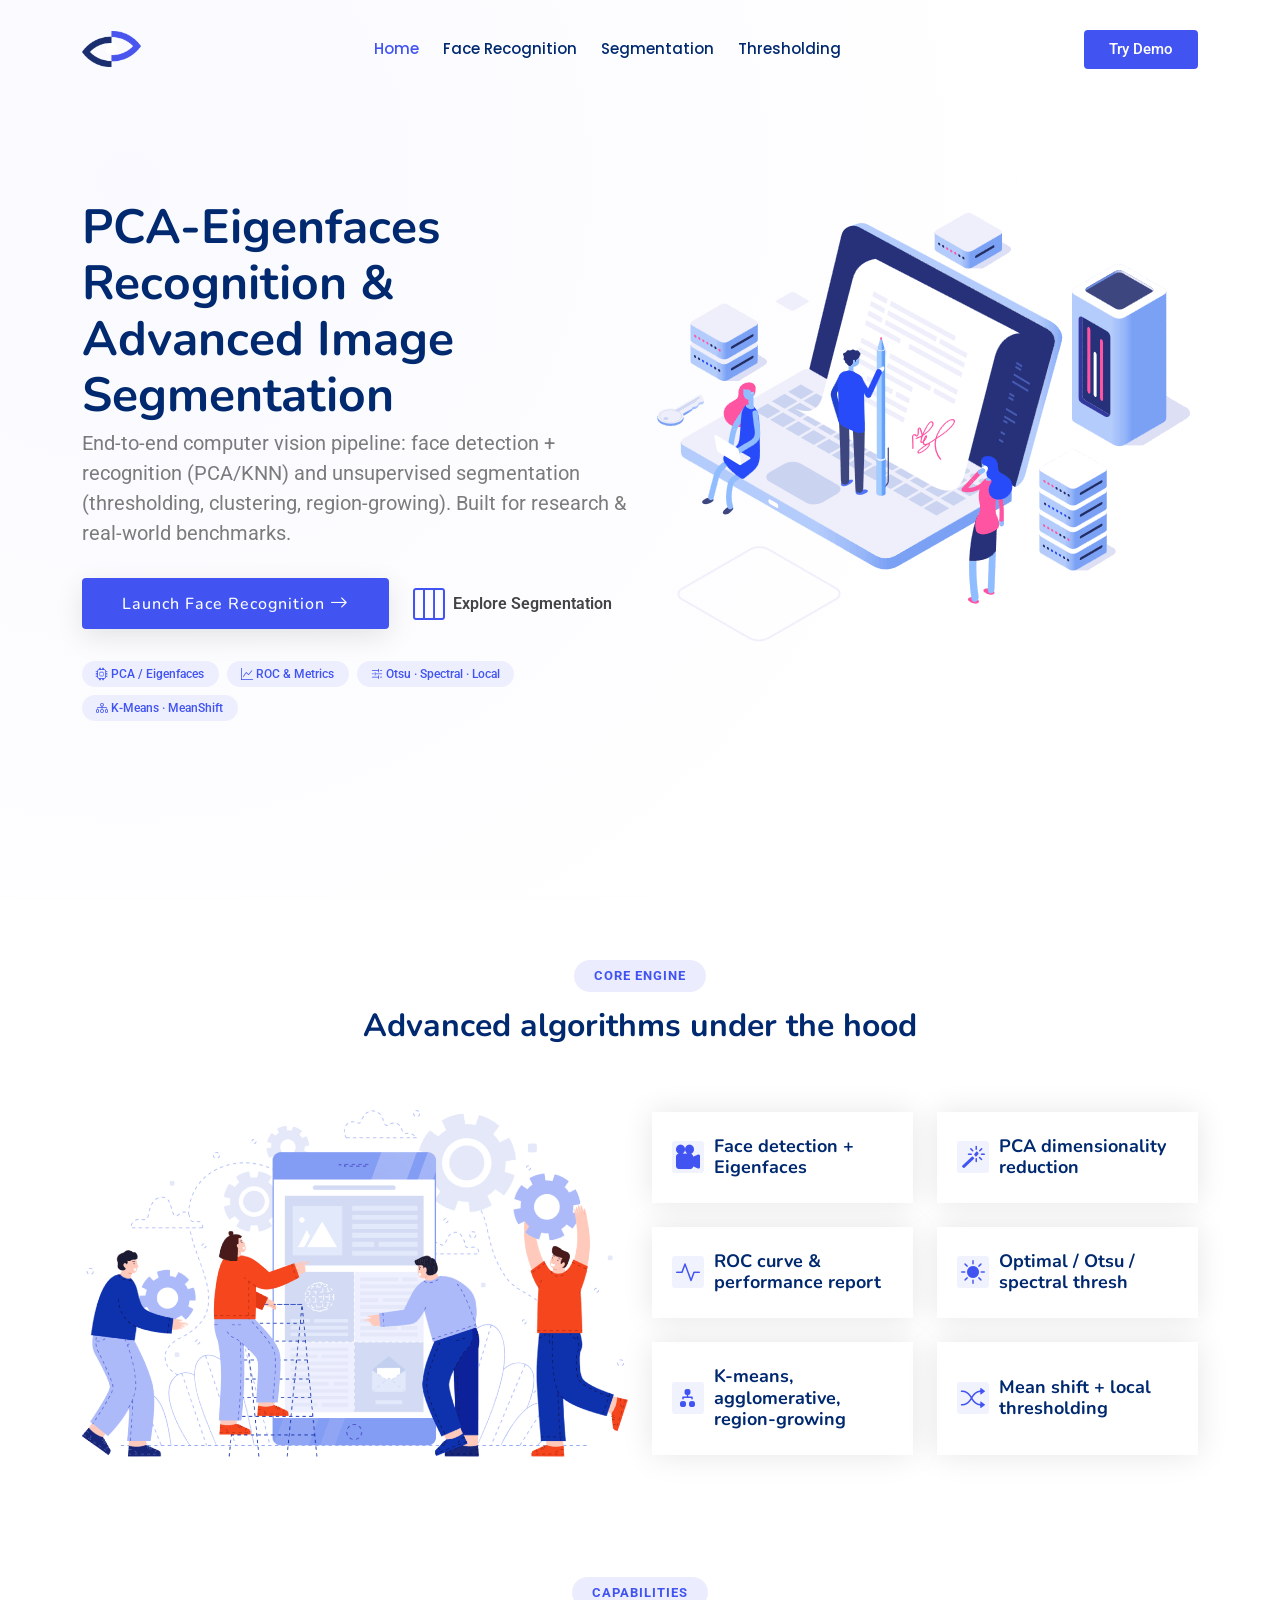
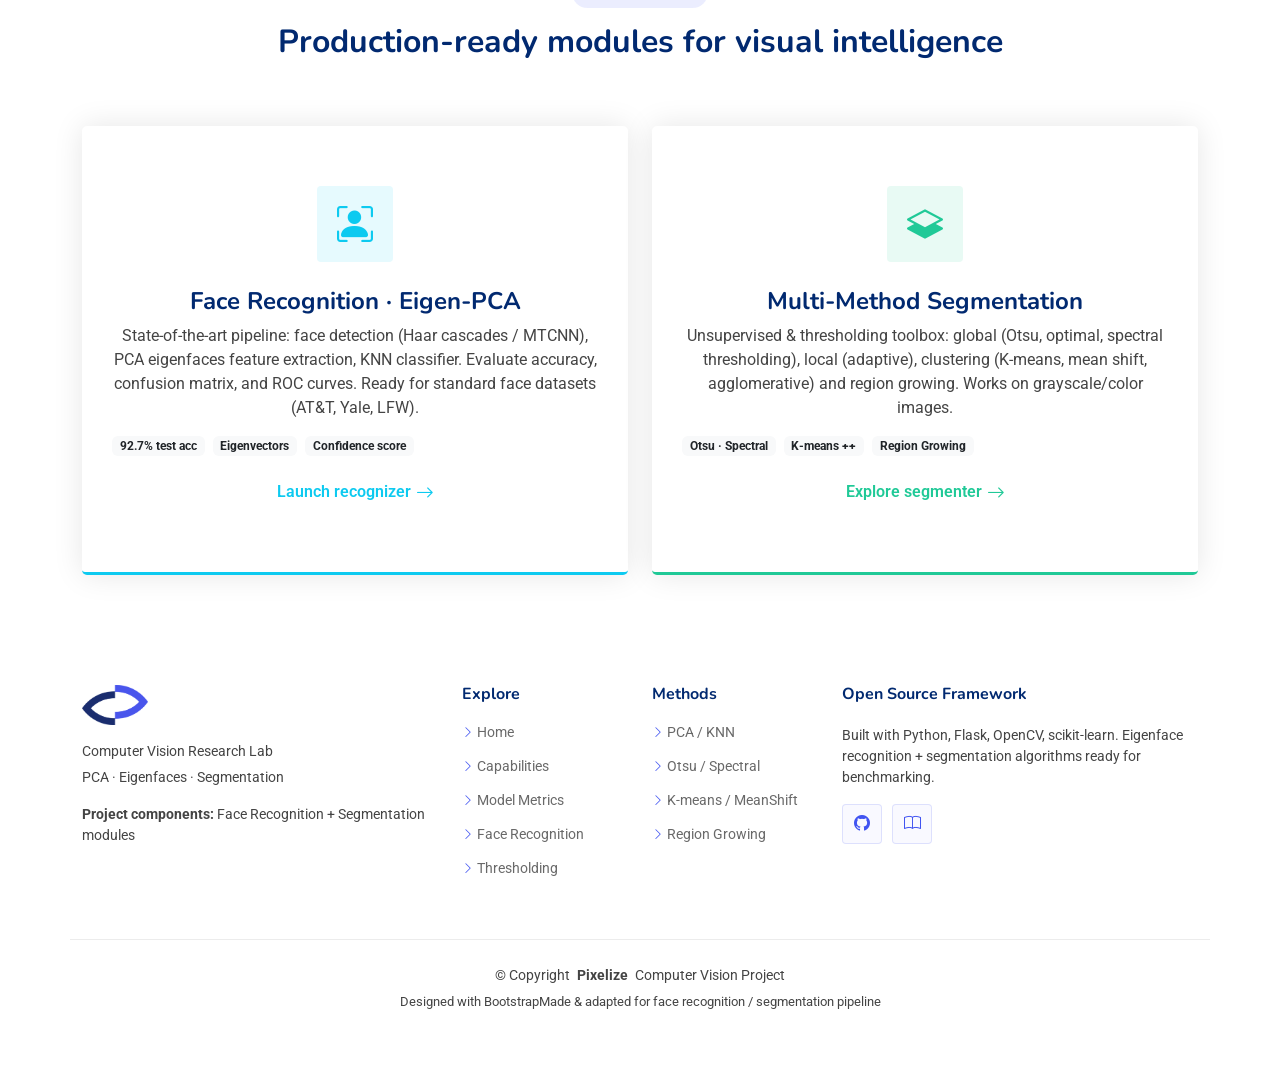
==== commit 9677768d: "the final touch" ====
--- a/Frontend/index.html
+++ b/Frontend/index.html
@@ -42,8 +42,6 @@
       <nav id="navmenu" class="navmenu mx-auto">
         <ul>
           <li><a href="#hero" class="active">Home</a></li>
-          <li><a href="#services">Capabilities</a></li>
-          <li><a href="#metrics">Model Metrics</a></li>
           <li><a href="/faceRecognition">Face Recognition</a></li>
           <li><a href="/segmentation">Segmentation</a></li>
           <li><a href="/thresholding">Thresholding</a></li>
@@ -187,15 +185,16 @@
     <div class="container footer-top">
       <div class="row gy-4">
         <div class="col-lg-4 col-md-6 footer-about">
-          <a href="index.html" class="d-flex align-items-center">
-            <span class="sitename">EigenVisionSuite</span>
-          </a>
-          <div class="footer-contact pt-3">
-            <p>Computer Vision Research Lab</p>
-            <p>PCA · Eigenfaces · Segmentation</p>
-            <p class="mt-3"><strong>Project components:</strong> Face Recognition + Segmentation modules</p>
-          </div>
-        </div>
+  <a href="index.html" class="d-flex align-items-center">
+    <img src="assets\img\Logo-Cv-04.png" alt="EigenVisionSuite Logo" class="logo-img">
+  </a>
+
+  <div class="footer-contact pt-3">
+    <p>Computer Vision Research Lab</p>
+    <p>PCA · Eigenfaces · Segmentation</p>
+    <p class="mt-3"><strong>Project components:</strong> Face Recognition + Segmentation modules</p>
+  </div>
+</div>
         <div class="col-lg-2 col-md-3 footer-links">
           <h4>Explore</h4>
           <ul>
@@ -226,7 +225,7 @@
       </div>
     </div>
     <div class="container copyright text-center mt-4">
-      <p>© <span>Copyright</span> <strong class="px-1 sitename">EigenVisionSuite</strong> <span>Computer Vision Project</span></p>
+      <p>© <span>Copyright</span> <strong class="px-1 sitename">Pixelize</strong> <span>Computer Vision Project</span></p>
       <div class="credits">
         Designed with BootstrapMade & adapted for face recognition / segmentation pipeline
       </div>
--- a/Frontend/assets/css/main.css
+++ b/Frontend/assets/css/main.css
@@ -2935,4 +2935,10 @@
     }
     .metrics-content {
       animation: fadeSlideUp 0.4s ease-out;
-    }+    }
+
+    .logo-img {
+    height: 40px;       /* control size */
+    width: auto;
+    object-fit: contain;
+}
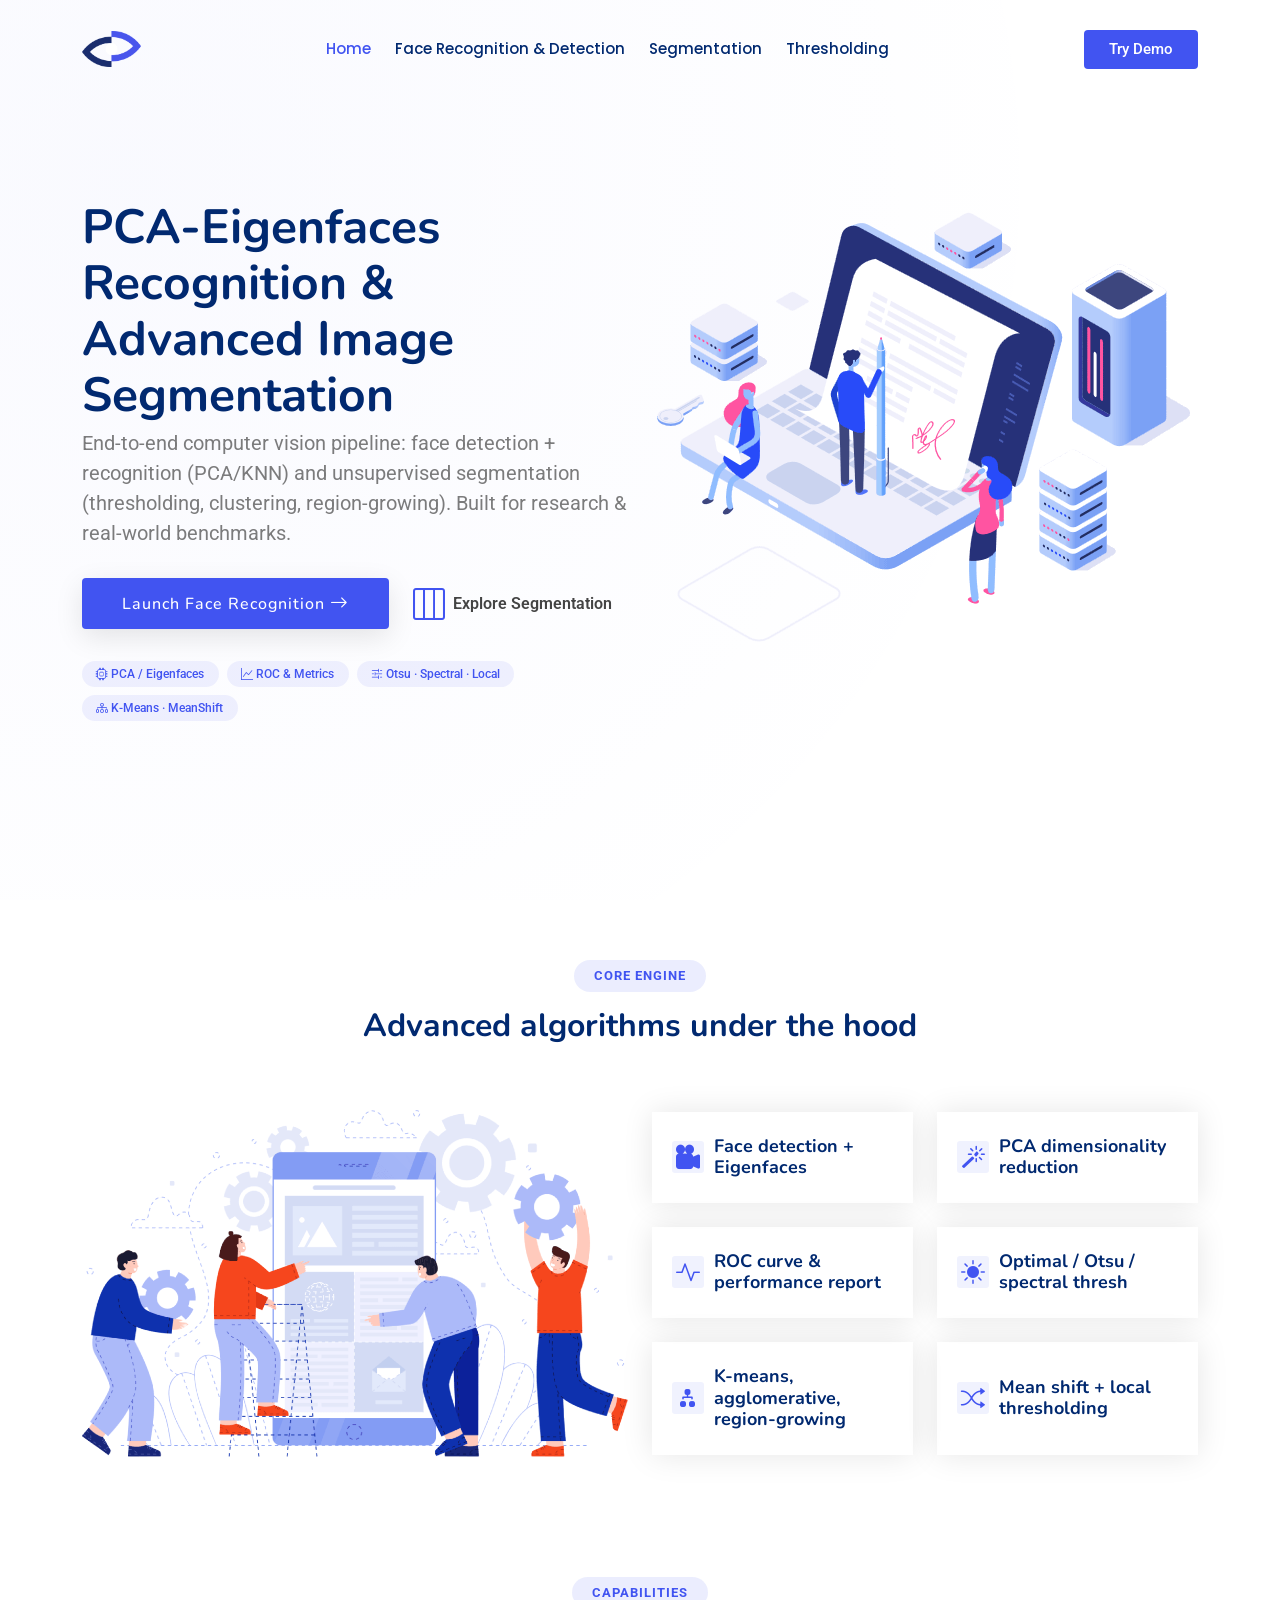
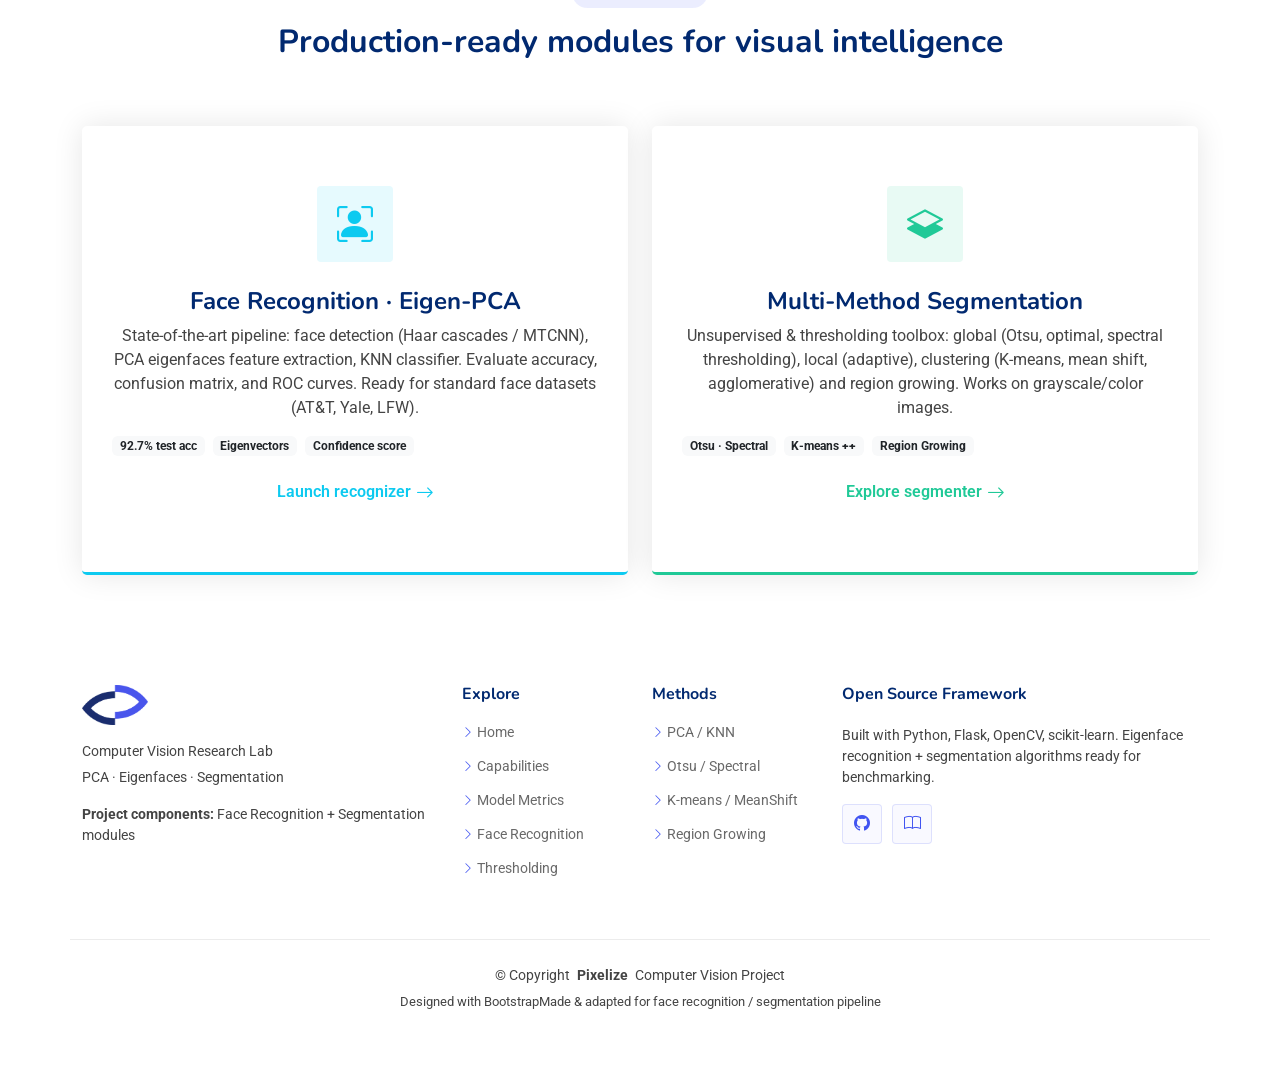
==== commit 5217fb21: "update segmentation page" ====
--- a/Frontend/index.html
+++ b/Frontend/index.html
@@ -9,7 +9,7 @@
   <meta name="keywords" content="face recognition, segmentation, PCA, Otsu, K-means, eigenfaces, computer vision">
 
   <!-- Favicons -->
-  <link href="assets/img/favicon.png" rel="icon">
+  <link href="assets/img/Logo-Cv-04.png" rel="icon">
   <link href="assets/img/apple-touch-icon.png" rel="apple-touch-icon">
 
   <!-- Fonts -->
@@ -42,7 +42,7 @@
       <nav id="navmenu" class="navmenu mx-auto">
         <ul>
           <li><a href="#hero" class="active">Home</a></li>
-          <li><a href="/faceRecognition">Face Recognition</a></li>
+          <li><a href="/faceRecognition">Face Recognition & Detection</a></li>
           <li><a href="/segmentation">Segmentation</a></li>
           <li><a href="/thresholding">Thresholding</a></li>
         </ul>
